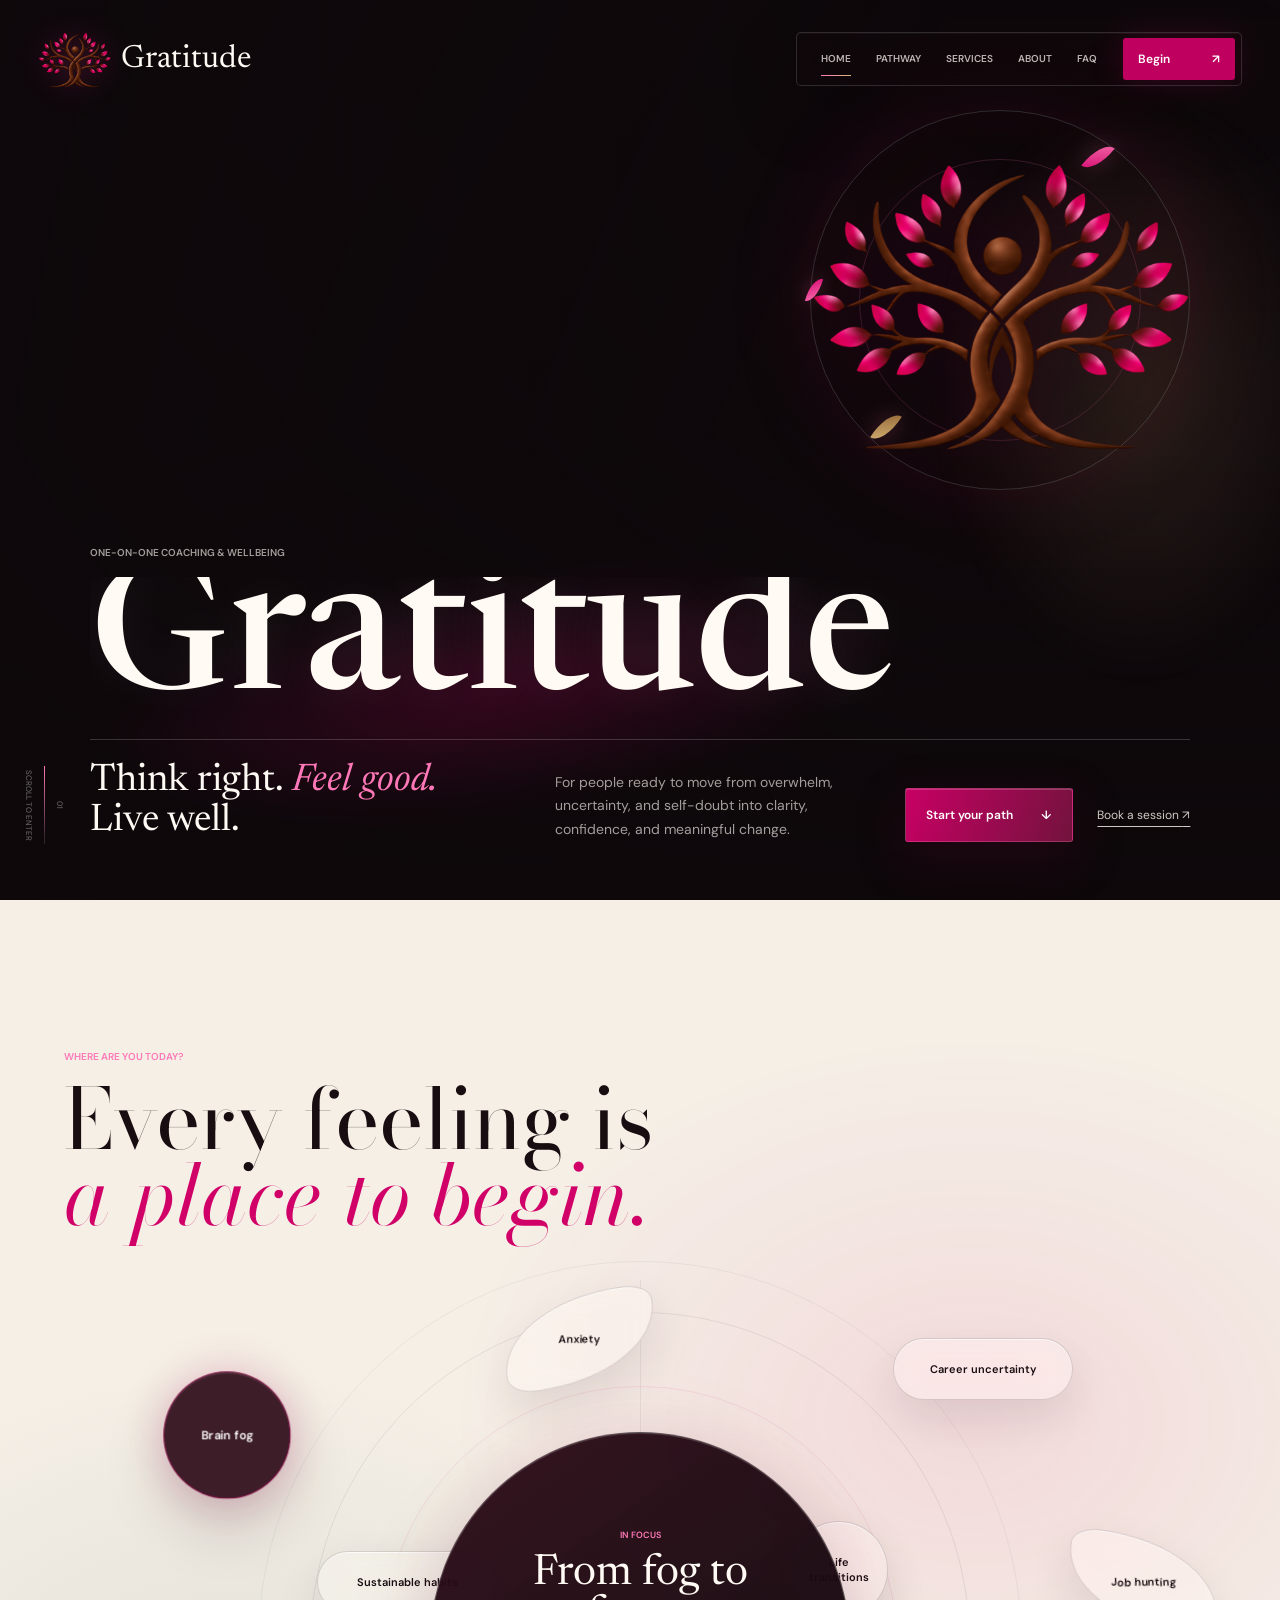
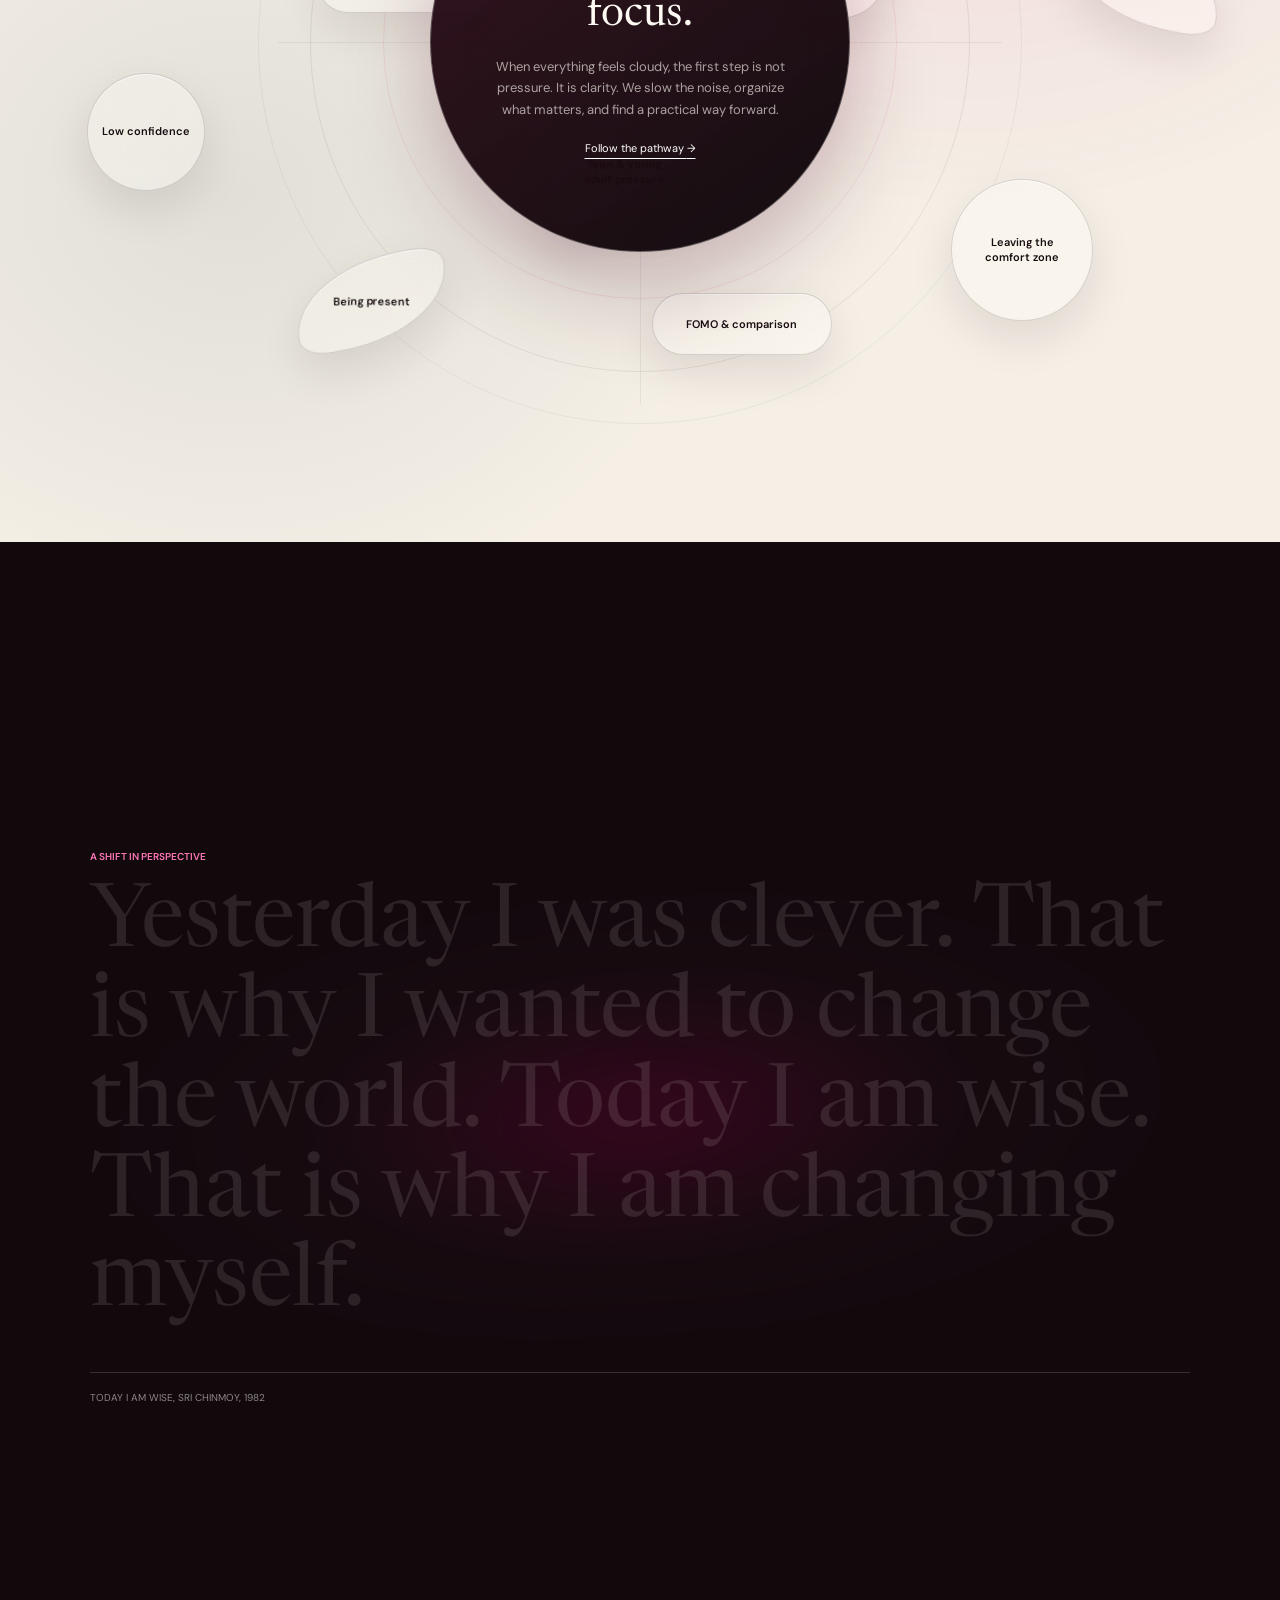
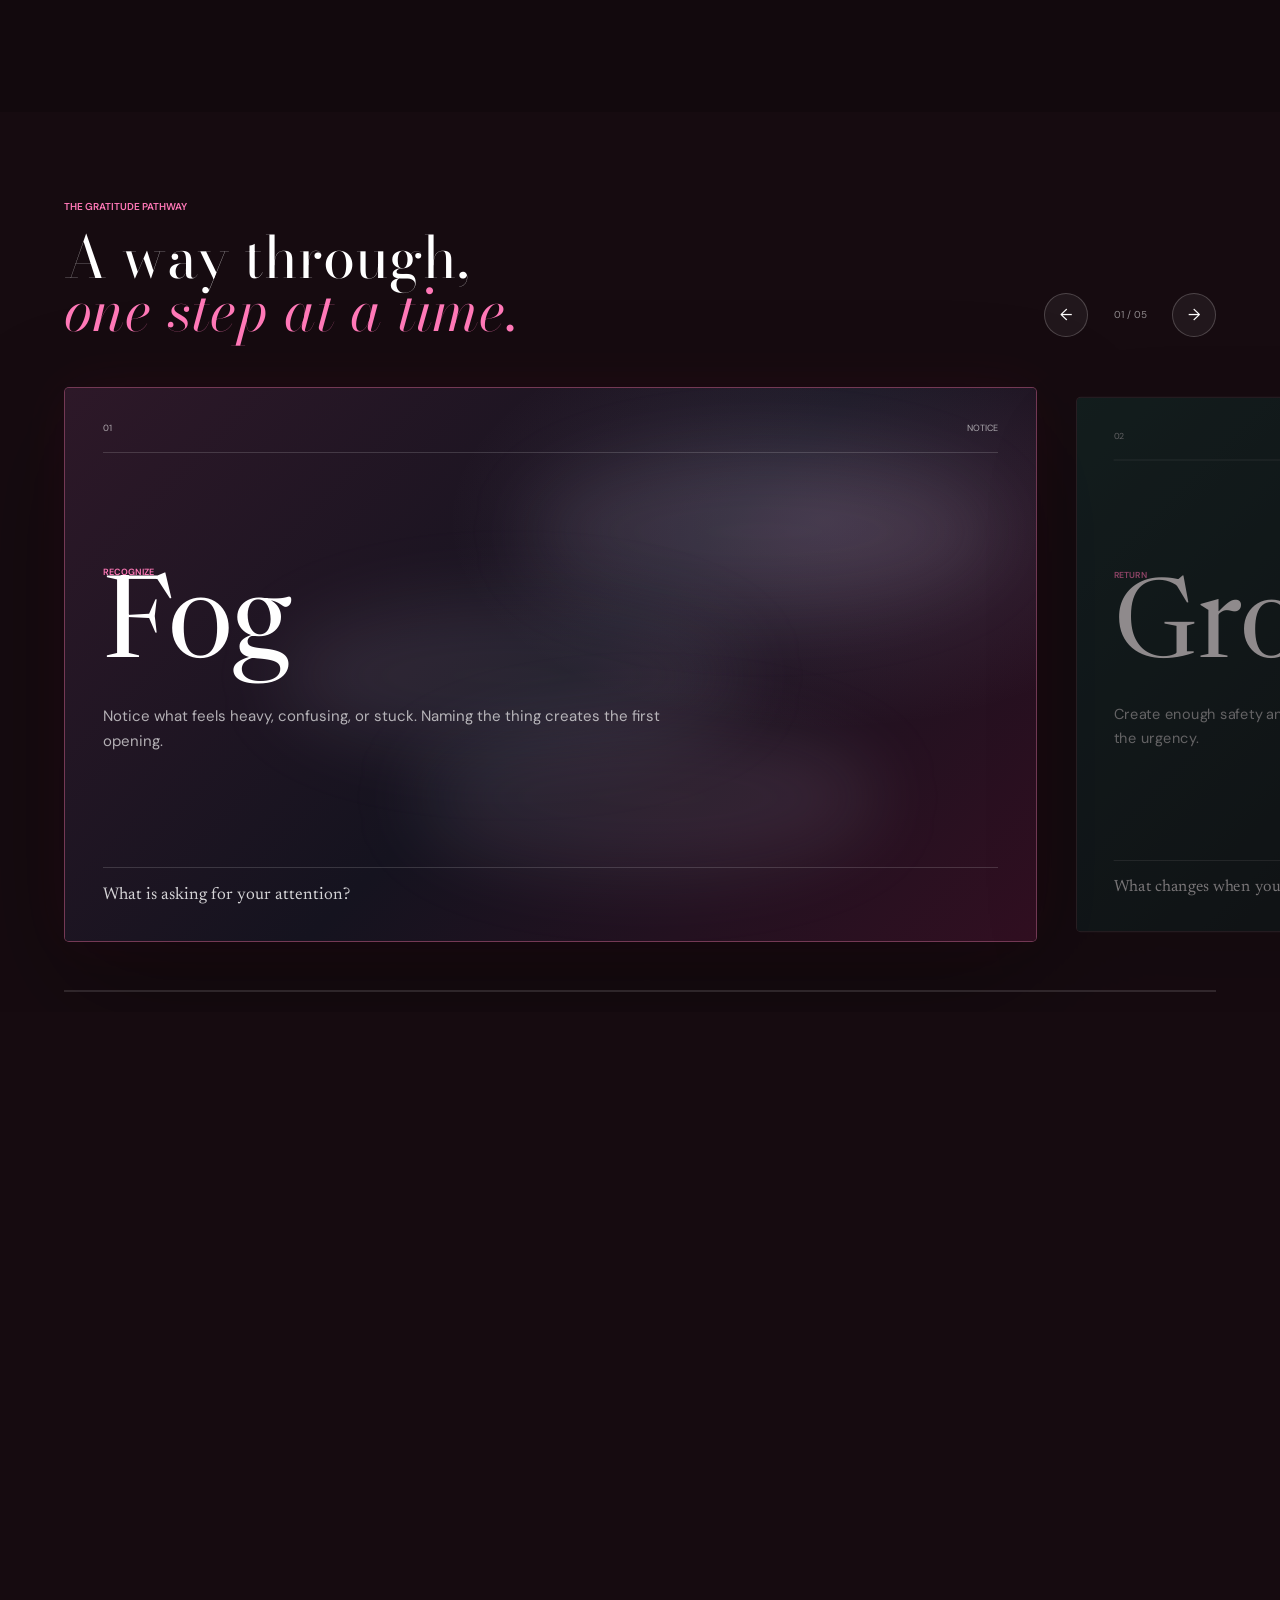
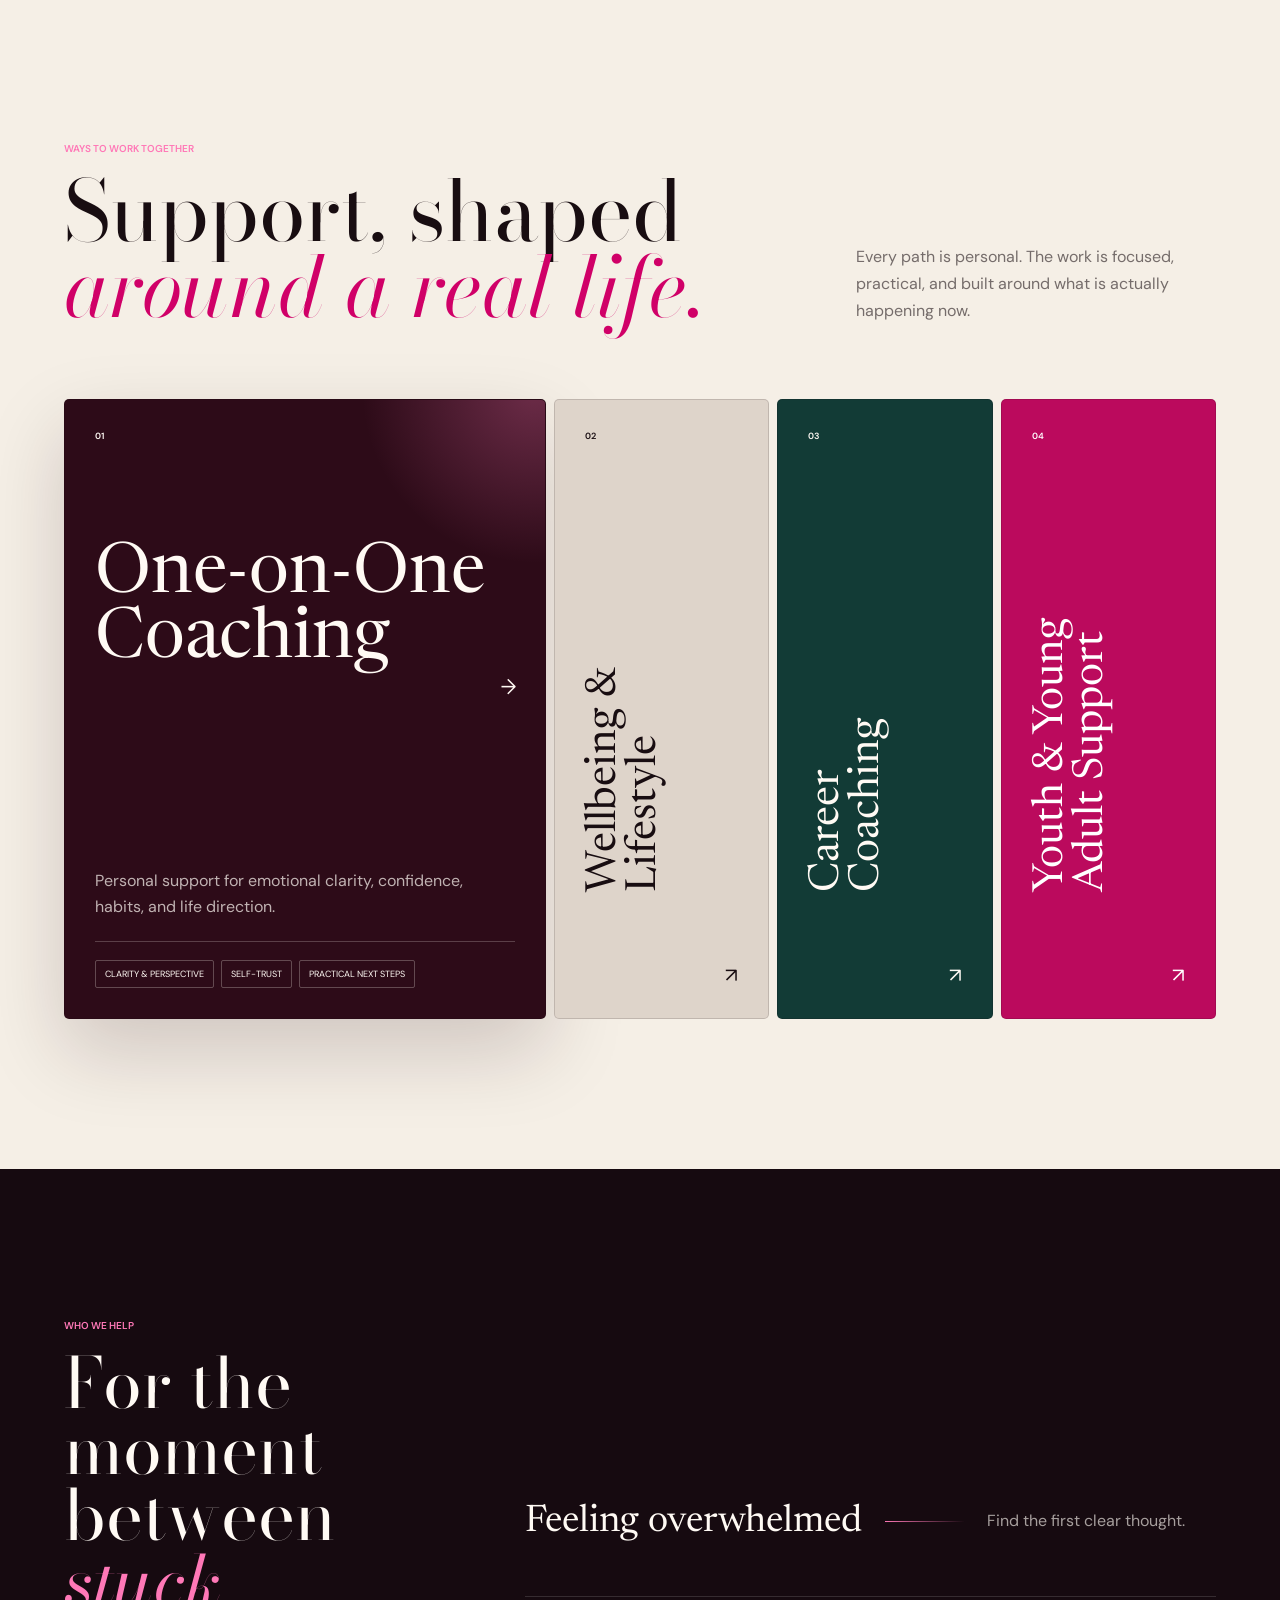
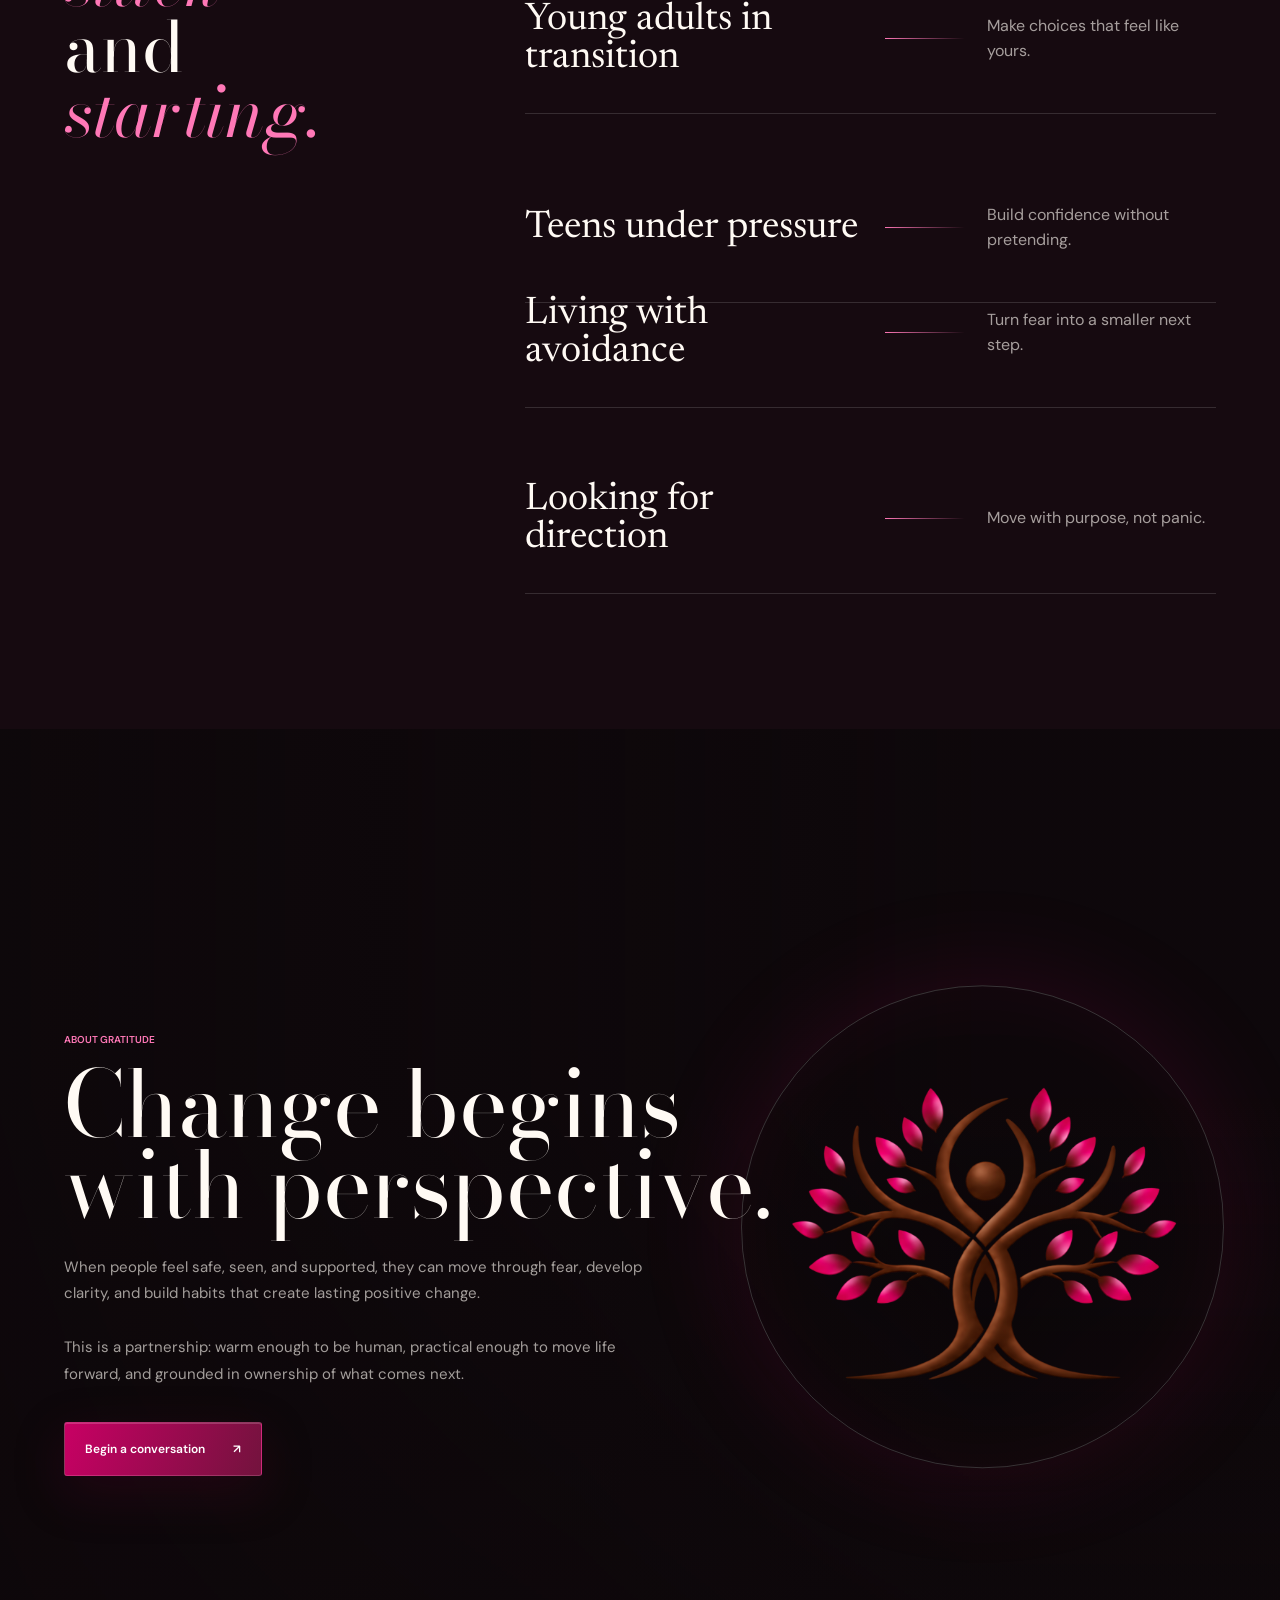
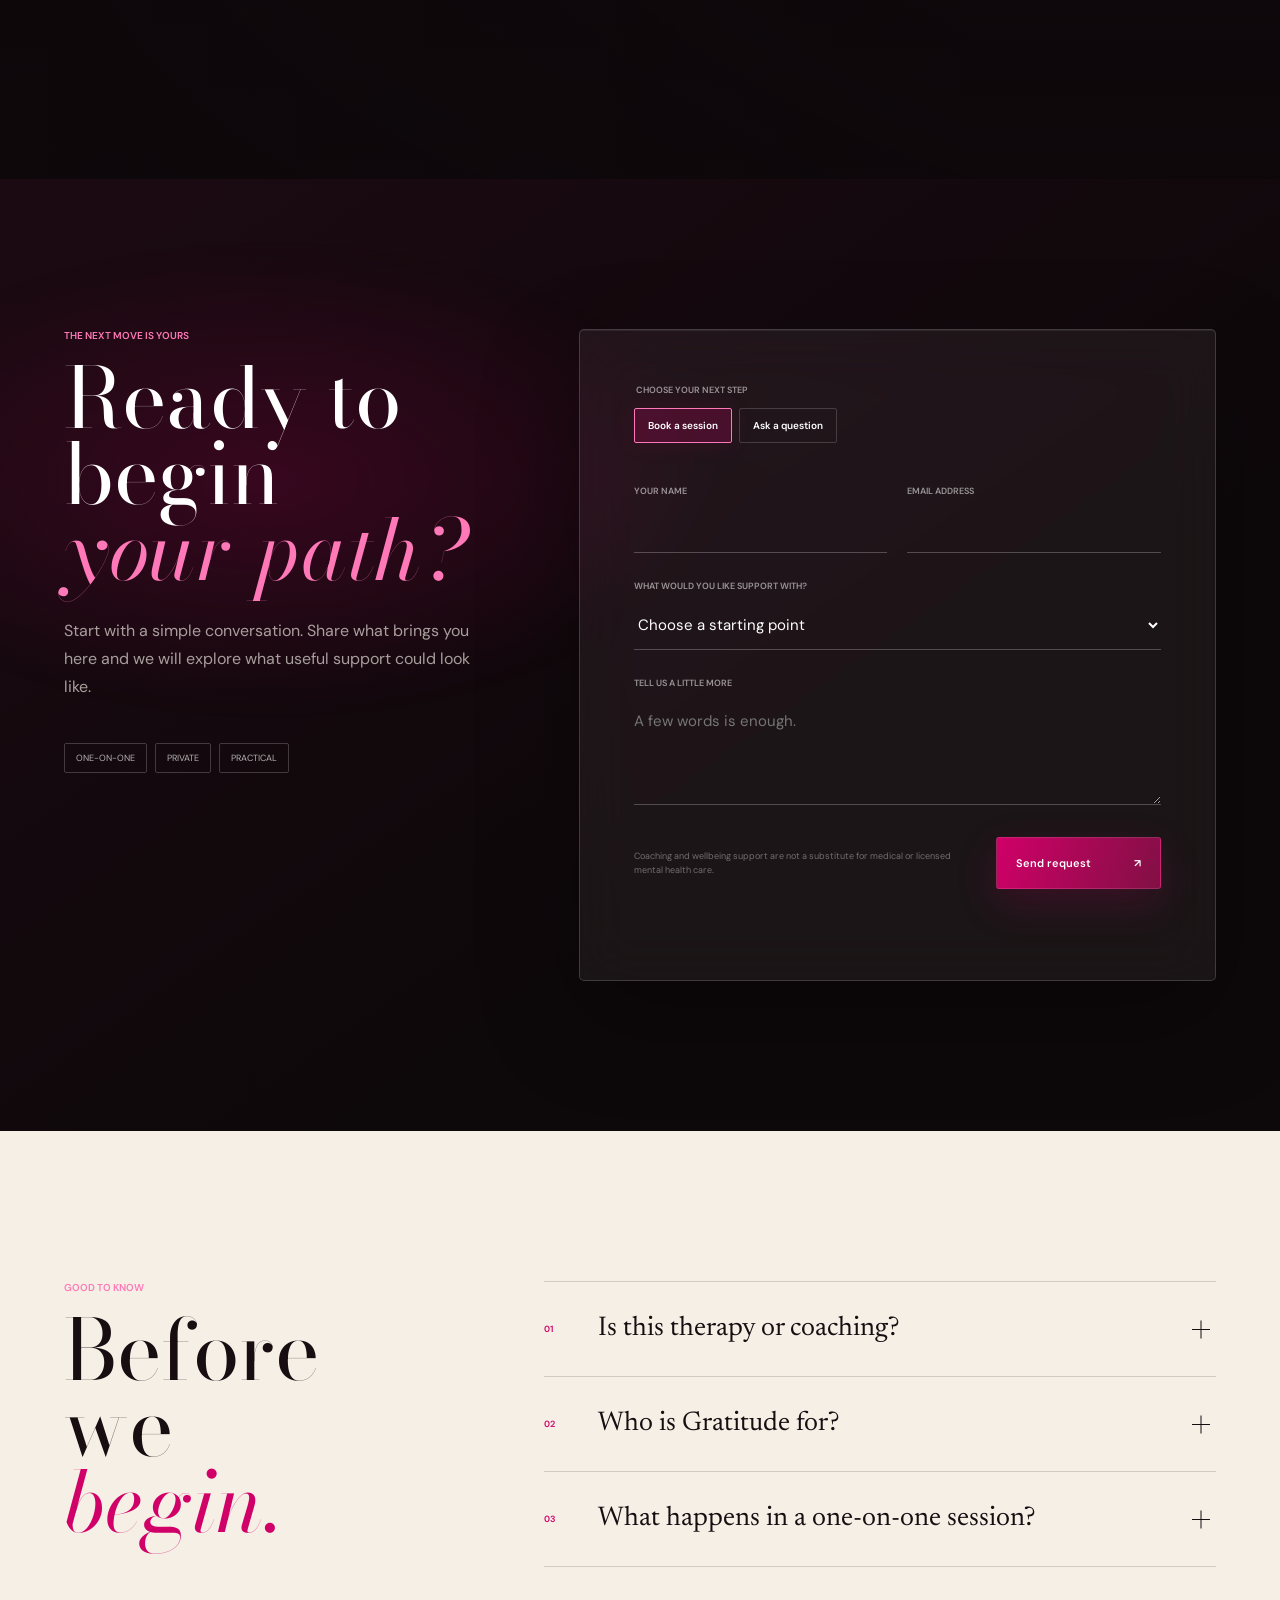
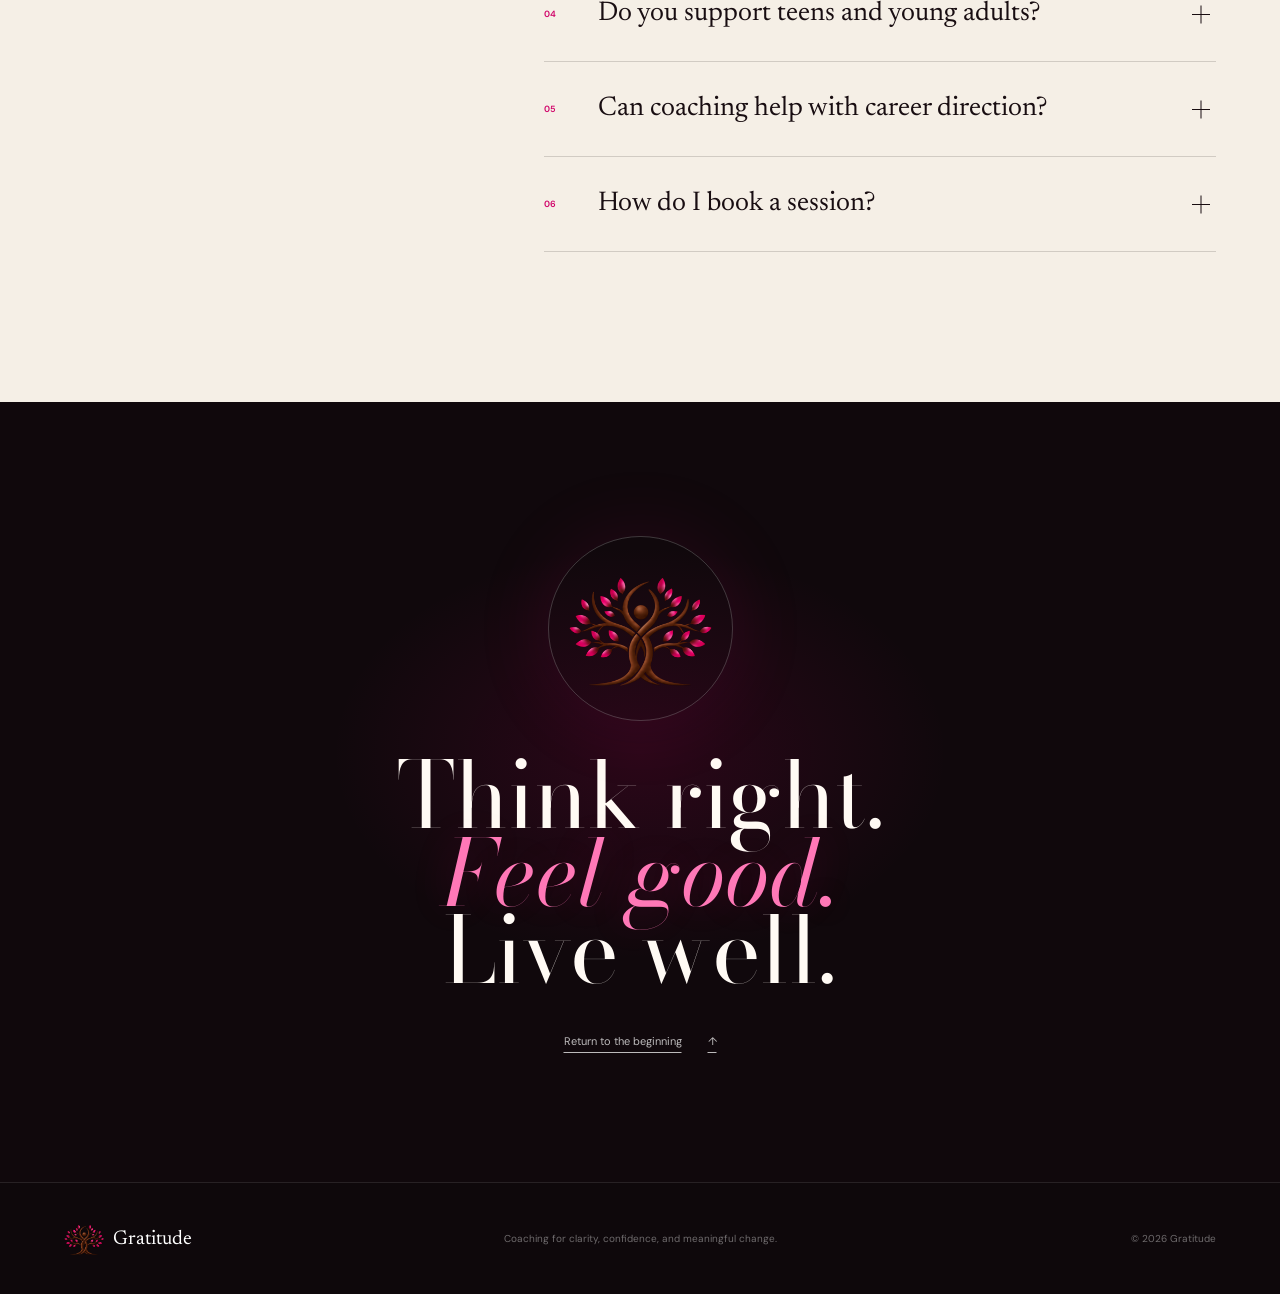
==== index.html @ 2bcc5995 "Initial commit" ====
<!doctype html>
<html lang="en">
  <head>
    <meta charset="UTF-8">
    <meta name="viewport" content="width=device-width, initial-scale=1">
    <meta name="theme-color" content="#10090c">
    <meta name="description" content="Gratitude offers one-on-one coaching and wellbeing support for clarity, confidence, and meaningful change.">
    <meta property="og:title" content="Gratitude | Think right. Feel good. Live well.">
    <meta property="og:description" content="A guided path from overwhelm and uncertainty toward clarity, confidence, and meaningful change.">
    <meta property="og:type" content="website">
    <title>Gratitude | Think right. Feel good. Live well.</title>
    <link rel="icon" href="assets/images/logo.png" type="image/png">
    <link rel="preconnect" href="https://fonts.googleapis.com">
    <link rel="preconnect" href="https://fonts.gstatic.com" crossorigin>
    <link href="https://fonts.googleapis.com/css2?family=Bodoni+Moda:opsz,wght@6..96,400;6..96,500&amp;family=DM+Sans:wght@400;500;600&amp;family=Newsreader:opsz,wght@6..72,400;6..72,500&amp;display=swap" rel="stylesheet">
    <link rel="stylesheet" href="styles.css">
    <script src="script.js" defer></script>
  </head>
  <body>
    <a class="skip-link" href="#main-content">Skip to content</a>
    <div class="cursor-light" aria-hidden="true"></div>
    <div class="page-noise" aria-hidden="true"></div>

    <header class="site-header" data-header>
      <a class="brand" href="#top" aria-label="Gratitude home">
        <img src="assets/images/logo.png" alt="">
        <span>Gratitude</span>
      </a>
      <div class="nav-glass">
        <nav aria-label="Main navigation">
          <a href="#top">Home</a><a href="#pathway">Pathway</a><a href="#services">Services</a><a href="#about">About</a><a href="#faq">FAQ</a>
        </nav>
        <a class="nav-book magnetic" href="#book"><span>Begin</span><span aria-hidden="true">&#8599;</span></a>
        <button class="menu-button" type="button" aria-label="Open menu" aria-expanded="false"><span></span><span></span></button>
      </div>
    </header>

    <main id="main-content">
      <section class="hero" id="top" aria-labelledby="hero-title">
        <div class="hero-media" aria-hidden="true" data-parallax="0.14"><video class="hero-video" src="assets/video/hero-a.mp4" autoplay loop muted playsinline preload="auto" disablepictureinpicture></video></div>
        <div class="hero-film" aria-hidden="true"></div>
        <div class="hero-light hero-light-one" aria-hidden="true" data-parallax="-0.08"></div>
        <div class="hero-light hero-light-two" aria-hidden="true" data-parallax="0.05"></div>
        <div class="hero-emblem" aria-hidden="true" data-parallax="-0.11">
          <span class="emblem-ring ring-one"></span><span class="emblem-ring ring-two"></span><img src="assets/images/LargeHeroLogo.png" alt="">
          <i class="emblem-leaf leaf-one"></i><i class="emblem-leaf leaf-two"></i><i class="emblem-leaf leaf-three"></i>
        </div>
        <div class="hero-copy">
          <p class="hero-kicker reveal">One-on-one coaching &amp; wellbeing</p>
          <h1 class="hero-title" id="hero-title"><span class="line"><span>Gratitude</span></span></h1>
          <div class="hero-lower reveal">
            <p class="hero-tagline">Think right. <em>Feel good.</em> Live well.</p>
            <p class="hero-intro">For people ready to move from overwhelm, uncertainty, and self-doubt into clarity, confidence, and meaningful change.</p>
            <div class="hero-actions">
              <a class="liquid-button magnetic" href="#facing"><span>Start your path</span><span aria-hidden="true">&#8595;</span></a>
              <a class="text-link" href="#book">Book a session <span aria-hidden="true">&#8599;</span></a>
            </div>
          </div>
        </div>
        <div class="hero-rail" aria-hidden="true"><span>01</span><i></i><span>Scroll to enter</span></div>
      </section>

      <section class="facing" id="facing" aria-labelledby="facing-title">
        <div class="ambient-field" aria-hidden="true"></div>
        <header class="facing-heading reveal"><p class="eyebrow">Where are you today?</p><h2 id="facing-title">Every feeling is<br><em>a place to begin.</em></h2></header>
        <div class="concern-constellation reveal" data-concern-explorer>
          <div class="constellation-rings" aria-hidden="true"><span></span><span></span><span></span></div>
          <article class="concern-core" aria-live="polite">
            <p>In focus</p><h3 data-concern-title>From fog to focus.</h3>
            <p data-concern-message>When everything feels cloudy, the first step is not pressure. It is clarity. We slow the noise, organize what matters, and find a practical way forward.</p>
            <a href="#pathway">Follow the pathway <span aria-hidden="true">&#8594;</span></a>
          </article>
          <div class="concern-cloud">
          <button class="concern-node node-orb is-active" style="--x: 9%; --y: 15%; --delay: -2s" type="button" data-concern="brain-fog" aria-pressed="true"><span>Brain fog</span></button>
          <button class="concern-node node-leaf" style="--x: 38%; --y: 4%; --delay: -5s" type="button" data-concern="anxiety" aria-pressed="false"><span>Anxiety</span></button>
          <button class="concern-node node-pill" style="--x: 72%; --y: 10%; --delay: -1s" type="button" data-concern="career-uncertainty" aria-pressed="false"><span>Career uncertainty</span></button>
          <button class="concern-node node-leaf node-leaf-flip" style="--x: 87%; --y: 36%; --delay: -4s" type="button" data-concern="job-hunting" aria-pressed="false"><span>Job hunting</span></button>
          <button class="concern-node node-orb node-large" style="--x: 77%; --y: 68%; --delay: -7s" type="button" data-concern="comfort-zone" aria-pressed="false"><span>Leaving the<br>comfort zone</span></button>
          <button class="concern-node node-pill" style="--x: 51%; --y: 83%; --delay: -3s" type="button" data-concern="fomo" aria-pressed="false"><span>FOMO &amp; comparison</span></button>
          <button class="concern-node node-leaf" style="--x: 20%; --y: 78%; --delay: -6s" type="button" data-concern="presence" aria-pressed="false"><span>Being present</span></button>
          <button class="concern-node node-orb" style="--x: 2%; --y: 54%; --delay: -1.5s" type="button" data-concern="confidence" aria-pressed="false"><span>Low confidence</span></button>
          <button class="concern-node node-pill node-small" style="--x: 22%; --y: 38%; --delay: -8s" type="button" data-concern="habits" aria-pressed="false"><span>Sustainable habits</span></button>
          <button class="concern-node node-orb node-small" style="--x: 63%; --y: 34%; --delay: -2.5s" type="button" data-concern="transitions" aria-pressed="false"><span>Life transitions</span></button>
          <button class="concern-node node-leaf node-wide" style="--x: 41%; --y: 61%; --delay: -4.5s" type="button" data-concern="young-pressure" aria-pressed="false"><span>Teen &amp; young<br>adult pressure</span></button>
          </div>
        </div>
      </section>

      <section class="quote-stage" aria-labelledby="quote-title">
        <div class="quote-light" aria-hidden="true" data-parallax="0.08"></div>
        <p class="eyebrow reveal">A shift in perspective</p>
        <blockquote><p class="scrub-quote" id="quote-title" data-scrub-text>Yesterday I was clever. That is why I wanted to change the world. Today I am wise. That is why I am changing myself.</p><cite>Today I Am Wise, Sri Chinmoy, 1982</cite></blockquote>
      </section>

      <section class="pathway sticky-stage" id="pathway" aria-labelledby="pathway-title">
        <div class="sticky-viewport">
          <header class="pathway-heading">
            <div><p class="eyebrow">The Gratitude Pathway</p><h2 id="pathway-title">A way through,<br><em>one step at a time.</em></h2></div>
            <div class="carousel-controls"><button type="button" data-path-prev aria-label="Previous pathway stage">&#8592;</button><span data-path-count>01 / 05</span><button type="button" data-path-next aria-label="Next pathway stage">&#8594;</button></div>
          </header>
          <div class="path-horizontal-track">
            <article class="path-card path-fog is-current" data-path-card="0">
              <div class="card-atmosphere fog-atmosphere" aria-hidden="true"><i></i><i></i><i></i></div><div class="path-card-top"><span>01</span><span>Notice</span></div>
              <div class="path-card-copy"><p>Recognize</p><h3>Fog</h3><p>Notice what feels heavy, confusing, or stuck. Naming the thing creates the first opening.</p></div><p class="path-question">What is asking for your attention?</p>
            </article>
            <article class="path-card path-grounding" data-path-card="1">
              <div class="card-atmosphere grounding-atmosphere" aria-hidden="true"><span></span><span></span><img src="assets/images/logo.png" alt=""></div><div class="path-card-top"><span>02</span><span>Settle</span></div>
              <div class="path-card-copy"><p>Return</p><h3>Grounding</h3><p>Create enough safety and stillness to understand what is happening beneath the urgency.</p></div><p class="path-question">What changes when you feel supported?</p>
            </article>
            <article class="path-card path-clarity" data-path-card="2">
              <div class="card-atmosphere clarity-atmosphere" aria-hidden="true"><i></i><i></i><i></i><i></i><span></span></div><div class="path-card-top"><span>03</span><span>Understand</span></div>
              <div class="path-card-copy"><p>See</p><h3>Clarity</h3><p>Identify patterns, choices, fears, and next steps. Confusion becomes something you can work with.</p></div><p class="path-question">What matters most from here?</p>
            </article>
            <article class="path-card path-growth" data-path-card="3">
              <div class="card-atmosphere growth-atmosphere" aria-hidden="true"><i></i><i></i><i></i><i></i><i></i><span></span></div><div class="path-card-top"><span>04</span><span>Practice</span></div>
              <div class="path-card-copy"><p>Become</p><h3>Growth</h3><p>Build confidence and sustainable habits through actions that are small enough to keep.</p></div><p class="path-question">What can you practice, not perfect?</p>
            </article>
            <article class="path-card path-living" data-path-card="4">
              <div class="card-atmosphere living-atmosphere" aria-hidden="true"><span></span><i></i><i></i></div><div class="path-card-top"><span>05</span><span>Integrate</span></div>
              <div class="path-card-copy"><p>Live</p><h3>Living well</h3><p>Carry change into relationships, school, work, decisions, and the ordinary shape of each day.</p></div><p class="path-question">What would living well look like to you?</p>
            </article>
          </div>
          <div class="path-progress" aria-hidden="true"><span></span></div>
        </div>
      </section>

      <section class="services" id="services" aria-labelledby="services-title">
        <header class="services-heading reveal"><p class="eyebrow">Ways to work together</p><h2 id="services-title">Support, shaped<br><em>around a real life.</em></h2><p>Every path is personal. The work is focused, practical, and built around what is actually happening now.</p></header>
        <div class="service-deck" data-service-deck>
          <article class="service-card is-open tilt-card" data-service-card><button class="service-trigger" type="button" aria-expanded="true"><span>01</span><h3>One-on-One<br>Coaching</h3><i aria-hidden="true">&#8599;</i></button><div class="service-detail"><p>Personal support for emotional clarity, confidence, habits, and life direction.</p><ul><li>Clarity &amp; perspective</li><li>Self-trust</li><li>Practical next steps</li></ul></div><div class="service-glow" aria-hidden="true"></div></article>
          <article class="service-card tilt-card" data-service-card><button class="service-trigger" type="button" aria-expanded="false"><span>02</span><h3>Wellbeing &amp;<br>Lifestyle</h3><i aria-hidden="true">&#8599;</i></button><div class="service-detail"><p>Support with routines, mindset, presence, stress, balance, and sustainable positive change.</p><ul><li>Realistic routines</li><li>Stress &amp; presence</li><li>Lasting habits</li></ul></div><div class="service-glow" aria-hidden="true"></div></article>
          <article class="service-card tilt-card" data-service-card><button class="service-trigger" type="button" aria-expanded="false"><span>03</span><h3>Career<br>Coaching</h3><i aria-hidden="true">&#8599;</i></button><div class="service-detail"><p>Guidance for career decisions, job hunting, interviews, workplace confidence, and growth.</p><ul><li>Career direction</li><li>Job-search strategy</li><li>Interview confidence</li></ul></div><div class="service-glow" aria-hidden="true"></div></article>
          <article class="service-card tilt-card" data-service-card><button class="service-trigger" type="button" aria-expanded="false"><span>04</span><h3>Youth &amp; Young<br>Adult Support</h3><i aria-hidden="true">&#8599;</i></button><div class="service-detail"><p>Age-aware support for early teens, students, and young adults navigating pressure, identity, and change.</p><ul><li>School &amp; life pressure</li><li>Identity &amp; choices</li><li>Healthy confidence</li></ul></div><div class="service-glow" aria-hidden="true"></div></article>
        </div>
      </section>

      <section class="people" aria-labelledby="people-title">
        <div class="people-sticky reveal"><p class="eyebrow">Who we help</p><h2 id="people-title">For the moment<br>between <em>stuck</em><br>and <em>starting.</em></h2></div>
        <div class="people-stream">
          <article class="people-line reveal" data-parallax="0.03"><span>Feeling overwhelmed</span><i></i><p>Find the first clear thought.</p></article>
          <article class="people-line reveal" data-parallax="-0.025"><span>Young adults in transition</span><i></i><p>Make choices that feel like yours.</p></article>
          <article class="people-line reveal" data-parallax="0.04"><span>Teens under pressure</span><i></i><p>Build confidence without pretending.</p></article>
          <article class="people-line reveal" data-parallax="-0.035"><span>Living with avoidance</span><i></i><p>Turn fear into a smaller next step.</p></article>
          <article class="people-line reveal" data-parallax="0.025"><span>Looking for direction</span><i></i><p>Move with purpose, not panic.</p></article>
        </div>
      </section>

      <section class="story-film" id="about" aria-labelledby="about-title">
        <div class="story-media" aria-hidden="true" data-parallax="0.1"><video class="story-video" src="assets/video/hero-b.mp4" muted playsinline preload="metadata" disablepictureinpicture></video></div>
        <div class="story-film-shade" aria-hidden="true"></div><div class="story-logo" aria-hidden="true" data-parallax="-0.07"><img src="assets/images/logo.png" alt=""></div>
        <article class="story-copy reveal"><p class="eyebrow">About Gratitude</p><h2 id="about-title">Change begins<br>with perspective.</h2><p>When people feel safe, seen, and supported, they can move through fear, develop clarity, and build habits that create lasting positive change.</p><p>This is a partnership: warm enough to be human, practical enough to move life forward, and grounded in ownership of what comes next.</p><a class="liquid-button magnetic" href="#book"><span>Begin a conversation</span><span aria-hidden="true">&#8599;</span></a></article>
      </section>

      <section class="booking" id="book" aria-labelledby="booking-title">
        <div class="booking-light" aria-hidden="true"></div>
        <div class="booking-intro reveal"><p class="eyebrow">The next move is yours</p><h2 id="booking-title">Ready to begin<br><em>your path?</em></h2><p>Start with a simple conversation. Share what brings you here and we will explore what useful support could look like.</p><div class="booking-meta"><span>One-on-one</span><span>Private</span><span>Practical</span></div></div>
        <form class="booking-form glass-panel reveal" id="booking-form" novalidate>
          <fieldset class="form-mode" aria-label="How can we help?"><legend>Choose your next step</legend><label><input type="radio" name="request-type" value="session" checked><span>Book a session</span></label><label><input type="radio" name="request-type" value="question"><span>Ask a question</span></label></fieldset>
          <div class="field-row"><label><span>Your name</span><input type="text" name="name" autocomplete="name" required></label><label><span>Email address</span><input type="email" name="email" autocomplete="email" required></label></div>
          <label><span>What would you like support with?</span><select name="support" required><option value="">Choose a starting point</option><option>Clarity and confidence</option><option>Wellbeing and lifestyle</option><option>Career and job search</option><option>Youth or young adult support</option><option>Something else</option></select></label>
          <label><span>Tell us a little more</span><textarea name="message" rows="4" placeholder="A few words is enough."></textarea></label>
          <div class="form-bottom"><p>Coaching and wellbeing support are not a substitute for medical or licensed mental health care.</p><button class="submit-button magnetic" type="submit"><span>Send request</span><span aria-hidden="true">&#8599;</span></button></div><p class="form-status" role="status" aria-live="polite"></p>
        </form>
      </section>

      <section class="faq" id="faq" aria-labelledby="faq-title">
        <header class="faq-heading reveal"><p class="eyebrow">Good to know</p><h2 id="faq-title">Before we<br><em>begin.</em></h2></header>
        <div class="faq-list">
          <details class="reveal"><summary><span>01</span>Is this therapy or coaching?<i aria-hidden="true"></i></summary><p>Gratitude offers coaching and wellbeing support, not therapy or medical treatment. Coaching focuses on perspective, goals, habits, choices, and practical ways forward.</p></details>
          <details class="reveal"><summary><span>02</span>Who is Gratitude for?<i aria-hidden="true"></i></summary><p>Individuals, early teens, students, young adults, and people navigating change, anxiety, career questions, confidence, comparison, or a sense of being stuck.</p></details>
          <details class="reveal"><summary><span>03</span>What happens in a one-on-one session?<i aria-hidden="true"></i></summary><p>We begin with what is most present for you, then use thoughtful questions, reflection, practical planning, and realistic actions to move forward.</p></details>
          <details class="reveal"><summary><span>04</span>Do you support teens and young adults?<i aria-hidden="true"></i></summary><p>Yes. Support is shaped around age, context, and individual needs. Appropriate parent or guardian involvement will be discussed for minors.</p></details>
          <details class="reveal"><summary><span>05</span>Can coaching help with career direction?<i aria-hidden="true"></i></summary><p>Yes. Career coaching can clarify direction, organize a job search, prepare for interviews, communicate strengths, and grow workplace confidence.</p></details>
          <details class="reveal"><summary><span>06</span>How do I book a session?<i aria-hidden="true"></i></summary><p>Use the form above to share your details and preferred support. Gratitude will follow up to arrange a suitable time and explain the next steps.</p></details>
        </div>
      </section>

      <section class="closing" aria-label="Gratitude closing statement"><div class="closing-emblem" aria-hidden="true"><span></span><img src="assets/images/logo.png" alt=""></div><p>Think right.<br><em>Feel good.</em><br>Live well.</p><a class="back-top magnetic" href="#top"><span>Return to the beginning</span><span aria-hidden="true">&#8593;</span></a></section>
    </main>
    <footer class="site-footer"><a class="footer-brand" href="#top"><img src="assets/images/logo.png" alt=""><span>Gratitude</span></a><p>Coaching for clarity, confidence, and meaningful change.</p><p>&copy; <span data-year></span> Gratitude</p></footer>
  </body>
</html>
---- styles.css ----
:root {
  --void: #0e080b;
  --ink: #180d11;
  --wine: #2d0b18;
  --wine-bright: #55142c;
  --berry: #d00068;
  --pink: #ff78b7;
  --ivory: #f5efe6;
  --pearl: #e9dfd4;
  --gold: #d9b77a;
  --aqua: #8ad5c9;
  --forest: #123b36;
  --white: #fffaf4;
  --muted-light: rgba(255, 250, 244, .62);
  --muted-dark: rgba(24, 13, 17, .58);
  --line-light: rgba(255, 250, 244, .16);
  --line-dark: rgba(24, 13, 17, .16);
  --sans: "DM Sans", -apple-system, BlinkMacSystemFont, "Segoe UI", sans-serif;
  --serif: "Newsreader", Georgia, serif;
  --editorial: "Bodoni Moda", Didot, "Times New Roman", serif;
  --ease: cubic-bezier(.16, 1, .3, 1);
  --hero-logo-size: 380px;
  --nav-logo-size: 73px;
  --nav-brand-text-size: 32px;
}

* { box-sizing: border-box; }
html { scroll-behavior: smooth; }
body {
  margin: 0;
  overflow-x: clip;
  background: var(--void);
  color: var(--white);
  font-family: var(--sans);
  letter-spacing: 0;
}
body.menu-locked { overflow: hidden; }
img, video { display: block; max-width: 100%; }
button, input, select, textarea { font: inherit; }
button, a { -webkit-tap-highlight-color: transparent; }
a { color: inherit; }
::selection { background: var(--berry); color: white; }
:focus-visible { outline: 2px solid var(--pink); outline-offset: 5px; }

.skip-link {
  position: fixed;
  z-index: 1000;
  top: 12px;
  left: 12px;
  padding: 11px 15px;
  background: var(--white);
  color: var(--ink);
  transform: translateY(-180%);
}
.skip-link:focus { transform: none; }
.page-noise {
  position: fixed;
  z-index: 999;
  inset: 0;
  pointer-events: none;
  opacity: .035;
  background-image: repeating-linear-gradient(0deg, rgba(255,255,255,.18) 0, rgba(255,255,255,.18) 1px, transparent 1px, transparent 3px);
  mix-blend-mode: soft-light;
}
.cursor-light {
  position: fixed;
  z-index: 50;
  left: 0;
  top: 0;
  width: 260px;
  height: 260px;
  border-radius: 50%;
  pointer-events: none;
  opacity: 0;
  background: radial-gradient(circle, rgba(255, 94, 171, .13), rgba(208, 0, 104, .04) 42%, transparent 70%);
  transform: translate3d(calc(var(--cursor-x, -300px) - 50%), calc(var(--cursor-y, -300px) - 50%), 0);
  transition: opacity .4s ease;
}
body.cursor-ready .cursor-light { opacity: 1; }

.site-header {
  position: fixed;
  z-index: 100;
  top: 22px;
  left: 38px;
  right: 38px;
  display: flex;
  align-items: center;
  justify-content: space-between;
  color: var(--white);
}
.brand {
  display: inline-flex;
  align-items: center;
  gap: 10px;
  color: inherit;
  text-decoration: none;
  font: 400 var(--nav-brand-text-size)/1 var(--serif);
}
.brand img { width: var(--nav-logo-size); height: var(--nav-logo-size); object-fit: contain; filter: drop-shadow(0 0 14px rgba(255, 59, 155, .28)); }
.nav-glass {
  min-height: 54px;
  padding: 5px 6px 5px 24px;
  display: flex;
  align-items: center;
  gap: 26px;
  border: 1px solid rgba(255,255,255,.14);
  border-radius: 5px;
  background: rgba(18, 8, 12, .38);
  box-shadow: 0 22px 70px rgba(0,0,0,.22), inset 0 1px rgba(255,255,255,.04);
  backdrop-filter: blur(24px) saturate(145%);
  -webkit-backdrop-filter: blur(24px) saturate(145%);
  transition: background .35s ease, border-color .35s ease;
}
.site-header.scrolled .nav-glass { background: rgba(14,8,11,.84); border-color: rgba(255,255,255,.2); }
.nav-glass nav { display: flex; align-items: center; gap: 25px; }
.nav-glass nav a {
  position: relative;
  padding: 5px 0;
  color: rgba(255,250,244,.72);
  text-decoration: none;
  font-size: 10px;
  font-weight: 600;
  text-transform: uppercase;
}
.nav-glass nav a::after {
  content: "";
  position: absolute;
  left: 0;
  right: 100%;
  bottom: -6px;
  height: 1px;
  background: linear-gradient(90deg, var(--pink), var(--gold));
  transition: right .35s var(--ease);
}
.nav-glass nav a:hover::after, .nav-glass nav a.is-current::after { right: 0; }
.nav-book {
  min-width: 112px;
  min-height: 42px;
  padding: 0 15px;
  display: inline-flex;
  align-items: center;
  justify-content: space-between;
  gap: 18px;
  border-radius: 3px;
  background: rgba(208,0,104,.92);
  box-shadow: 0 0 34px rgba(208,0,104,.2);
  color: white;
  text-decoration: none;
  font-size: 12px;
  font-weight: 600;
  transition: background .3s ease, box-shadow .3s ease, transform .3s var(--ease);
}
.nav-book:hover { background: #ef1983; box-shadow: 0 0 46px rgba(239,25,131,.3); }
.menu-button { display: none; }

.eyebrow, .hero-kicker {
  margin: 0 0 18px;
  color: var(--pink);
  font-size: 10px;
  font-weight: 600;
  text-transform: uppercase;
}
.hero {
  position: relative;
  height: 100svh;
  min-height: 800px;
  max-height: 1080px;
  overflow: hidden;
  background: var(--void);
  isolation: isolate;
}
.hero-media, .hero-video, .hero-film { position: absolute; inset: 0; width: 100%; height: 100%; }
.hero-media { transform: translate3d(0, var(--parallax-y, 0), 0) scale(1.08); will-change: transform; }
.hero-video { object-fit: cover; }
.hero-film {
  z-index: 1;
  background:
    linear-gradient(90deg, rgba(14,8,11,.86) 0%, rgba(14,8,11,.54) 42%, rgba(14,8,11,.16) 74%),
    linear-gradient(0deg, rgba(14,8,11,.92) 0%, rgba(14,8,11,.2) 52%, rgba(14,8,11,.42) 100%);
}
.hero-light {
  position: absolute;
  z-index: 1;
  pointer-events: none;
  filter: blur(14px);
  will-change: transform;
}
.hero-light-one { width: 64vw; height: 26vh; left: 7vw; bottom: 10vh; background: radial-gradient(ellipse, rgba(208,0,104,.2), transparent 68%); transform: translate3d(0,var(--parallax-y,0),0) rotate(-8deg); }
.hero-light-two { width: 34vw; height: 70vh; right: -6vw; top: 8vh; background: radial-gradient(ellipse, rgba(217,183,122,.13), transparent 66%); transform: translate3d(0,var(--parallax-y,0),0); }
.hero-copy {
  position: relative;
  z-index: 3;
  width: min(1420px, 100%);
  height: 100%;
  margin: 0 auto;
  padding: 160px 7vw 58px;
  display: flex;
  flex-direction: column;
  justify-content: flex-end;
}
.hero-kicker { color: rgba(255,250,244,.62); }
.hero-title { margin: 0; font: 500 180px/.72 var(--serif); }
.hero-title .line { display: block; overflow: hidden; padding: .03em 0 .13em; }
.hero-title .line > span { display: block; transform: translateY(115%); animation: title-rise 1.35s var(--ease) .18s forwards; text-shadow: 0 0 48px rgba(255,255,255,.08); }
.hero-lower {
  margin-top: 4px;
  padding-top: 22px;
  display: grid;
  grid-template-columns: 1.1fr .8fr auto;
  align-items: end;
  gap: 44px;
  border-top: 1px solid rgba(255,255,255,.18);
}
.hero-tagline { margin: 0; font: 400 38px/1.05 var(--serif); }
.hero-tagline em { color: var(--pink); font-weight: 400; }
.hero-intro { max-width: 530px; margin: 0; color: var(--muted-light); font-size: 14px; line-height: 1.7; }
.hero-actions { display: flex; align-items: center; gap: 24px; }
.liquid-button {
  min-height: 54px;
  padding: 0 20px;
  display: inline-flex;
  align-items: center;
  justify-content: center;
  gap: 28px;
  border: 1px solid rgba(255,255,255,.16);
  border-radius: 3px;
  background: linear-gradient(110deg, rgba(208,0,104,.96), rgba(122,20,65,.94));
  box-shadow: 0 16px 50px rgba(94,0,43,.25), inset 0 1px rgba(255,255,255,.18);
  color: white;
  text-decoration: none;
  font-size: 12px;
  font-weight: 600;
  white-space: nowrap;
  transition: box-shadow .3s ease, filter .3s ease, transform .3s var(--ease);
}
.liquid-button:hover { filter: brightness(1.16); box-shadow: 0 18px 64px rgba(208,0,104,.32), inset 0 1px rgba(255,255,255,.24); }
.text-link { color: rgba(255,250,244,.8); text-underline-offset: 7px; font-size: 12px; white-space: nowrap; }
.text-link:hover { color: white; }
.hero-emblem {
  position: absolute;
  z-index: 2;
  top: 110px;
  right: 7vw;
  width: var(--hero-logo-size);
  aspect-ratio: 1;
  display: grid;
  place-items: center;
  transform: translate3d(0,var(--parallax-y,0),0);
  will-change: transform;
}
.hero-emblem img { position: relative; z-index: 2; width: 100%; filter: drop-shadow(0 28px 35px rgba(0,0,0,.34)) drop-shadow(0 0 26px rgba(208,0,104,.14)); animation: emblem-float 8s ease-in-out infinite; }
.emblem-ring { position: absolute; z-index: 0; border: 1px solid rgba(255,255,255,.16); border-radius: 50%; }
.ring-one { inset: 0; box-shadow: 0 0 90px rgba(208,0,104,.12), inset 0 0 90px rgba(208,0,104,.05); animation: breathe 8s ease-in-out infinite; }
.ring-two { inset: 13%; border-color: rgba(255,120,183,.18); animation: slow-spin 24s linear infinite; }
.emblem-leaf { position: absolute; z-index: 3; width: 16px; height: 34px; border-radius: 100% 0 100% 0; background: linear-gradient(145deg, var(--pink), var(--berry)); box-shadow: 0 0 22px rgba(255,120,183,.3); }
.leaf-one { top: 8%; right: 22%; transform: rotate(38deg); }
.leaf-two { bottom: 12%; left: 18%; transform: rotate(212deg); background: linear-gradient(145deg,var(--gold),#8e5f2f); }
.leaf-three { top: 43%; left: -1%; transform: rotate(195deg) scale(.75); }
.hero-rail { position: absolute; z-index: 3; left: 24px; bottom: 56px; display: flex; flex-direction: column; align-items: center; gap: 10px; color: rgba(255,250,244,.42); font-size: 8px; text-transform: uppercase; writing-mode: vertical-rl; }
.hero-rail i { width: 1px; height: 78px; background: linear-gradient(var(--pink),rgba(255,255,255,.1)); }

.facing {
  position: relative;
  min-height: 1180px;
  overflow: hidden;
  padding: 150px 5vw 120px;
  background: var(--ivory);
  color: var(--ink);
  isolation: isolate;
}
.ambient-field { position: absolute; z-index: -1; inset: 0; background: radial-gradient(ellipse at 76% 42%, rgba(208,0,104,.09), transparent 38%), radial-gradient(ellipse at 18% 72%, rgba(18,59,54,.09), transparent 34%); }
.facing-heading { width: min(1320px, 100%); margin: 0 auto; }
.facing-heading h2, .services-heading h2, .booking-intro h2, .faq-heading h2 { margin: 0; font: 400 84px/.9 var(--editorial); }
.facing-heading h2 em, .services-heading h2 em, .booking-intro h2 em, .faq-heading h2 em { color: var(--berry); font-weight: 400; }
.concern-constellation { position: relative; width: min(1320px, 100%); height: 760px; margin: 30px auto 0; }
.constellation-rings { position: absolute; left: 50%; top: 50%; width: 660px; aspect-ratio: 1; transform: translate(-50%,-50%); border: 1px solid rgba(24,13,17,.08); border-radius: 50%; }
.constellation-rings::before, .constellation-rings::after, .constellation-rings span { content: ""; position: absolute; border: 1px solid rgba(208,0,104,.08); border-radius: 50%; }
.constellation-rings::before { inset: 11%; }
.constellation-rings::after { inset: 24%; }
.constellation-rings span:nth-child(1) { inset: -8%; border-color: rgba(18,59,54,.06); }
.constellation-rings span:nth-child(2) { left: 50%; top: -5%; bottom: -5%; width: 1px; border: 0; border-left: 1px solid rgba(24,13,17,.06); border-radius: 0; }
.constellation-rings span:nth-child(3) { top: 50%; left: -5%; right: -5%; height: 1px; border: 0; border-top: 1px solid rgba(24,13,17,.06); border-radius: 0; }
.concern-core {
  position: absolute;
  z-index: 5;
  left: 50%;
  top: 50%;
  width: 420px;
  min-height: 420px;
  padding: 58px;
  display: flex;
  flex-direction: column;
  justify-content: center;
  border: 1px solid rgba(255,255,255,.28);
  border-radius: 50%;
  background: linear-gradient(145deg, rgba(45,11,24,.96), rgba(14,8,11,.98));
  box-shadow: 0 45px 90px rgba(54,14,31,.22), 0 0 80px rgba(208,0,104,.08), inset 0 1px rgba(255,255,255,.12);
  color: var(--white);
  transform: translate(-50%,-50%);
  text-align: center;
  transition: box-shadow .45s ease;
}
.concern-core.is-changing { animation: core-pulse .55s var(--ease); }
.concern-core > p:first-child { margin: 0 0 13px; color: var(--pink); font-size: 9px; font-weight: 600; text-transform: uppercase; }
.concern-core h3 { margin: 0; font: 400 43px/.94 var(--serif); }
.concern-core > p:nth-child(3) { margin: 21px 0; color: var(--muted-light); font-size: 13px; line-height: 1.65; }
.concern-core a { align-self: center; color: white; text-underline-offset: 6px; font-size: 11px; }
.concern-cloud { position: absolute; inset: 0; }
.concern-node {
  --node-size: 118px;
  position: absolute;
  z-index: 4;
  left: var(--x);
  top: var(--y);
  width: var(--node-size);
  height: var(--node-size);
  padding: 14px;
  display: grid;
  place-items: center;
  border: 1px solid rgba(24,13,17,.15);
  background: rgba(255,255,255,.32);
  box-shadow: 0 18px 44px rgba(44,15,26,.1), inset 0 1px rgba(255,255,255,.65);
  backdrop-filter: blur(14px) saturate(135%);
  -webkit-backdrop-filter: blur(14px) saturate(135%);
  color: var(--ink);
  text-align: center;
  font-size: 11px;
  font-weight: 600;
  line-height: 1.35;
  cursor: pointer;
  animation: node-float 8s ease-in-out var(--delay) infinite;
  transition: color .35s ease, border-color .35s ease, background .35s ease, box-shadow .35s ease, scale .5s var(--ease);
}
.node-orb { border-radius: 50%; }
.node-leaf { width: 155px; height: 92px; border-radius: 80% 18% 80% 18%; transform: rotate(-8deg); }
.node-leaf span { transform: rotate(8deg); }
.node-leaf-flip { border-radius: 18% 80% 18% 80%; transform: rotate(8deg); }
.node-leaf-flip span { transform: rotate(-8deg); }
.node-pill { width: 180px; height: 62px; border-radius: 40px; }
.node-large { --node-size: 142px; }
.node-small { --node-size: 98px; }
.node-wide { width: 176px; }
.concern-node:hover, .concern-node:focus-visible, .concern-node.is-active {
  z-index: 8;
  border-color: rgba(208,0,104,.45);
  background: rgba(45,11,24,.92);
  box-shadow: 0 24px 58px rgba(45,11,24,.2), 0 0 42px rgba(208,0,104,.2), inset 0 1px rgba(255,255,255,.12);
  color: white;
  scale: 1.08;
  animation-play-state: paused;
}

.quote-stage {
  position: relative;
  min-height: 130vh;
  overflow: hidden;
  padding: 18vh 7vw;
  display: flex;
  flex-direction: column;
  justify-content: center;
  background: #12090d;
}
.quote-stage > *:not(.quote-light) { position: relative; z-index: 2; }
.quote-light { position: absolute; width: 90vw; height: 55vh; left: 5vw; top: 25%; background: radial-gradient(ellipse, rgba(208,0,104,.18), rgba(85,20,44,.06) 40%, transparent 70%); filter: blur(20px); transform: translate3d(0,var(--parallax-y,0),0) rotate(-4deg); }
.quote-stage blockquote { width: min(1280px, 100%); margin: 0 auto; }
.quote-stage > .eyebrow { width: min(1280px,100%); margin-left: auto; margin-right: auto; }
.scrub-quote { margin: 0; color: rgba(255,250,244,.1); font: 400 88px/1.02 var(--serif); }
.scrub-quote .word {
  --word-glow: 0;
  color: rgba(255,250,244,.11);
  transition: color .16s linear, text-shadow .16s linear;
  text-shadow: 0 0 10px rgba(255,120,183,var(--word-glow)), 0 0 30px rgba(208,0,104,var(--word-glow)), 0 0 70px rgba(208,0,104,calc(var(--word-glow) * .6));
}
.scrub-quote .word.lit { color: var(--white); }
.scrub-quote .word.hot { color: #fff8fc; }
.quote-stage cite { display: block; margin-top: 42px; padding-top: 18px; border-top: 1px solid var(--line-light); color: rgba(255,250,244,.52); font-size: 10px; font-style: normal; text-transform: uppercase; }

.sticky-stage { position: relative; height: 520vh; }
.sticky-viewport { position: sticky; top: 0; height: 100vh; min-height: 720px; overflow: hidden; }
.pathway { background: #160b10; color: white; }
.pathway .sticky-viewport { padding: 88px 0 32px; }
.pathway-heading {
  position: relative;
  z-index: 8;
  width: min(1400px, calc(100% - 10vw));
  margin: 0 auto;
  display: flex;
  align-items: end;
  justify-content: space-between;
}
.pathway-heading h2 { margin: 0; font: 400 58px/.91 var(--editorial); }
.pathway-heading h2 em { color: var(--pink); font-weight: 400; }
.carousel-controls { display: flex; align-items: center; gap: 14px; }
.carousel-controls button {
  width: 44px;
  height: 44px;
  border: 1px solid rgba(255,255,255,.2);
  border-radius: 50%;
  background: rgba(255,255,255,.05);
  color: white;
  cursor: pointer;
  transition: background .3s ease, border-color .3s ease, transform .3s var(--ease);
}
.carousel-controls button:hover { background: var(--berry); border-color: var(--berry); transform: scale(1.06); }
.carousel-controls span { min-width: 56px; color: rgba(255,255,255,.52); font-size: 10px; text-align: center; }
.path-horizontal-track {
  position: absolute;
  left: 5vw;
  top: 275px;
  display: flex;
  gap: 22px;
  transform: translate3d(0,0,0);
  will-change: transform;
}
.path-card {
  position: relative;
  width: min(76vw, 1040px);
  height: calc(100vh - 345px);
  min-height: 410px;
  max-height: 580px;
  flex: 0 0 auto;
  overflow: hidden;
  padding: 34px 38px;
  display: flex;
  flex-direction: column;
  border: 1px solid rgba(255,255,255,.14);
  border-radius: 5px;
  background: rgba(255,255,255,.04);
  box-shadow: 0 40px 110px rgba(0,0,0,.2), inset 0 1px rgba(255,255,255,.04);
  opacity: .52;
  transform: scale(.965);
  transition: opacity .45s ease, transform .6s var(--ease), border-color .45s ease, box-shadow .45s ease;
}
.path-card.is-current { opacity: 1; transform: scale(1); border-color: rgba(255,120,183,.38); box-shadow: 0 45px 120px rgba(0,0,0,.34), 0 0 60px rgba(208,0,104,.08), inset 0 1px rgba(255,255,255,.08); }
.path-card-top { position: relative; z-index: 2; display: flex; justify-content: space-between; padding-bottom: 18px; border-bottom: 1px solid rgba(255,255,255,.15); color: rgba(255,255,255,.62); font-size: 9px; text-transform: uppercase; }
.path-card-copy { position: relative; z-index: 2; margin-top: auto; }
.path-card-copy > p:first-child { margin: 0 0 10px; color: var(--pink); font-size: 9px; font-weight: 600; text-transform: uppercase; }
.path-card-copy h3 { margin: 0; font: 400 114px/.75 var(--serif); }
.path-card-copy > p:last-child { max-width: 560px; margin: 30px 0 0; color: rgba(255,255,255,.66); font-size: 15px; line-height: 1.65; }
.path-question { position: relative; z-index: 2; margin: auto 0 0; padding-top: 17px; border-top: 1px solid rgba(255,255,255,.15); color: rgba(255,255,255,.82); font: 400 17px/1.3 var(--serif); }
.card-atmosphere { position: absolute; inset: 0; pointer-events: none; }
.fog-atmosphere { background: radial-gradient(ellipse at 78% 24%, rgba(213,183,226,.16), transparent 35%), linear-gradient(135deg,#2d1828,#15131f 52%,#310f21); }
.fog-atmosphere i { position: absolute; width: 48%; height: 28%; border-radius: 50%; filter: blur(36px); background: rgba(210,199,222,.1); animation: fog-drift 12s ease-in-out infinite; }
.fog-atmosphere i:nth-child(1) { right: 4%; top: 12%; }
.fog-atmosphere i:nth-child(2) { left: 22%; top: 38%; animation-delay: -4s; }
.fog-atmosphere i:nth-child(3) { right: 16%; bottom: 12%; animation-delay: -8s; }
.grounding-atmosphere { background: radial-gradient(circle at 72% 50%, rgba(217,183,122,.15), transparent 30%), linear-gradient(135deg,#112e2b,#0b1718 60%,#26141b); }
.grounding-atmosphere span { position: absolute; right: 11%; top: 50%; width: 320px; aspect-ratio: 1; border: 1px solid rgba(138,213,201,.2); border-radius: 50%; transform: translateY(-50%); animation: breathe 8s ease-in-out infinite; }
.grounding-atmosphere span:nth-child(2) { right: calc(11% + 42px); width: 236px; border-color: rgba(217,183,122,.18); animation-delay: -4s; }
.grounding-atmosphere img { position: absolute; right: calc(11% + 68px); top: 50%; width: 184px; transform: translateY(-50%); opacity: .68; filter: drop-shadow(0 0 30px rgba(208,0,104,.15)); }
.clarity-atmosphere { background: linear-gradient(120deg,#f7f0e8,#dcd5ce); }
.path-clarity { color: var(--ink); }
.path-clarity .path-card-top, .path-clarity .path-card-copy > p:last-child, .path-clarity .path-question { color: rgba(24,13,17,.62); border-color: rgba(24,13,17,.15); }
.clarity-atmosphere i { position: absolute; left: 57%; top: -10%; width: 1px; height: 120%; background: rgba(24,13,17,.16); transform-origin: bottom; }
.clarity-atmosphere i:nth-child(1) { transform: rotate(-30deg); }
.clarity-atmosphere i:nth-child(2) { transform: rotate(-10deg); }
.clarity-atmosphere i:nth-child(3) { transform: rotate(12deg); }
.clarity-atmosphere i:nth-child(4) { transform: rotate(32deg); }
.clarity-atmosphere span { position: absolute; left: 57%; top: 44%; width: 22px; aspect-ratio: 1; border-radius: 50%; background: var(--berry); box-shadow: 0 0 0 15px rgba(208,0,104,.1), 0 0 45px rgba(208,0,104,.24); transform: translate(-50%,-50%); animation: clarity-pulse 5s ease-in-out infinite; }
.growth-atmosphere { background: radial-gradient(ellipse at 80% 30%,rgba(255,120,183,.14),transparent 38%), linear-gradient(135deg,#3d1025,#150c12 60%,#172923); }
.growth-atmosphere span { position: absolute; right: 23%; bottom: -10%; width: 3px; height: 82%; background: linear-gradient(transparent,var(--gold)); transform: rotate(16deg); transform-origin: bottom; }
.growth-atmosphere i { position: absolute; right: 20%; bottom: var(--leaf-bottom); width: 28px; height: 58px; border-radius: 100% 0 100% 0; background: linear-gradient(145deg,var(--pink),var(--berry)); box-shadow: 0 0 26px rgba(208,0,104,.18); transform: rotate(var(--leaf-rotate)); animation: leaf-breathe 7s ease-in-out infinite; }
.growth-atmosphere i:nth-child(1) { --leaf-bottom: 12%; --leaf-rotate: 48deg; right: 16%; }
.growth-atmosphere i:nth-child(2) { --leaf-bottom: 29%; --leaf-rotate: 210deg; right: 28%; animation-delay: -2s; }
.growth-atmosphere i:nth-child(3) { --leaf-bottom: 46%; --leaf-rotate: 50deg; right: 10%; animation-delay: -4s; }
.growth-atmosphere i:nth-child(4) { --leaf-bottom: 60%; --leaf-rotate: 212deg; right: 31%; animation-delay: -1s; }
.growth-atmosphere i:nth-child(5) { --leaf-bottom: 72%; --leaf-rotate: 48deg; right: 14%; animation-delay: -5s; }
.living-atmosphere { background: linear-gradient(130deg,#d00068,#7d1447 42%,#3c1230); }
.living-atmosphere span { position: absolute; right: -8%; top: -30%; width: 56%; aspect-ratio: 1; border: 1px solid rgba(255,255,255,.18); border-radius: 50%; box-shadow: inset 0 0 100px rgba(255,255,255,.05); }
.living-atmosphere i { position: absolute; width: 38%; height: 1px; right: 0; background: linear-gradient(90deg,transparent,rgba(255,255,255,.35)); transform-origin: right; }
.living-atmosphere i:nth-child(2) { top: 36%; transform: rotate(22deg); }
.living-atmosphere i:nth-child(3) { top: 53%; transform: rotate(-18deg); }
.path-progress { position: absolute; z-index: 8; left: 5vw; right: 5vw; bottom: 20px; height: 2px; background: rgba(255,255,255,.12); }
.path-progress span { display: block; width: 0; height: 100%; background: linear-gradient(90deg,var(--pink),var(--gold),var(--aqua)); box-shadow: 0 0 16px rgba(255,120,183,.45); }

.services { padding: 150px 5vw; background: var(--ivory); color: var(--ink); }
.services-heading { width: min(1320px,100%); margin: 0 auto 75px; display: grid; grid-template-columns: 1.15fr .6fr; column-gap: 8vw; }
.services-heading .eyebrow, .services-heading h2 { grid-column: 1; }
.services-heading > p:last-child { grid-column: 2; grid-row: 2; align-self: end; margin: 0; color: var(--muted-dark); line-height: 1.7; }
.service-deck { width: min(1320px,100%); height: 620px; margin: 0 auto; display: flex; gap: 8px; }
.service-card {
  position: relative;
  flex: 1 1 0;
  min-width: 0;
  overflow: hidden;
  border: 1px solid rgba(24,13,17,.15);
  border-radius: 5px;
  background: var(--wine);
  color: var(--white);
  transition: flex .75s var(--ease), transform .45s var(--ease), box-shadow .45s ease;
}
.service-card:nth-child(2) { background: #ded4ca; color: var(--ink); }
.service-card:nth-child(3) { background: var(--forest); color: var(--white); }
.service-card:nth-child(4) { background: #bb0a5d; color: white; }
.service-card.is-open { flex: 2.25 1 0; box-shadow: 0 32px 80px rgba(38,13,23,.18); }
.service-trigger { position: relative; z-index: 2; width: 100%; height: 100%; padding: 30px; display: grid; grid-template-rows: auto 1fr auto; border: 0; background: transparent; color: inherit; text-align: left; cursor: pointer; }
.service-trigger > span { font-size: 9px; font-weight: 600; }
.service-trigger h3 { align-self: end; margin: 0 0 70px; font: 400 43px/.93 var(--serif); writing-mode: vertical-rl; transform: rotate(180deg); transition: font-size .55s var(--ease), margin .55s var(--ease), transform .55s var(--ease), writing-mode .01s .35s; }
.service-trigger i { justify-self: end; font-style: normal; font-size: 20px; transition: transform .35s var(--ease); }
.service-card.is-open .service-trigger { height: auto; min-height: 330px; }
.service-card.is-open .service-trigger h3 { margin: auto 0 0; font-size: 70px; writing-mode: horizontal-tb; transform: none; }
.service-card.is-open .service-trigger i { transform: rotate(45deg); }
.service-detail { position: absolute; z-index: 3; left: 30px; right: 30px; bottom: 30px; opacity: 0; transform: translateY(18px); pointer-events: none; transition: opacity .3s ease .05s, transform .5s var(--ease) .05s; }
.service-card.is-open .service-detail { opacity: 1; transform: none; pointer-events: auto; transition-delay: .26s; }
.service-detail > p { max-width: 520px; margin: 0 0 22px; opacity: .7; line-height: 1.6; }
.service-detail ul { margin: 0; padding: 18px 0 0; display: flex; flex-wrap: wrap; gap: 7px; border-top: 1px solid currentColor; border-color: color-mix(in srgb,currentColor 22%,transparent); list-style: none; }
.service-detail li { padding: 7px 9px; border: 1px solid currentColor; border-color: color-mix(in srgb,currentColor 26%,transparent); border-radius: 2px; font-size: 9px; text-transform: uppercase; }
.service-glow { position: absolute; width: 360px; height: 360px; top: -190px; right: -170px; border-radius: 50%; background: radial-gradient(circle,rgba(255,120,183,.3),transparent 68%); opacity: 0; transition: opacity .5s ease; }
.service-card.is-open .service-glow { opacity: 1; }

.people { min-height: 1100px; padding: 150px 5vw; display: grid; grid-template-columns: .7fr 1.3fr; gap: 7vw; background: #160a10; }
.people-sticky { position: sticky; top: 140px; align-self: start; }
.people-sticky h2 { margin: 0; font: 400 70px/.94 var(--editorial); }
.people-sticky h2 em { color: var(--pink); font-weight: 400; }
.people-stream { padding-top: 110px; }
.people-line { min-height: 150px; padding: 30px 0; display: grid; grid-template-columns: 1fr 80px .68fr; align-items: center; gap: 22px; border-bottom: 1px solid rgba(255,255,255,.14); translate: 0 var(--parallax-y,0); }
.people-line > span { font: 400 38px/1 var(--serif); }
.people-line i { height: 1px; background: linear-gradient(90deg,var(--pink),transparent); }
.people-line p { margin: 0; color: var(--muted-light); line-height: 1.55; }

.story-film { position: relative; min-height: 100svh; height: 1050px; max-height: 1200px; overflow: hidden; background: var(--void); isolation: isolate; }
.story-media, .story-video, .story-film-shade { position: absolute; inset: 0; width: 100%; height: 100%; }
.story-media { transform: translate3d(0,var(--parallax-y,0),0) scale(1.08); }
.story-video { object-fit: cover; }
.story-film-shade { z-index: 1; background: linear-gradient(90deg,rgba(14,8,11,.88) 0%,rgba(14,8,11,.55) 45%,rgba(14,8,11,.18) 76%),linear-gradient(0deg,rgba(14,8,11,.7),transparent 65%); }
.story-logo { position: absolute; z-index: 2; right: 8vw; top: 50%; width: 390px; transform: translate3d(0,calc(-50% + var(--parallax-y,0)),0); }
.story-logo::before { content: ""; position: absolute; inset: -12%; border: 1px solid rgba(255,255,255,.18); border-radius: 50%; box-shadow: 0 0 110px rgba(208,0,104,.14),inset 0 0 90px rgba(208,0,104,.06); animation: breathe 8s ease-in-out infinite; }
.story-logo img { position: relative; filter: drop-shadow(0 24px 45px rgba(0,0,0,.35)); }
.story-copy { position: relative; z-index: 3; width: min(1320px,calc(100% - 10vw)); height: 100%; margin: 0 auto; display: flex; flex-direction: column; justify-content: center; align-items: flex-start; }
.story-copy h2 { margin: 0; font: 400 92px/.88 var(--editorial); }
.story-copy > p:not(.eyebrow) { max-width: 610px; margin: 28px 0 0; color: var(--muted-light); font-size: 15px; line-height: 1.75; }
.story-copy .liquid-button { margin-top: 35px; }

.booking { position: relative; overflow: hidden; padding: 150px 5vw; display: grid; grid-template-columns: .8fr 1.2fr; gap: 7vw; background: linear-gradient(145deg,#1c0a12,#0d080a 65%); }
.booking-light { position: absolute; width: 72vw; height: 52vh; left: -15vw; top: 7%; background: radial-gradient(ellipse,rgba(208,0,104,.19),transparent 68%); filter: blur(18px); }
.booking-intro, .booking-form { position: relative; z-index: 2; }
.booking-intro h2 { color: white; }
.booking-intro h2 em { color: var(--pink); }
.booking-intro > p:not(.eyebrow) { max-width: 520px; margin: 30px 0 0; color: var(--muted-light); line-height: 1.75; }
.booking-meta { margin-top: 42px; display: flex; flex-wrap: wrap; gap: 8px; }
.booking-meta span { padding: 8px 11px; border: 1px solid rgba(255,255,255,.2); border-radius: 2px; color: rgba(255,255,255,.68); font-size: 9px; text-transform: uppercase; }
.glass-panel { border: 1px solid rgba(255,255,255,.16); border-radius: 5px; background: rgba(255,255,255,.055); box-shadow: 0 35px 100px rgba(0,0,0,.28),inset 0 1px rgba(255,255,255,.07); backdrop-filter: blur(28px) saturate(130%); -webkit-backdrop-filter: blur(28px) saturate(130%); }
.booking-form { padding: 54px; }
.booking-form label > span, .form-mode legend { display: block; margin-bottom: 9px; color: rgba(255,255,255,.55); font-size: 9px; font-weight: 600; text-transform: uppercase; }
.form-mode { margin: 0 0 35px; padding: 0; border: 0; }
.form-mode legend { margin-bottom: 12px; }
.form-mode label { display: inline-block; margin: 0 7px 7px 0; cursor: pointer; }
.form-mode input { position: absolute; opacity: 0; pointer-events: none; }
.form-mode label span { margin: 0; padding: 10px 13px; border: 1px solid rgba(255,255,255,.17); border-radius: 2px; color: white; font-size: 10px; text-transform: none; transition: background .25s,border-color .25s,box-shadow .25s; }
.form-mode input:checked + span { border-color: var(--pink); background: rgba(208,0,104,.22); box-shadow: 0 0 24px rgba(208,0,104,.1); }
.form-mode input:focus-visible + span { outline: 2px solid var(--pink); outline-offset: 3px; }
.field-row { display: grid; grid-template-columns: 1fr 1fr; gap: 20px; }
.booking-form > label, .field-row label { display: block; margin-bottom: 27px; }
.booking-form input:not([type="radio"]), .booking-form select, .booking-form textarea { width: 100%; padding: 13px 0; border: 0; border-bottom: 1px solid rgba(255,255,255,.24); border-radius: 0; outline: 0; background: transparent; color: white; font-size: 15px; transition: border-color .25s,box-shadow .25s; }
.booking-form select { color-scheme: dark; }
.booking-form textarea { min-height: 100px; resize: vertical; }
.booking-form input:focus, .booking-form select:focus, .booking-form textarea:focus { border-color: var(--pink); box-shadow: 0 8px 15px -14px var(--pink); }
.booking-form .field-error { border-color: #ff8585 !important; }
.form-bottom { display: flex; align-items: center; justify-content: space-between; gap: 28px; }
.form-bottom p { max-width: 390px; margin: 0; color: rgba(255,255,255,.38); font-size: 9px; line-height: 1.6; }
.submit-button { min-width: 165px; min-height: 52px; padding: 0 19px; display: inline-flex; align-items: center; justify-content: space-between; gap: 24px; border: 1px solid rgba(255,255,255,.12); border-radius: 3px; background: linear-gradient(110deg,var(--berry),#811044); box-shadow: 0 14px 40px rgba(208,0,104,.18); color: white; font-size: 11px; font-weight: 600; cursor: pointer; }
.form-status { min-height: 20px; margin: 17px 0 0; color: var(--pink); font-size: 12px; }

.faq { padding: 150px 5vw; display: grid; grid-template-columns: .72fr 1.28fr; gap: 8vw; background: var(--ivory); color: var(--ink); }
.faq-heading { position: sticky; top: 140px; align-self: start; }
.faq-list { border-top: 1px solid var(--line-dark); }
.faq-list details { border-bottom: 1px solid var(--line-dark); }
.faq-list summary { min-height: 94px; display: grid; grid-template-columns: 38px 1fr 24px; align-items: center; gap: 16px; cursor: pointer; list-style: none; font: 400 27px/1.2 var(--serif); transition: color .25s ease,padding .4s var(--ease); }
.faq-list summary::-webkit-details-marker { display: none; }
.faq-list summary:hover { padding-left: 8px; color: var(--berry); }
.faq-list summary span { color: var(--berry); font: 600 9px/1 var(--sans); }
.faq-list summary i { position: relative; width: 18px; height: 18px; }
.faq-list summary i::before, .faq-list summary i::after { content: ""; position: absolute; top: 50%; left: 0; width: 100%; height: 1px; background: currentColor; transition: transform .35s var(--ease); }
.faq-list summary i::after { transform: rotate(90deg); }
.faq-list details[open] summary i::after { transform: rotate(0); }
.faq-list details > p { max-width: 720px; margin: -3px 0 34px 54px; color: var(--muted-dark); line-height: 1.75; }

.closing { min-height: 780px; padding: 100px 24px; display: flex; flex-direction: column; align-items: center; justify-content: center; background: radial-gradient(ellipse at 50% 45%,rgba(208,0,104,.14),transparent 34%),#10080c; text-align: center; }
.closing-emblem { position: relative; width: 185px; aspect-ratio: 1; display: grid; place-items: center; }
.closing-emblem span { position: absolute; inset: 0; border: 1px solid rgba(255,255,255,.2); border-radius: 50%; box-shadow: 0 0 80px rgba(208,0,104,.12); animation: breathe 8s ease-in-out infinite; }
.closing-emblem img { width: 78%; }
.closing > p { margin: 35px 0 0; font: 400 92px/.84 var(--editorial); }
.closing > p em { color: var(--pink); font-weight: 400; text-shadow: 0 0 40px rgba(208,0,104,.2); }
.back-top { margin-top: 46px; display: inline-flex; align-items: center; gap: 26px; color: rgba(255,255,255,.72); text-underline-offset: 7px; font-size: 11px; }
.site-footer { min-height: 112px; padding: 24px 5vw; display: grid; grid-template-columns: 1fr 1fr 1fr; align-items: center; gap: 24px; border-top: 1px solid rgba(255,255,255,.1); background: var(--void); color: rgba(255,255,255,.4); font-size: 10px; }
.footer-brand { display: inline-flex; align-items: center; gap: 9px; justify-self: start; color: white; text-decoration: none; font: 400 20px/1 var(--serif); }
.footer-brand img { width: 40px; height: 40px; object-fit: contain; }
.site-footer > p:nth-child(2) { text-align: center; }
.site-footer > p:last-child { text-align: right; }

.reveal { opacity: 0; transform: translateY(34px); transition: opacity .85s var(--ease),transform .85s var(--ease); }
.reveal.in-view { opacity: 1; transform: none; }

@keyframes title-rise { to { transform: translateY(0); } }
@keyframes emblem-float { 50% { transform: translateY(-10px); } }
@keyframes breathe { 50% { transform: scale(1.06); opacity: .78; } }
@keyframes slow-spin { to { transform: rotate(360deg); } }
@keyframes node-float { 50% { translate: 0 -12px; } }
@keyframes core-pulse { 45% { box-shadow: 0 45px 100px rgba(54,14,31,.28),0 0 90px rgba(208,0,104,.2),inset 0 1px rgba(255,255,255,.15); transform: translate(-50%,-50%) scale(1.018); } }
@keyframes fog-drift { 50% { transform: translate3d(-30px,18px,0) scale(1.12); } }
@keyframes clarity-pulse { 50% { transform: translate(-50%,-50%) scale(1.3); box-shadow: 0 0 0 22px rgba(208,0,104,.07),0 0 58px rgba(208,0,104,.3); } }
@keyframes leaf-breathe { 50% { filter: brightness(1.28); scale: 1.08; } }
@keyframes mobile-menu-in { to { opacity: 1; transform: none; } }

@media (hover: hover) and (pointer: fine) {
  .service-card:hover { flex: 2.25 1 0; }
  .service-deck:hover .service-card:not(:hover) { flex: .92 1 0; }
}

@media (max-width: 1100px) {
  :root { --hero-logo-size: 285px; }
  .hero-title { font-size: 132px; }
  .hero-lower { grid-template-columns: 1fr 1fr; }
  .hero-actions { grid-column: 2; }
  .hero-emblem { width: var(--hero-logo-size); }
  .facing-heading h2, .services-heading h2, .booking-intro h2, .faq-heading h2 { font-size: 70px; }
  .concern-constellation { transform: scale(.88); transform-origin: center top; margin-bottom: -80px; }
  .scrub-quote { font-size: 70px; }
  .service-trigger h3 { font-size: 36px; }
  .service-card.is-open .service-trigger h3 { font-size: 58px; }
  .people-sticky h2 { font-size: 56px; }
  .story-copy h2 { font-size: 76px; }
  .story-logo { width: 300px; }
}

@media (max-width: 900px) {
  :root { --hero-logo-size: 225px; }
  .cursor-light { display: none; }
  .site-header { top: 14px; left: 18px; right: 18px; }
  .brand span { display: none; }
  .nav-glass { width: 52px; min-height: 52px; padding: 0; justify-content: center; }
  .nav-glass nav, .nav-book { display: none; }
  .menu-button { width: 50px; height: 50px; padding: 0; border: 0; background: transparent; display: grid; place-content: center; gap: 7px; cursor: pointer; }
  .menu-button span { width: 22px; height: 1px; background: white; transition: transform .35s var(--ease); }
  .site-header.menu-open .nav-glass { position: fixed; top: 9px; left: 9px; right: 9px; width: auto; height: calc(100svh - 18px); padding: 92px 30px 30px; display: flex; flex-direction: column; align-items: stretch; justify-content: center; background: rgba(14,8,11,.97); }
  .site-header.menu-open .brand { position: fixed; z-index: 2; top: 21px; left: 24px; }
  .site-header.menu-open nav { display: flex; flex-direction: column; align-items: stretch; gap: 0; }
  .site-header.menu-open nav a { padding: 13px 0; border-bottom: 1px solid var(--line-light); font: 400 40px/1 var(--serif); text-transform: none; opacity: 0; transform: translateY(-14px) rotateX(20deg); animation: mobile-menu-in .55s var(--ease) forwards; }
  .site-header.menu-open nav a:nth-child(2) { animation-delay: .05s; }.site-header.menu-open nav a:nth-child(3) { animation-delay: .1s; }.site-header.menu-open nav a:nth-child(4) { animation-delay: .15s; }.site-header.menu-open nav a:nth-child(5) { animation-delay: .2s; }
  .site-header.menu-open .nav-book { margin-top: 24px; display: flex; min-height: 54px; }
  .site-header.menu-open .menu-button { position: fixed; z-index: 3; top: 10px; right: 10px; }
  .site-header.menu-open .menu-button span:first-child { transform: translateY(4px) rotate(45deg); }.site-header.menu-open .menu-button span:last-child { transform: translateY(-4px) rotate(-45deg); }
  .hero { min-height: 760px; max-height: 920px; }
  .hero-copy { padding: 130px 28px 40px; }
  .hero-title { font-size: 104px; }
  .hero-lower { grid-template-columns: 1fr; gap: 22px; }
  .hero-tagline { font-size: 32px; }
  .hero-actions { grid-column: auto; }
  .hero-emblem { top: 88px; right: -15px; width: var(--hero-logo-size); opacity: .72; }
  .hero-rail { display: none; }
  .facing { min-height: auto; padding: 110px 24px; }
  .facing-heading h2, .services-heading h2, .booking-intro h2, .faq-heading h2 { font-size: 58px; }
  .concern-constellation { width: calc(100vw - 48px); height: auto; margin-top: 55px; padding: 0 0 18px; display: grid; grid-template-columns: 1fr; gap: 20px; transform: none; overflow: visible; }
  .constellation-rings { display: none; }
  .concern-core { position: relative; left: auto; top: auto; width: 100%; min-height: 350px; padding: 44px 30px; border-radius: 5px; transform: none; text-align: left; order: -1; }
  .concern-core a { align-self: flex-start; }
  .concern-core.is-changing { animation: none; }
  .concern-cloud { position: relative; inset: auto; width: calc(100vw - 24px); margin-left: -24px; padding: 8px 24px 18px; display: flex; align-items: center; gap: 10px; overflow-x: auto; scroll-snap-type: x proximity; scrollbar-width: none; }
  .concern-cloud::-webkit-scrollbar { display: none; }
  .concern-node { position: relative; left: auto; top: auto; width: 152px; min-width: 152px; height: 92px; padding: 0 18px; display: flex; justify-content: center; border-radius: 50%; transform: none !important; animation: none; text-align: center; scroll-snap-align: center; }
  .concern-node:nth-child(3n + 2) { height: 74px; border-radius: 70% 22% 70% 22%; }
  .concern-node:nth-child(3n) { width: 184px; min-width: 184px; height: 60px; border-radius: 40px; }
  .concern-node span { transform: none; }
  .concern-node:hover, .concern-node:focus-visible, .concern-node.is-active { scale: 1; }
  .quote-stage { min-height: 980px; padding: 140px 28px; }
  .scrub-quote { font-size: 54px; }
  .sticky-stage { height: auto; }
  .sticky-viewport { position: relative; height: auto; min-height: 0; overflow: visible; }
  .pathway .sticky-viewport { padding: 100px 0 70px; overflow: hidden; }
  .pathway-heading { width: calc(100% - 48px); align-items: flex-end; }
  .pathway-heading h2 { font-size: 48px; }
  .path-horizontal-track { position: relative; left: auto; top: auto; width: 100%; margin-top: 55px; padding: 0 24px 24px; gap: 14px; overflow-x: auto; scroll-snap-type: x mandatory; scroll-padding-left: 24px; transform: none !important; scrollbar-width: none; }
  .path-horizontal-track::-webkit-scrollbar { display: none; }
  .path-card { width: 84vw; height: 560px; min-height: 0; max-height: none; scroll-snap-align: start; opacity: 1; transform: none; }
  .path-progress { left: 24px; right: 24px; bottom: 35px; }
  .services { padding: 110px 24px; }
  .services-heading { grid-template-columns: 1fr; gap: 24px; margin-bottom: 55px; }
  .services-heading .eyebrow, .services-heading h2, .services-heading > p:last-child { grid-column: 1; grid-row: auto; }
  .service-deck { height: auto; display: grid; }
  .service-card, .service-card.is-open { flex: none; min-height: 115px; max-height: 115px; transition: max-height .7s var(--ease),box-shadow .45s ease; }
  .service-card.is-open { min-height: 510px; max-height: 510px; }
  .service-trigger { min-height: 113px; height: 113px; padding: 25px; display: grid; grid-template-columns: 36px 1fr auto; grid-template-rows: 1fr; align-items: center; }
  .service-card.is-open .service-trigger { min-height: 250px; height: 250px; }
  .service-trigger h3, .service-card.is-open .service-trigger h3 { margin: 0; align-self: center; font-size: 35px; writing-mode: horizontal-tb; transform: none; }
  .service-detail { left: 25px; right: 25px; bottom: 30px; }
  .people { min-height: auto; padding: 110px 24px; grid-template-columns: 1fr; gap: 60px; }
  .people-sticky { position: relative; top: auto; }
  .people-stream { padding-top: 0; }
  .people-line { min-height: 130px; grid-template-columns: 1fr 40px; }
  .people-line p { grid-column: 1; }
  .story-film { min-height: 850px; height: 100svh; }
  .story-copy { width: calc(100% - 48px); justify-content: flex-end; padding-bottom: 70px; }
  .story-copy h2 { font-size: 65px; }
  .story-logo { top: 120px; right: 20px; width: 230px; transform: translate3d(0,var(--parallax-y,0),0); opacity: .74; }
  .booking { padding: 110px 24px; grid-template-columns: 1fr; gap: 65px; }
  .faq { padding: 110px 24px; grid-template-columns: 1fr; gap: 55px; }
  .faq-heading { position: relative; top: auto; }
  .closing > p { font-size: 70px; }
  .site-footer { grid-template-columns: 1fr; text-align: center; padding: 36px 24px; }
  .footer-brand, .site-footer > p:nth-child(2), .site-footer > p:last-child { justify-self: center; text-align: center; margin: 0; }
}

@media (max-width: 560px) {
  :root { --hero-logo-size: 180px; }
  .hero { height: 100svh; min-height: 720px; }
  .hero-video { object-position: 58% center; }
  .hero-copy { padding: 120px 18px 26px; }
  .hero-title { font-size: 72px; }
  .hero-emblem { top: 82px; right: -35px; width: var(--hero-logo-size); opacity: .58; }
  .hero-tagline { font-size: 28px; }
  .hero-intro { font-size: 13px; }
  .hero-actions { width: 100%; justify-content: space-between; gap: 14px; }
  .liquid-button { min-height: 50px; padding: 0 15px; gap: 14px; }
  .text-link { font-size: 11px; }
  .facing { padding-left: 18px; padding-right: 18px; }
  .facing-heading h2, .services-heading h2, .booking-intro h2, .faq-heading h2 { font-size: 48px; }
  .concern-constellation { width: calc(100vw - 36px); }
  .concern-cloud { width: 100vw; margin-left: -18px; padding-left: 18px; padding-right: 18px; }
  .concern-core { min-height: 380px; }
  .concern-core h3 { font-size: 39px; }
  .quote-stage { min-height: 900px; padding: 120px 18px; }
  .scrub-quote { font-size: 43px; }
  .pathway-heading { width: calc(100% - 36px); align-items: flex-start; flex-direction: column; gap: 22px; }
  .pathway-heading h2 { font-size: 43px; }
  .carousel-controls { align-self: flex-end; }
  .path-horizontal-track { padding-left: 18px; padding-right: 18px; scroll-padding-left: 18px; }
  .path-card { width: 88vw; height: 520px; padding: 28px 24px; }
  .path-card-copy h3 { font-size: 76px; }
  .path-card-copy > p:last-child { font-size: 14px; }
  .grounding-atmosphere span { right: -22%; width: 270px; }.grounding-atmosphere span:nth-child(2) { right: -10%; width: 190px; }.grounding-atmosphere img { right: 5%; width: 140px; }
  .services { padding-left: 18px; padding-right: 18px; }
  .service-card.is-open { min-height: 535px; max-height: 535px; }
  .service-trigger, .service-card.is-open .service-trigger { padding: 21px; }
  .service-trigger h3, .service-card.is-open .service-trigger h3 { font-size: 30px; }
  .people { padding-left: 18px; padding-right: 18px; }
  .people-sticky h2 { font-size: 48px; }
  .people-line > span { font-size: 30px; }
  .story-film { min-height: 760px; }
  .story-video { object-position: 60% center; }
  .story-copy { width: calc(100% - 36px); padding-bottom: 40px; }
  .story-copy h2 { font-size: 52px; }
  .story-copy > p:not(.eyebrow) { font-size: 13px; margin-top: 18px; }
  .story-logo { width: 185px; }
  .booking { padding-left: 18px; padding-right: 18px; }
  .booking-form { padding: 30px 20px; }
  .field-row { grid-template-columns: 1fr; gap: 0; }
  .form-bottom { align-items: stretch; flex-direction: column; }
  .submit-button { width: 100%; }
  .faq { padding-left: 18px; padding-right: 18px; }
  .faq-list summary { min-height: 82px; grid-template-columns: 26px 1fr 18px; font-size: 20px; }
  .faq-list details > p { margin-left: 42px; }
  .closing { min-height: 650px; }
  .closing-emblem { width: 145px; }
  .closing > p { font-size: 54px; }
}

@media (prefers-reduced-motion: reduce) {
  html { scroll-behavior: auto; }
  *, *::before, *::after { animation-duration: .01ms !important; animation-iteration-count: 1 !important; transition-duration: .01ms !important; }
  .reveal, .hero-title .line > span { opacity: 1; transform: none; }
  [data-parallax] { --parallax-y: 0px !important; }
  .concern-node { translate: none !important; }
}
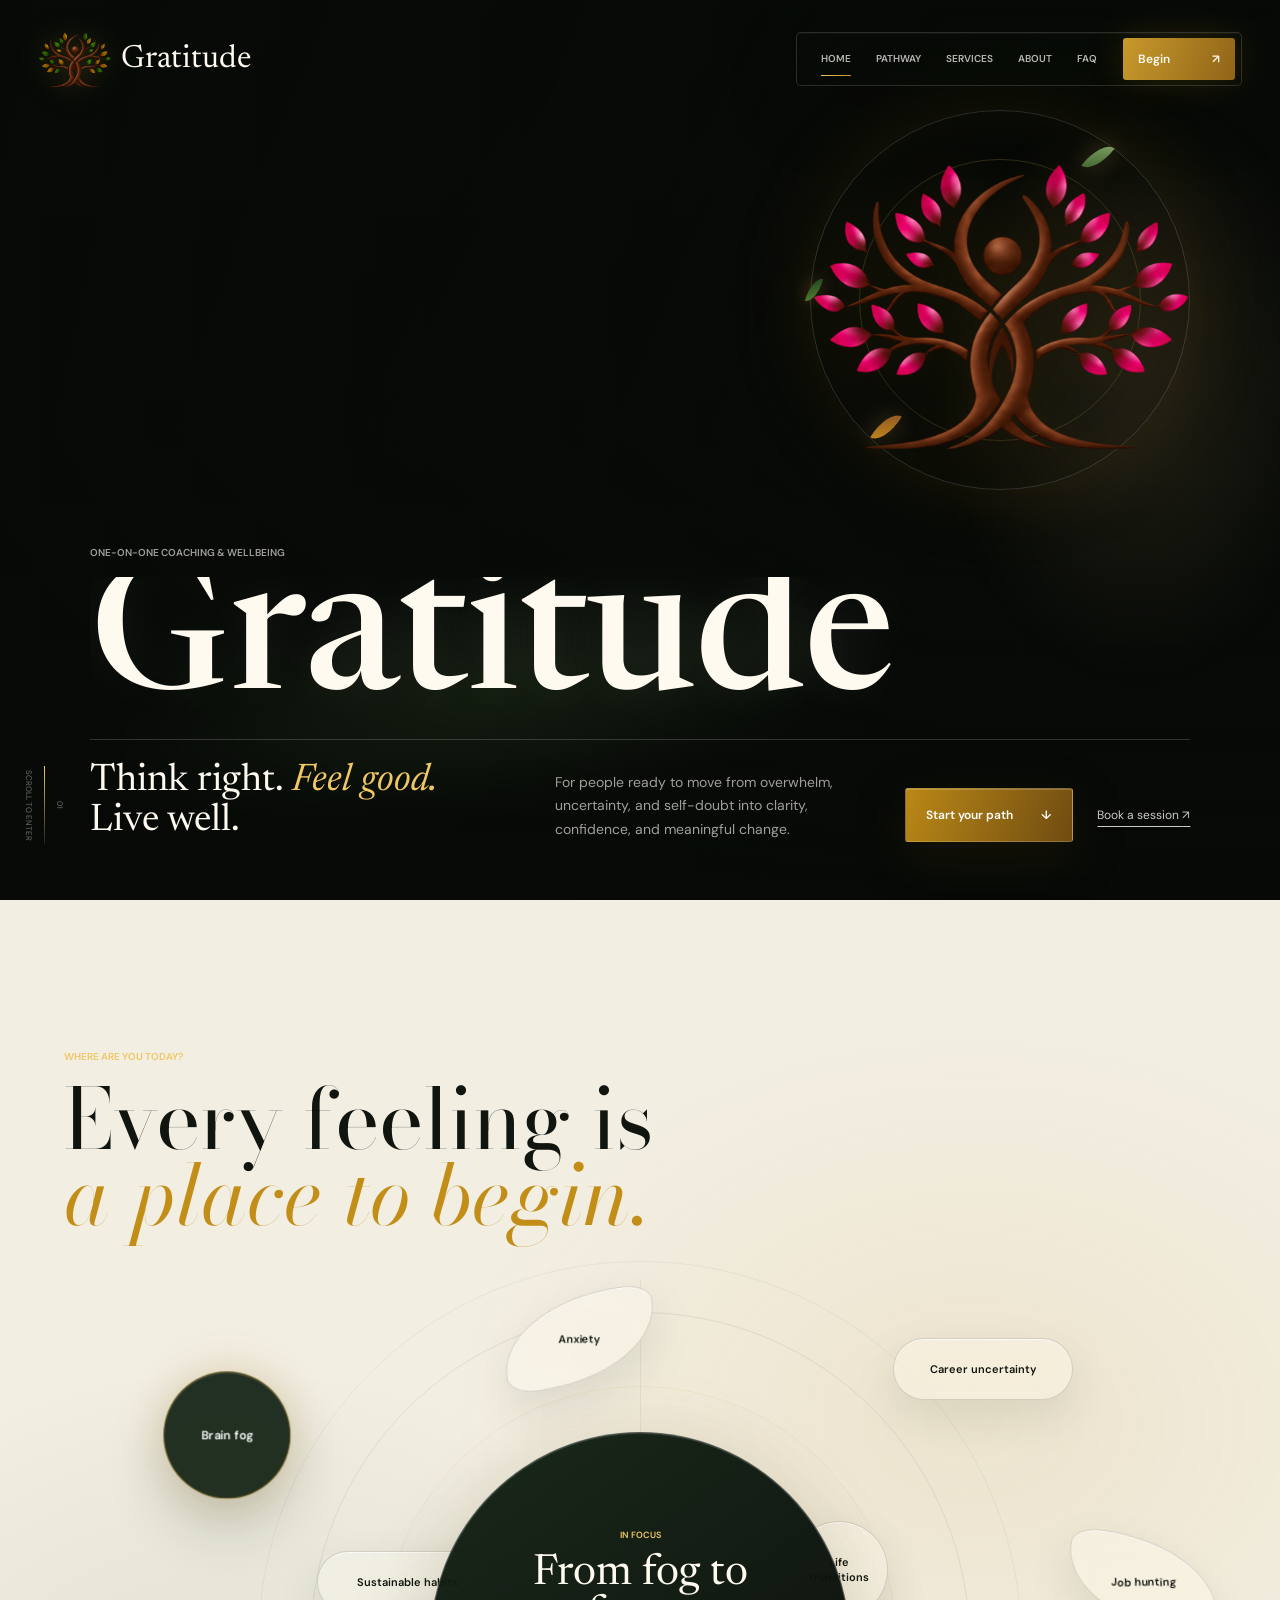
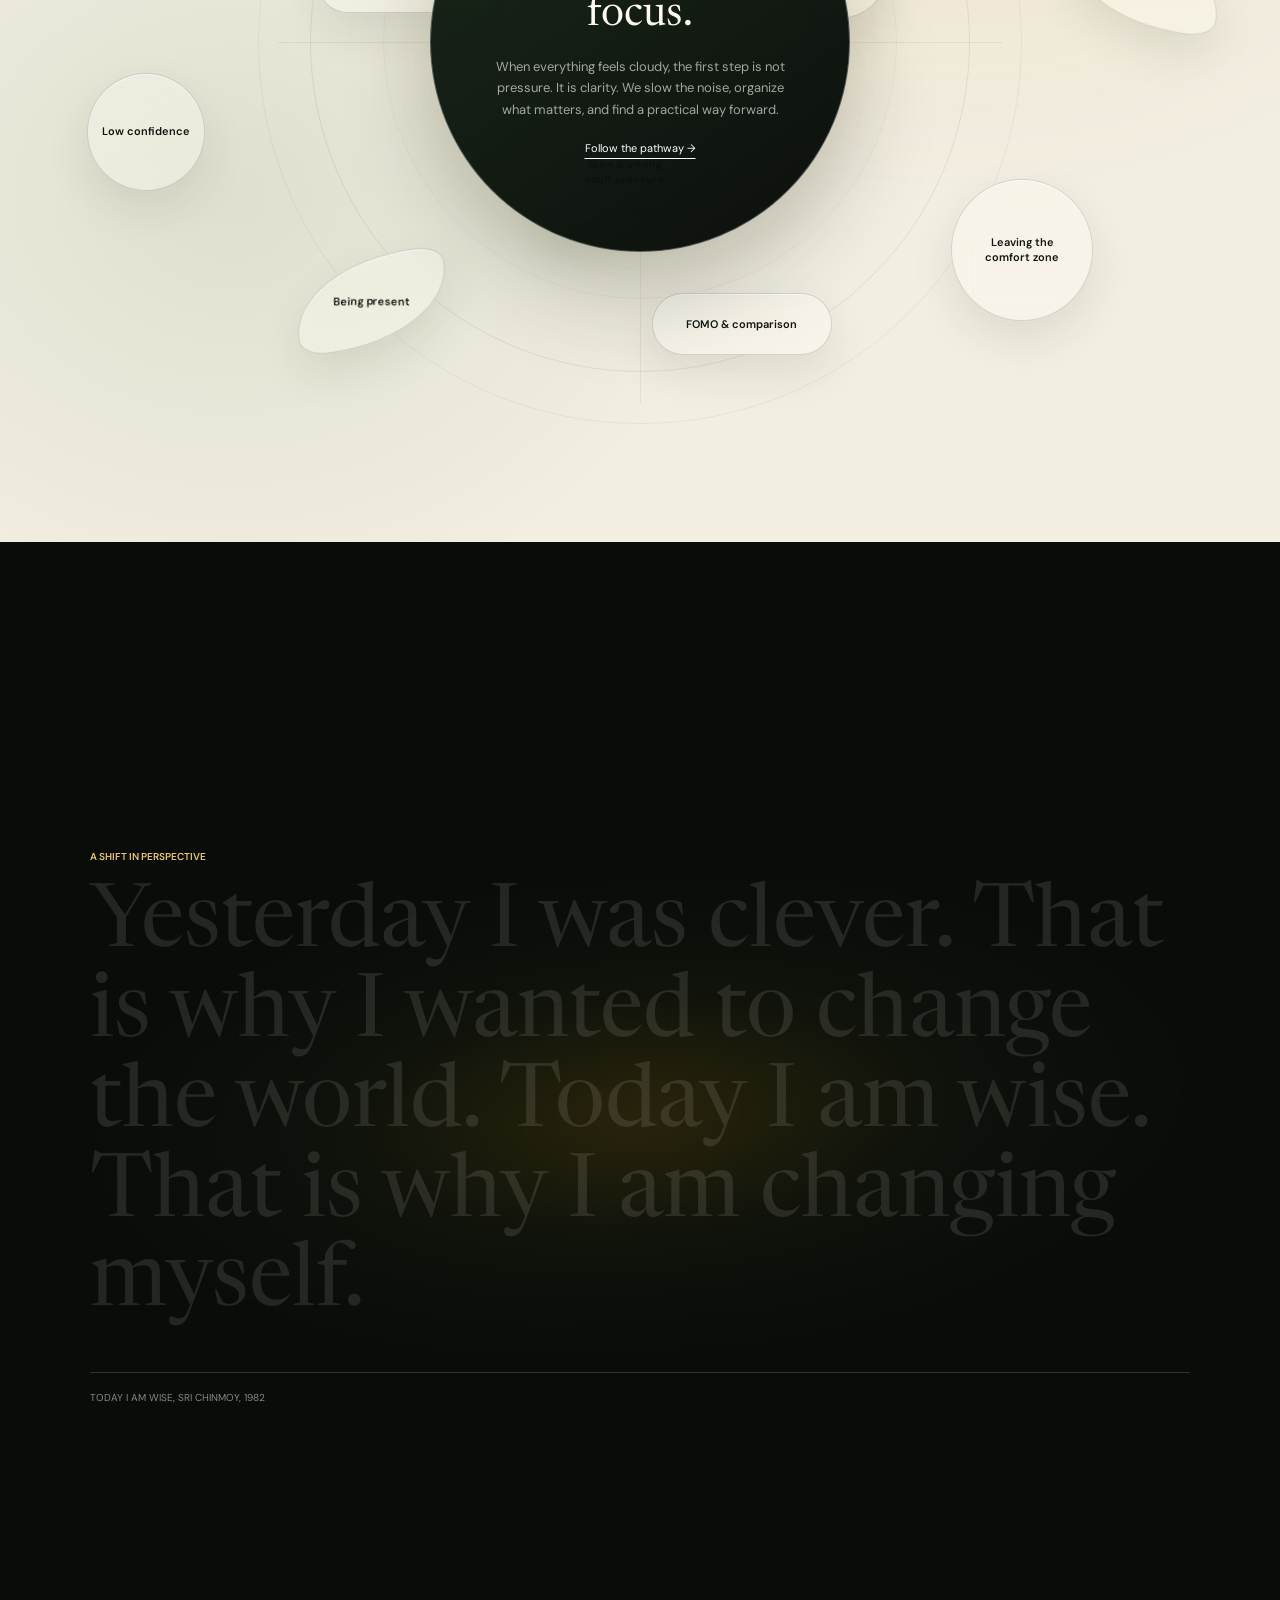
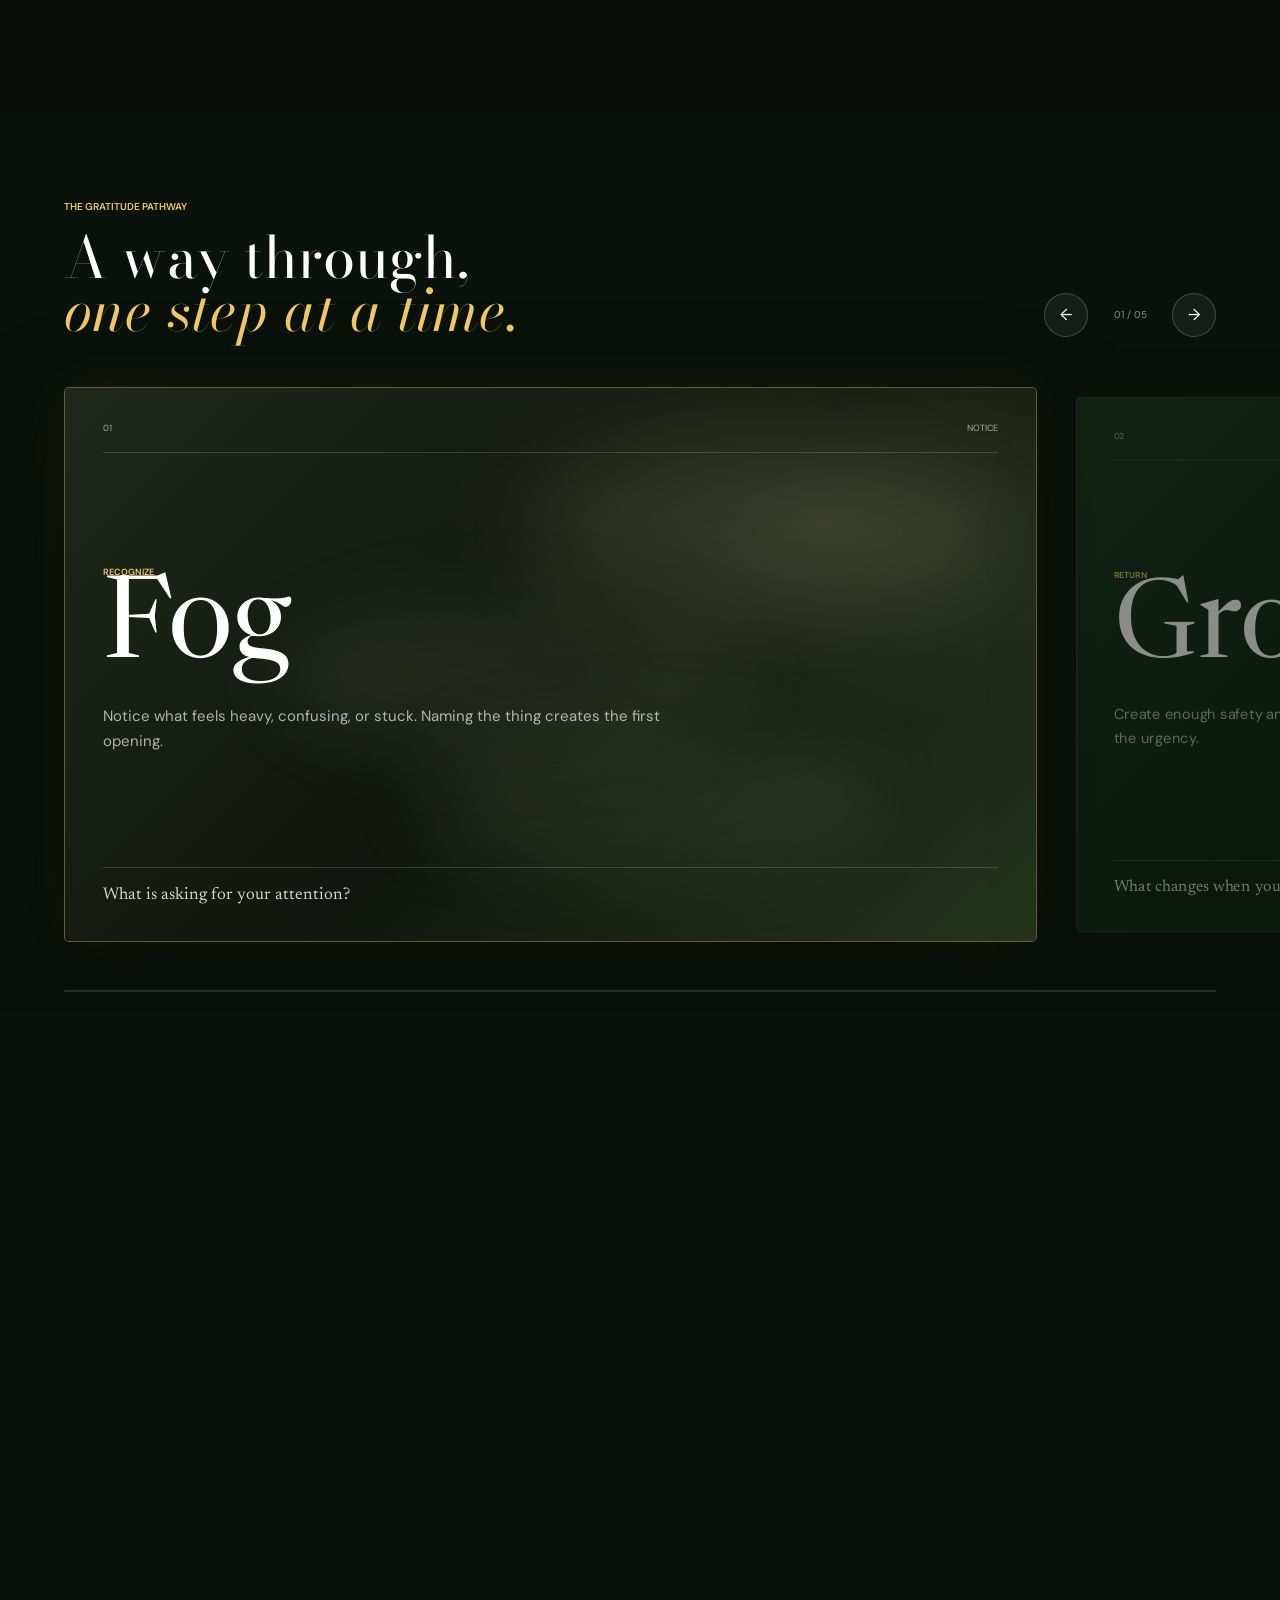
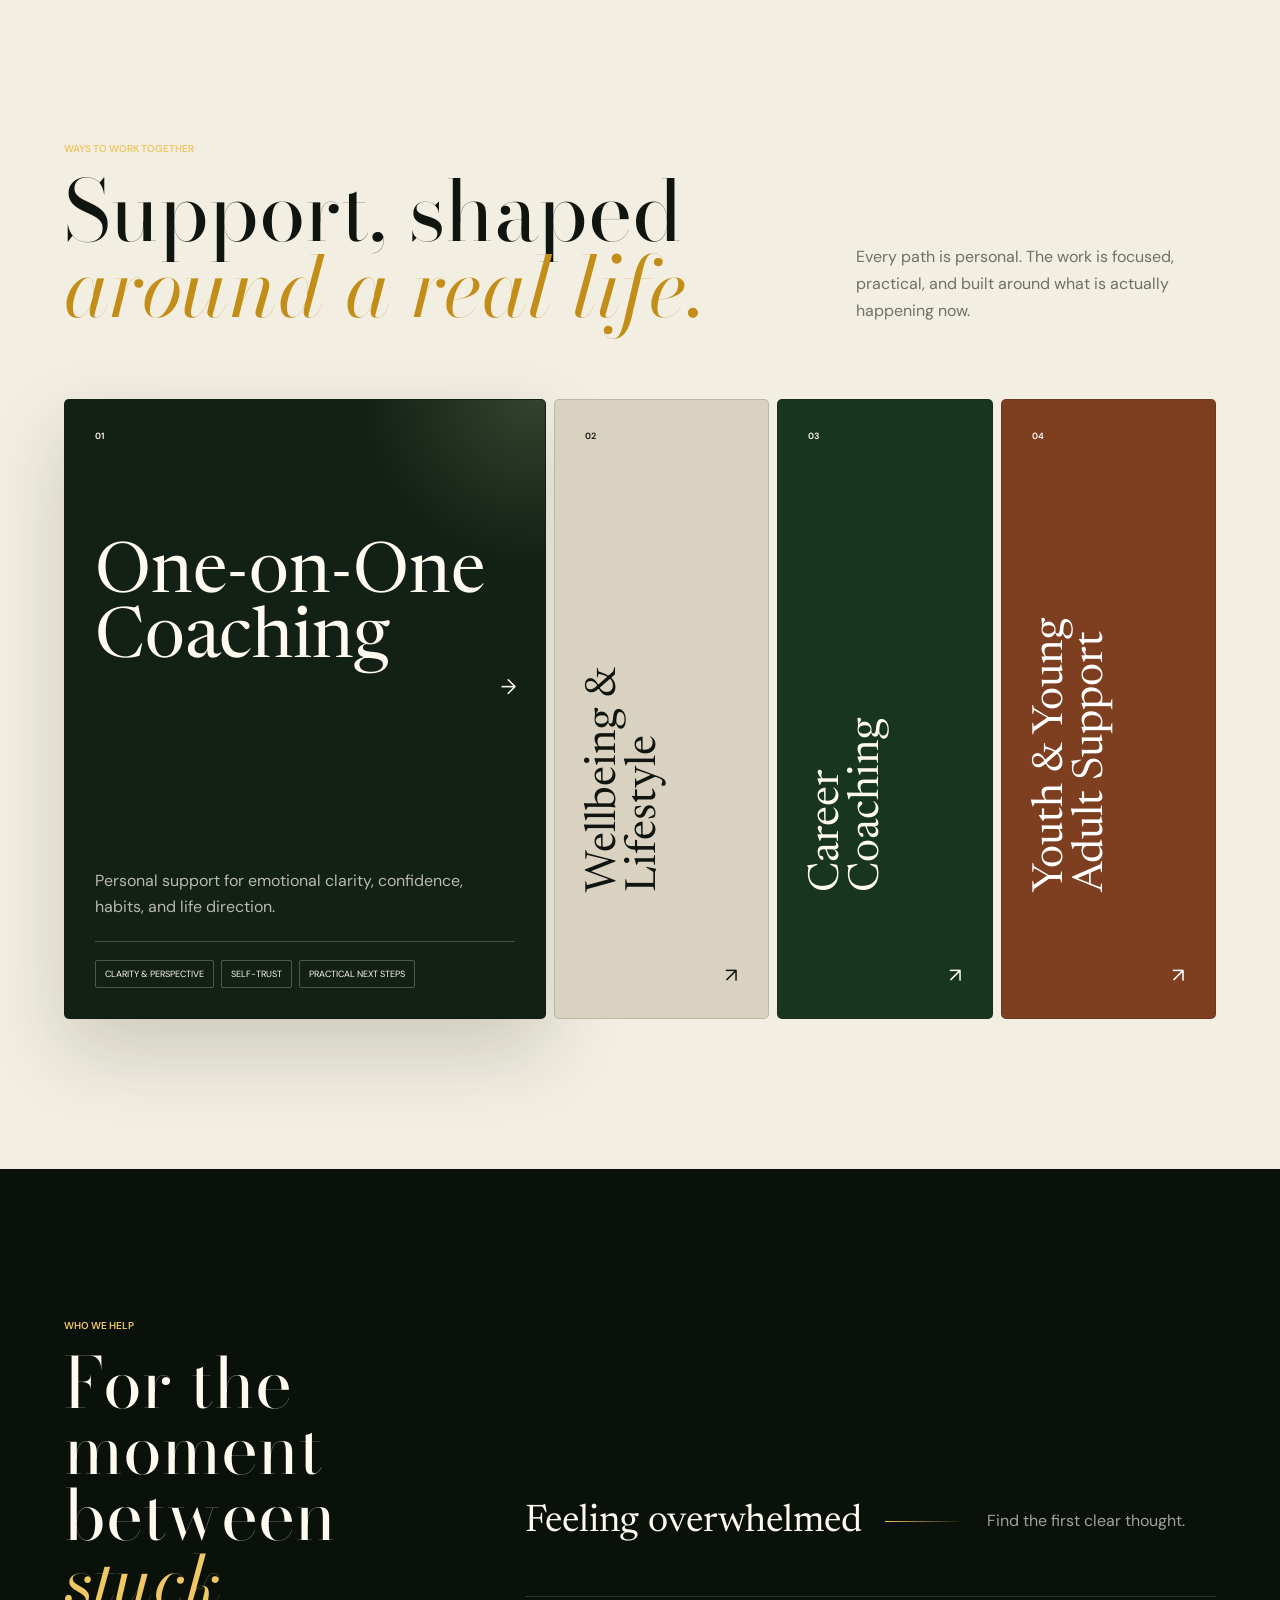
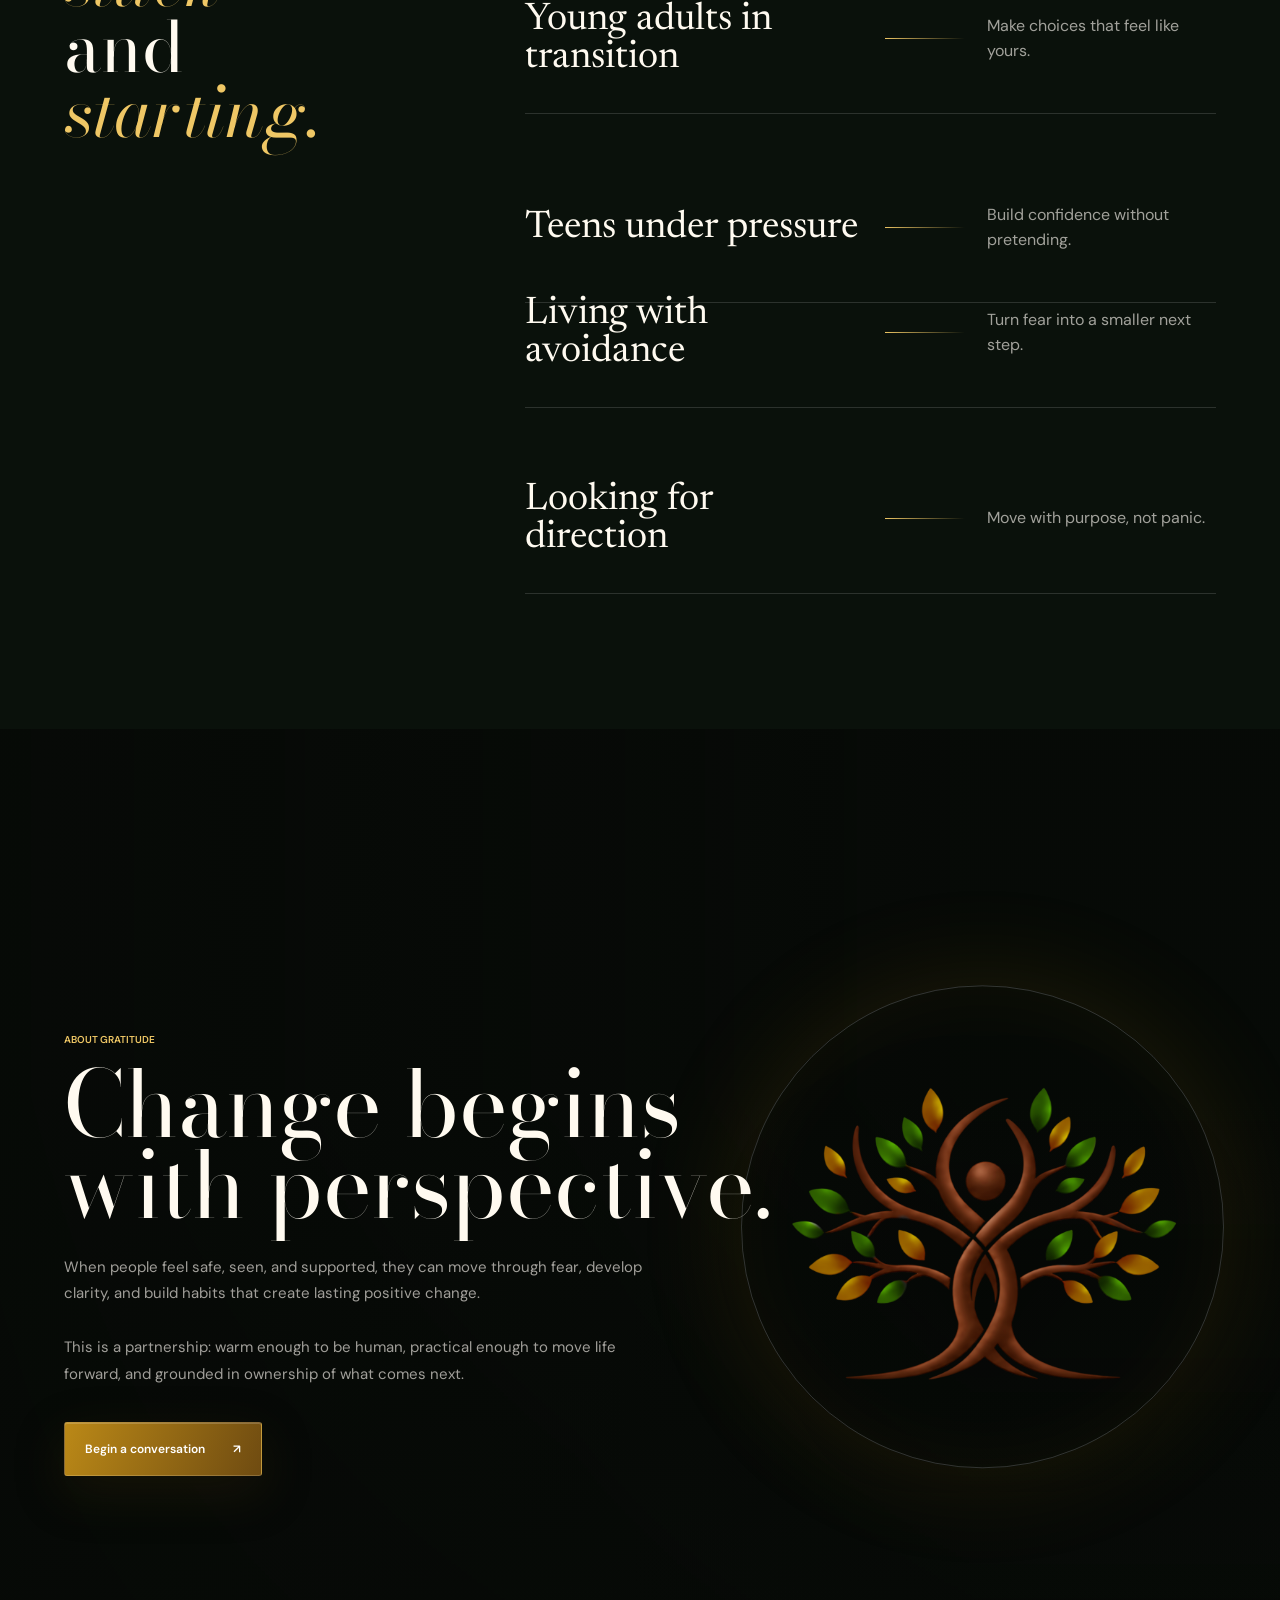
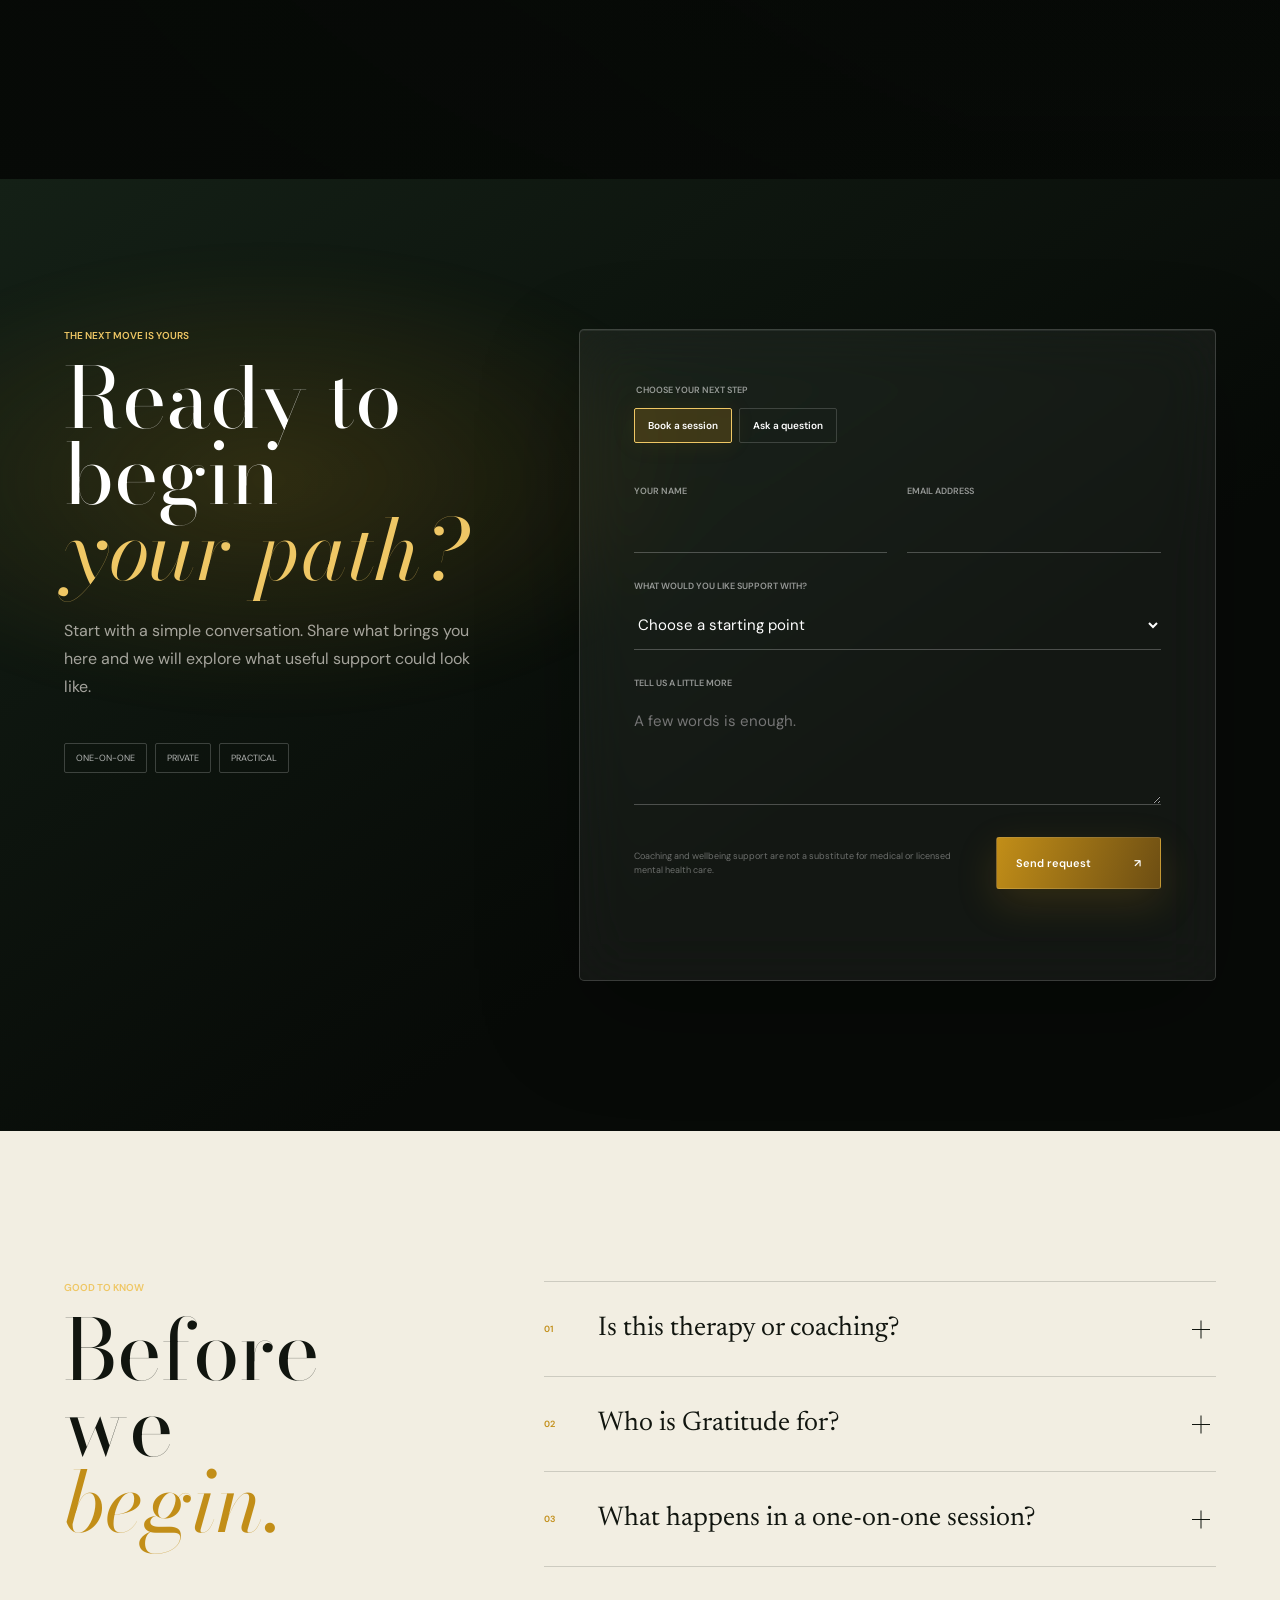
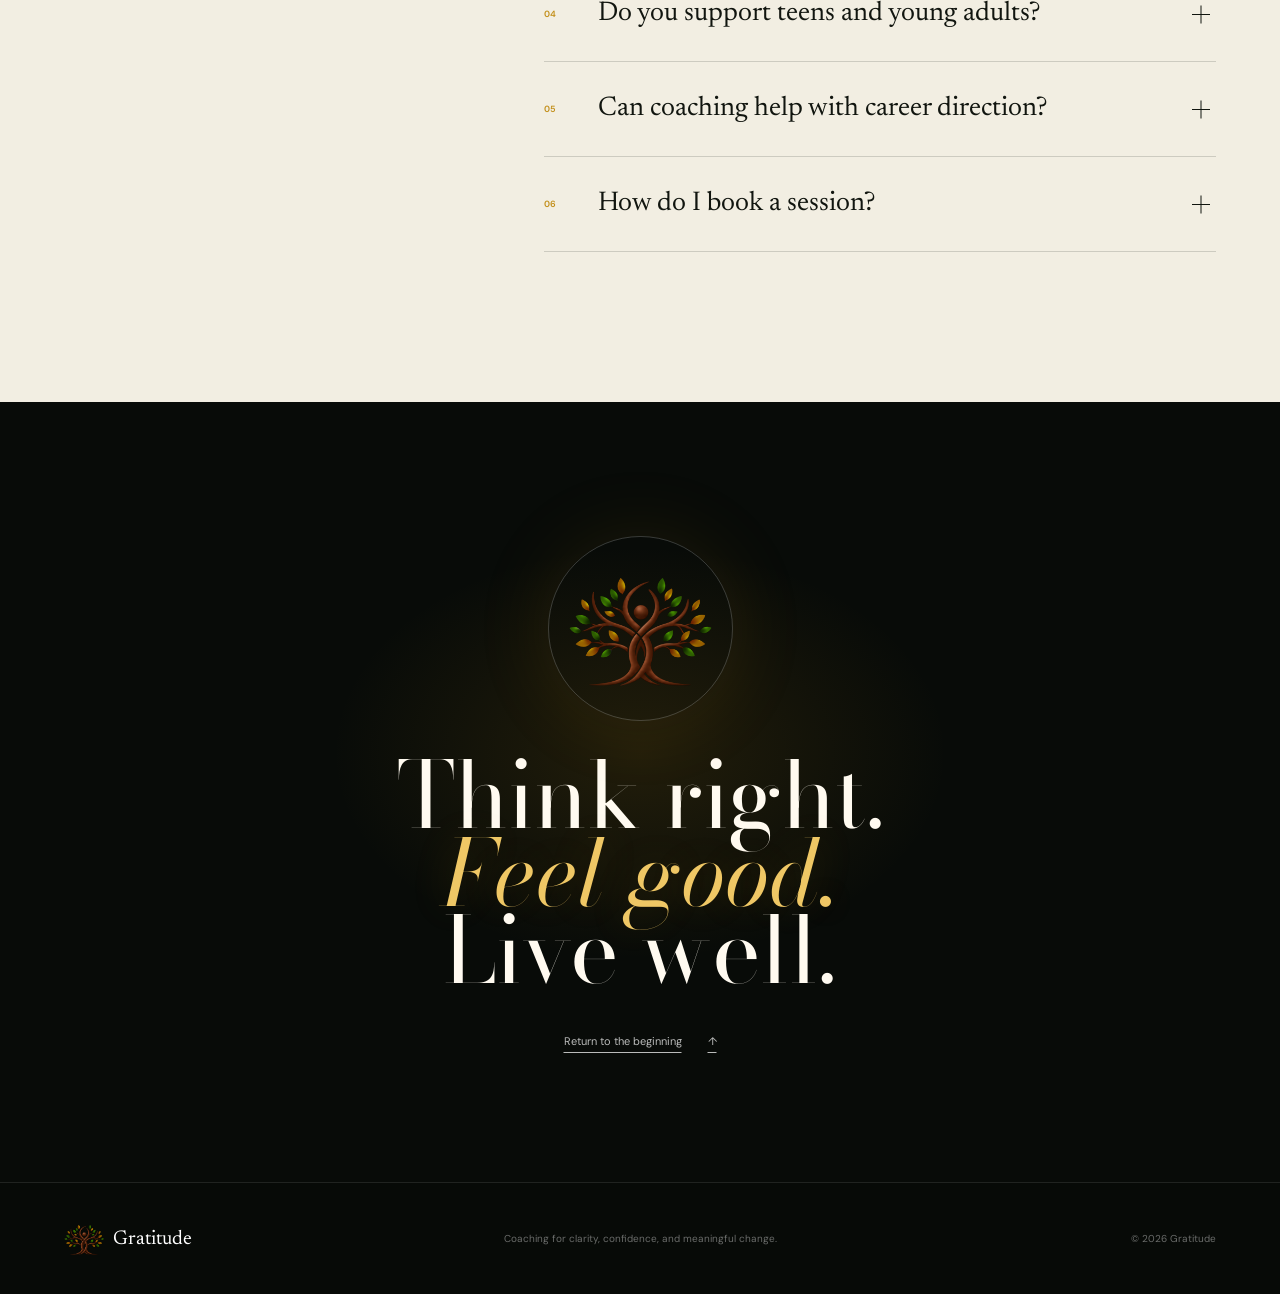
==== commit ba17fdc3: "Update Gratitude branding and colors" ====
--- a/index.html
+++ b/index.html
@@ -3,7 +3,7 @@
   <head>
     <meta charset="UTF-8">
     <meta name="viewport" content="width=device-width, initial-scale=1">
-    <meta name="theme-color" content="#10090c">
+    <meta name="theme-color" content="#070a07">
     <meta name="description" content="Gratitude offers one-on-one coaching and wellbeing support for clarity, confidence, and meaningful change.">
     <meta property="og:title" content="Gratitude | Think right. Feel good. Live well.">
     <meta property="og:description" content="A guided path from overwhelm and uncertainty toward clarity, confidence, and meaningful change.">
@@ -16,7 +16,33 @@
     <link rel="stylesheet" href="styles.css">
     <script src="script.js" defer></script>
   </head>
-  <body>
+  <body class="intro-running">
+    <div class="site-intro" data-site-intro aria-hidden="true">
+      <div class="intro-curtain intro-curtain-top"></div>
+      <div class="intro-curtain intro-curtain-bottom"></div>
+      <div class="intro-seam"></div>
+
+      <div class="intro-composition">
+        <div class="intro-aura">
+          <span class="intro-ring intro-ring-one"></span>
+          <span class="intro-ring intro-ring-two"></span>
+          <span class="intro-ring intro-ring-three"></span>
+          <img class="intro-logo" src="assets/images/LargeHeroLogo.png" alt="">
+        </div>
+
+        <div class="intro-wordmark">
+          <p>Gratitude</p>
+          <div class="intro-breath" aria-hidden="true"><span></span></div>
+          <div class="intro-promise">
+            <span>Think right.</span>
+            <span>Feel good.</span>
+            <span>Live well.</span>
+          </div>
+        </div>
+      </div>
+    </div>
+    <noscript><style>.site-intro{display:none!important}body{overflow:auto!important}</style></noscript>
+
     <a class="skip-link" href="#main-content">Skip to content</a>
     <div class="cursor-light" aria-hidden="true"></div>
     <div class="page-noise" aria-hidden="true"></div>
--- a/styles.css
+++ b/styles.css
@@ -1,20 +1,21 @@
 :root {
-  --void: #0e080b;
-  --ink: #180d11;
-  --wine: #2d0b18;
-  --wine-bright: #55142c;
-  --berry: #d00068;
-  --pink: #ff78b7;
-  --ivory: #f5efe6;
-  --pearl: #e9dfd4;
-  --gold: #d9b77a;
-  --aqua: #8ad5c9;
-  --forest: #123b36;
-  --white: #fffaf4;
+  --void: #070a07;
+  --ink: #11150f;
+  --deep-green: #132016;
+  --moss: #2d4724;
+  --antique-gold: #c28e18;
+  --soft-gold: #efc765;
+  --copper: #8a4826;
+  --ivory: #f2eee2;
+  --pearl: #ded8c7;
+  --gold: #c5901a;
+  --sage: #91ad70;
+  --forest: #17351f;
+  --white: #fffaf0;
   --muted-light: rgba(255, 250, 244, .62);
-  --muted-dark: rgba(24, 13, 17, .58);
+  --muted-dark: rgba(17, 21, 15, .58);
   --line-light: rgba(255, 250, 244, .16);
-  --line-dark: rgba(24, 13, 17, .16);
+  --line-dark: rgba(17, 21, 15, .16);
   --sans: "DM Sans", -apple-system, BlinkMacSystemFont, "Segoe UI", sans-serif;
   --serif: "Newsreader", Georgia, serif;
   --editorial: "Bodoni Moda", Didot, "Times New Roman", serif;
@@ -35,12 +36,183 @@
   letter-spacing: 0;
 }
 body.menu-locked { overflow: hidden; }
+body.intro-running { overflow: hidden; }
 img, video { display: block; max-width: 100%; }
 button, input, select, textarea { font: inherit; }
 button, a { -webkit-tap-highlight-color: transparent; }
 a { color: inherit; }
-::selection { background: var(--berry); color: white; }
-:focus-visible { outline: 2px solid var(--pink); outline-offset: 5px; }
+::selection { background: var(--antique-gold); color: var(--ink); }
+:focus-visible { outline: 2px solid var(--soft-gold); outline-offset: 5px; }
+
+/* Opening sequence. Adjust the logo scale here; the timing lives at the top of script.js. */
+.site-intro {
+  position: fixed;
+  z-index: 2000;
+  inset: 0;
+  display: grid;
+  place-items: center;
+  overflow: hidden;
+  pointer-events: all;
+  color: var(--white);
+  isolation: isolate;
+}
+.intro-curtain {
+  position: absolute;
+  z-index: -2;
+  left: 0;
+  width: 100%;
+  height: calc(50% + 1px);
+  background: #080b08;
+  transition: transform .95s var(--ease);
+  will-change: transform;
+}
+.intro-curtain::after {
+  content: "";
+  position: absolute;
+  inset: 0;
+  background:
+    radial-gradient(circle at 50% 100%, rgba(194,142,24, .2), transparent 42%),
+    linear-gradient(90deg, transparent, rgba(255,255,255,.018) 50%, transparent);
+}
+.intro-curtain-top { top: 0; }
+.intro-curtain-bottom { bottom: 0; transform: rotate(180deg); }
+.intro-seam {
+  position: absolute;
+  z-index: -1;
+  left: 50%;
+  top: 50%;
+  width: 0;
+  height: 1px;
+  background: rgba(242,205,116, .78);
+  box-shadow: 0 0 16px rgba(219,170,54, .72), 0 0 60px rgba(194,142,24, .4);
+  transform: translate(-50%, -50%);
+  transition: width .85s var(--ease), opacity .4s ease;
+}
+.intro-composition {
+  width: min(520px, 88vw);
+  display: grid;
+  justify-items: center;
+  transform: translateY(-1.5vh);
+  transition: opacity .42s ease, filter .55s ease, transform .65s var(--ease);
+}
+.intro-aura {
+  position: relative;
+  width: min(238px, 48vw);
+  aspect-ratio: 1;
+  display: grid;
+  place-items: center;
+}
+.intro-aura::before {
+  content: "";
+  position: absolute;
+  inset: 18%;
+  border-radius: 50%;
+  background: rgba(194,142,24, .12);
+  filter: blur(34px);
+  opacity: 0;
+  transform: scale(.6);
+}
+.intro-ring {
+  position: absolute;
+  inset: 9%;
+  border: 1px solid rgba(245, 236, 207, .22);
+  border-radius: 50%;
+  opacity: 0;
+  transform: scale(.54);
+}
+.intro-ring-two { inset: 0; border-color: rgba(239,199,101, .13); }
+.intro-ring-three { inset: -11%; border-color: rgba(217, 183, 122, .09); }
+.intro-logo {
+  position: relative;
+  width: 82%;
+  height: 82%;
+  object-fit: contain;
+  opacity: 0;
+  filter: blur(15px) brightness(1.15) drop-shadow(0 0 25px rgba(194,142,24, .34));
+  transform: scale(.82);
+}
+.intro-wordmark {
+  margin-top: -4px;
+  width: 100%;
+  display: grid;
+  justify-items: center;
+}
+.intro-wordmark > p {
+  margin: 0;
+  font: 400 clamp(42px, 6vw, 62px)/1 var(--serif);
+  opacity: 0;
+  transform: translateY(12px);
+}
+.intro-breath {
+  position: relative;
+  width: min(270px, 58vw);
+  height: 22px;
+  margin-top: 15px;
+  overflow: hidden;
+}
+.intro-breath::before {
+  content: "";
+  position: absolute;
+  left: 0;
+  top: 50%;
+  width: 100%;
+  height: 1px;
+  background: linear-gradient(90deg, transparent, rgba(255,250,244,.55) 20%, var(--soft-gold) 50%, rgba(255,250,244,.55) 80%, transparent);
+  transform: scaleX(0);
+}
+.intro-breath span {
+  position: absolute;
+  left: 50%;
+  top: 50%;
+  width: 5px;
+  height: 5px;
+  border-radius: 50%;
+  background: var(--white);
+  box-shadow: 0 0 12px var(--soft-gold), 0 0 30px var(--antique-gold);
+  opacity: 0;
+  transform: translate(-50%, -50%);
+}
+.intro-promise {
+  display: flex;
+  gap: 17px;
+  color: rgba(255,250,244,.62);
+  font-size: 10px;
+  font-weight: 500;
+  text-transform: uppercase;
+}
+.intro-promise span { opacity: 0; transform: translateY(8px); }
+
+body.intro-ready .intro-aura::before { animation: intro-aura-in 1.8s var(--ease) .08s both; }
+body.intro-ready .intro-logo { animation: intro-logo-in 1.15s var(--ease) .06s both, intro-logo-breathe 2.8s ease-in-out 1.12s infinite; }
+body.intro-ready .intro-ring-one { animation: intro-ring-in 1.35s var(--ease) .22s both; }
+body.intro-ready .intro-ring-two { animation: intro-ring-in 1.5s var(--ease) .36s both; }
+body.intro-ready .intro-ring-three { animation: intro-ring-in 1.7s var(--ease) .48s both; }
+body.intro-ready .intro-wordmark > p { animation: intro-copy-in .8s var(--ease) .52s both; }
+body.intro-ready .intro-breath::before { animation: intro-breath-line 1.05s var(--ease) .72s both; }
+body.intro-ready .intro-breath span { animation: intro-breath-pulse 1.4s ease-in-out .9s both; }
+body.intro-ready .intro-promise span { animation: intro-copy-in .65s var(--ease) both; }
+body.intro-ready .intro-promise span:nth-child(1) { animation-delay: .94s; }
+body.intro-ready .intro-promise span:nth-child(2) { animation-delay: 1.08s; }
+body.intro-ready .intro-promise span:nth-child(3) { animation-delay: 1.22s; }
+body.intro-running .hero-title .line > span { animation-play-state: paused; }
+
+.site-intro.is-leaving { pointer-events: none; }
+.site-intro.is-leaving .intro-composition { opacity: 0; filter: blur(12px); transform: translateY(-1.5vh) scale(.96); }
+.site-intro.is-leaving .intro-seam { width: 100%; opacity: 0; }
+.site-intro.is-leaving .intro-curtain-top { transform: translate3d(0, -101%, 0); }
+.site-intro.is-leaving .intro-curtain-bottom { transform: translate3d(0, 101%, 0) rotate(180deg); }
+
+@keyframes intro-logo-in {
+  0% { opacity: 0; filter: blur(15px) brightness(1.25) drop-shadow(0 0 36px rgba(194,142,24,.45)); transform: scale(.82); }
+  65% { opacity: 1; filter: blur(0) brightness(1.08) drop-shadow(0 0 34px rgba(194,142,24,.32)); transform: scale(1.025); }
+  100% { opacity: 1; filter: blur(0) brightness(1) drop-shadow(0 0 20px rgba(194,142,24,.25)); transform: scale(1); }
+}
+@keyframes intro-logo-breathe { 50% { transform: scale(1.025); filter: brightness(1.05) drop-shadow(0 0 30px rgba(194,142,24,.34)); } }
+@keyframes intro-aura-in { 45%, 100% { opacity: 1; transform: scale(1); } 78% { opacity: .72; transform: scale(1.13); } }
+@keyframes intro-ring-in { 55% { opacity: .55; } 100% { opacity: .16; transform: scale(1); } }
+@keyframes intro-copy-in { to { opacity: 1; transform: none; } }
+@keyframes intro-breath-line { to { transform: scaleX(1); } }
+@keyframes intro-breath-pulse { 20%, 70% { opacity: 1; } 50% { transform: translate(-50%, -50%) scale(1.8); } 100% { opacity: .35; transform: translate(-50%, -50%) scale(1); } }
 
 .skip-link {
   position: fixed;
@@ -72,7 +244,7 @@
   border-radius: 50%;
   pointer-events: none;
   opacity: 0;
-  background: radial-gradient(circle, rgba(255, 94, 171, .13), rgba(208, 0, 104, .04) 42%, transparent 70%);
+  background: radial-gradient(circle, rgba(210,166,61, .13), rgba(194,142,24, .04) 42%, transparent 70%);
   transform: translate3d(calc(var(--cursor-x, -300px) - 50%), calc(var(--cursor-y, -300px) - 50%), 0);
   transition: opacity .4s ease;
 }
@@ -97,7 +269,7 @@
   text-decoration: none;
   font: 400 var(--nav-brand-text-size)/1 var(--serif);
 }
-.brand img { width: var(--nav-logo-size); height: var(--nav-logo-size); object-fit: contain; filter: drop-shadow(0 0 14px rgba(255, 59, 155, .28)); }
+.brand img { width: var(--nav-logo-size); height: var(--nav-logo-size); object-fit: contain; filter: drop-shadow(0 0 14px rgba(210,166,61, .28)); }
 .nav-glass {
   min-height: 54px;
   padding: 5px 6px 5px 24px;
@@ -106,13 +278,13 @@
   gap: 26px;
   border: 1px solid rgba(255,255,255,.14);
   border-radius: 5px;
-  background: rgba(18, 8, 12, .38);
+  background: rgba(10,15,10, .38);
   box-shadow: 0 22px 70px rgba(0,0,0,.22), inset 0 1px rgba(255,255,255,.04);
   backdrop-filter: blur(24px) saturate(145%);
   -webkit-backdrop-filter: blur(24px) saturate(145%);
   transition: background .35s ease, border-color .35s ease;
 }
-.site-header.scrolled .nav-glass { background: rgba(14,8,11,.84); border-color: rgba(255,255,255,.2); }
+.site-header.scrolled .nav-glass { background: rgba(7,10,7,.84); border-color: rgba(255,255,255,.2); }
 .nav-glass nav { display: flex; align-items: center; gap: 25px; }
 .nav-glass nav a {
   position: relative;
@@ -130,7 +302,7 @@
   right: 100%;
   bottom: -6px;
   height: 1px;
-  background: linear-gradient(90deg, var(--pink), var(--gold));
+  background: linear-gradient(90deg, var(--soft-gold), var(--gold));
   transition: right .35s var(--ease);
 }
 .nav-glass nav a:hover::after, .nav-glass nav a.is-current::after { right: 0; }
@@ -143,20 +315,20 @@
   justify-content: space-between;
   gap: 18px;
   border-radius: 3px;
-  background: rgba(208,0,104,.92);
-  box-shadow: 0 0 34px rgba(208,0,104,.2);
-  color: white;
+  background: linear-gradient(110deg, #c9992c, #8f6418);
+  box-shadow: 0 0 34px rgba(194,142,24,.2);
+  color: var(--white);
   text-decoration: none;
   font-size: 12px;
   font-weight: 600;
   transition: background .3s ease, box-shadow .3s ease, transform .3s var(--ease);
 }
-.nav-book:hover { background: #ef1983; box-shadow: 0 0 46px rgba(239,25,131,.3); }
+.nav-book:hover { background: #d9aa35; box-shadow: 0 0 46px rgba(218,173,55,.3); }
 .menu-button { display: none; }
 
 .eyebrow, .hero-kicker {
   margin: 0 0 18px;
-  color: var(--pink);
+  color: var(--soft-gold);
   font-size: 10px;
   font-weight: 600;
   text-transform: uppercase;
@@ -172,12 +344,12 @@
 }
 .hero-media, .hero-video, .hero-film { position: absolute; inset: 0; width: 100%; height: 100%; }
 .hero-media { transform: translate3d(0, var(--parallax-y, 0), 0) scale(1.08); will-change: transform; }
-.hero-video { object-fit: cover; }
+.hero-video { object-fit: cover; filter: saturate(.78) sepia(.06) contrast(1.04); }
 .hero-film {
   z-index: 1;
   background:
-    linear-gradient(90deg, rgba(14,8,11,.86) 0%, rgba(14,8,11,.54) 42%, rgba(14,8,11,.16) 74%),
-    linear-gradient(0deg, rgba(14,8,11,.92) 0%, rgba(14,8,11,.2) 52%, rgba(14,8,11,.42) 100%);
+    linear-gradient(90deg, rgba(7,10,7,.86) 0%, rgba(7,10,7,.54) 42%, rgba(7,10,7,.16) 74%),
+    linear-gradient(0deg, rgba(7,10,7,.92) 0%, rgba(7,10,7,.2) 52%, rgba(7,10,7,.42) 100%);
 }
 .hero-light {
   position: absolute;
@@ -186,7 +358,7 @@
   filter: blur(14px);
   will-change: transform;
 }
-.hero-light-one { width: 64vw; height: 26vh; left: 7vw; bottom: 10vh; background: radial-gradient(ellipse, rgba(208,0,104,.2), transparent 68%); transform: translate3d(0,var(--parallax-y,0),0) rotate(-8deg); }
+.hero-light-one { width: 64vw; height: 26vh; left: 7vw; bottom: 10vh; background: radial-gradient(ellipse, rgba(73,105,54,.2), transparent 68%); transform: translate3d(0,var(--parallax-y,0),0) rotate(-8deg); }
 .hero-light-two { width: 34vw; height: 70vh; right: -6vw; top: 8vh; background: radial-gradient(ellipse, rgba(217,183,122,.13), transparent 66%); transform: translate3d(0,var(--parallax-y,0),0); }
 .hero-copy {
   position: relative;
@@ -213,7 +385,7 @@
   border-top: 1px solid rgba(255,255,255,.18);
 }
 .hero-tagline { margin: 0; font: 400 38px/1.05 var(--serif); }
-.hero-tagline em { color: var(--pink); font-weight: 400; }
+.hero-tagline em { color: var(--soft-gold); font-weight: 400; }
 .hero-intro { max-width: 530px; margin: 0; color: var(--muted-light); font-size: 14px; line-height: 1.7; }
 .hero-actions { display: flex; align-items: center; gap: 24px; }
 .liquid-button {
@@ -225,8 +397,8 @@
   gap: 28px;
   border: 1px solid rgba(255,255,255,.16);
   border-radius: 3px;
-  background: linear-gradient(110deg, rgba(208,0,104,.96), rgba(122,20,65,.94));
-  box-shadow: 0 16px 50px rgba(94,0,43,.25), inset 0 1px rgba(255,255,255,.18);
+  background: linear-gradient(110deg, rgba(194,142,24,.96), rgba(118,80,18,.94));
+  box-shadow: 0 16px 50px rgba(70,52,12,.25), inset 0 1px rgba(255,255,255,.18);
   color: white;
   text-decoration: none;
   font-size: 12px;
@@ -234,7 +406,7 @@
   white-space: nowrap;
   transition: box-shadow .3s ease, filter .3s ease, transform .3s var(--ease);
 }
-.liquid-button:hover { filter: brightness(1.16); box-shadow: 0 18px 64px rgba(208,0,104,.32), inset 0 1px rgba(255,255,255,.24); }
+.liquid-button:hover { filter: brightness(1.16); box-shadow: 0 18px 64px rgba(194,142,24,.32), inset 0 1px rgba(255,255,255,.24); }
 .text-link { color: rgba(255,250,244,.8); text-underline-offset: 7px; font-size: 12px; white-space: nowrap; }
 .text-link:hover { color: white; }
 .hero-emblem {
@@ -249,16 +421,16 @@
   transform: translate3d(0,var(--parallax-y,0),0);
   will-change: transform;
 }
-.hero-emblem img { position: relative; z-index: 2; width: 100%; filter: drop-shadow(0 28px 35px rgba(0,0,0,.34)) drop-shadow(0 0 26px rgba(208,0,104,.14)); animation: emblem-float 8s ease-in-out infinite; }
+.hero-emblem img { position: relative; z-index: 2; width: 100%; filter: drop-shadow(0 28px 35px rgba(0,0,0,.34)) drop-shadow(0 0 26px rgba(194,142,24,.14)); animation: emblem-float 8s ease-in-out infinite; }
 .emblem-ring { position: absolute; z-index: 0; border: 1px solid rgba(255,255,255,.16); border-radius: 50%; }
-.ring-one { inset: 0; box-shadow: 0 0 90px rgba(208,0,104,.12), inset 0 0 90px rgba(208,0,104,.05); animation: breathe 8s ease-in-out infinite; }
-.ring-two { inset: 13%; border-color: rgba(255,120,183,.18); animation: slow-spin 24s linear infinite; }
-.emblem-leaf { position: absolute; z-index: 3; width: 16px; height: 34px; border-radius: 100% 0 100% 0; background: linear-gradient(145deg, var(--pink), var(--berry)); box-shadow: 0 0 22px rgba(255,120,183,.3); }
-.leaf-one { top: 8%; right: 22%; transform: rotate(38deg); }
-.leaf-two { bottom: 12%; left: 18%; transform: rotate(212deg); background: linear-gradient(145deg,var(--gold),#8e5f2f); }
-.leaf-three { top: 43%; left: -1%; transform: rotate(195deg) scale(.75); }
+.ring-one { inset: 0; box-shadow: 0 0 90px rgba(194,142,24,.12), inset 0 0 90px rgba(194,142,24,.05); animation: breathe 8s ease-in-out infinite; }
+.ring-two { inset: 13%; border-color: rgba(239,199,101,.18); animation: slow-spin 24s linear infinite; }
+.emblem-leaf { position: absolute; z-index: 3; width: 16px; height: 34px; border-radius: 100% 0 100% 0; background: linear-gradient(145deg, var(--soft-gold), var(--antique-gold)); box-shadow: 0 0 22px rgba(239,199,101,.3); }
+.leaf-one { top: 8%; right: 22%; transform: rotate(38deg); background: linear-gradient(145deg,var(--sage),#315b24); }
+.leaf-two { bottom: 12%; left: 18%; transform: rotate(212deg); background: linear-gradient(145deg,var(--gold),#8a4d25); }
+.leaf-three { top: 43%; left: -1%; transform: rotate(195deg) scale(.75); background: linear-gradient(145deg,#5f8c31,var(--forest)); }
 .hero-rail { position: absolute; z-index: 3; left: 24px; bottom: 56px; display: flex; flex-direction: column; align-items: center; gap: 10px; color: rgba(255,250,244,.42); font-size: 8px; text-transform: uppercase; writing-mode: vertical-rl; }
-.hero-rail i { width: 1px; height: 78px; background: linear-gradient(var(--pink),rgba(255,255,255,.1)); }
+.hero-rail i { width: 1px; height: 78px; background: linear-gradient(var(--soft-gold),rgba(255,255,255,.1)); }
 
 .facing {
   position: relative;
@@ -269,18 +441,18 @@
   color: var(--ink);
   isolation: isolate;
 }
-.ambient-field { position: absolute; z-index: -1; inset: 0; background: radial-gradient(ellipse at 76% 42%, rgba(208,0,104,.09), transparent 38%), radial-gradient(ellipse at 18% 72%, rgba(18,59,54,.09), transparent 34%); }
+.ambient-field { position: absolute; z-index: -1; inset: 0; background: radial-gradient(ellipse at 76% 42%, rgba(194,142,24,.1), transparent 38%), radial-gradient(ellipse at 18% 72%, rgba(67,103,48,.11), transparent 34%); }
 .facing-heading { width: min(1320px, 100%); margin: 0 auto; }
 .facing-heading h2, .services-heading h2, .booking-intro h2, .faq-heading h2 { margin: 0; font: 400 84px/.9 var(--editorial); }
-.facing-heading h2 em, .services-heading h2 em, .booking-intro h2 em, .faq-heading h2 em { color: var(--berry); font-weight: 400; }
+.facing-heading h2 em, .services-heading h2 em, .booking-intro h2 em, .faq-heading h2 em { color: var(--antique-gold); font-weight: 400; }
 .concern-constellation { position: relative; width: min(1320px, 100%); height: 760px; margin: 30px auto 0; }
-.constellation-rings { position: absolute; left: 50%; top: 50%; width: 660px; aspect-ratio: 1; transform: translate(-50%,-50%); border: 1px solid rgba(24,13,17,.08); border-radius: 50%; }
-.constellation-rings::before, .constellation-rings::after, .constellation-rings span { content: ""; position: absolute; border: 1px solid rgba(208,0,104,.08); border-radius: 50%; }
+.constellation-rings { position: absolute; left: 50%; top: 50%; width: 660px; aspect-ratio: 1; transform: translate(-50%,-50%); border: 1px solid rgba(17,21,15,.08); border-radius: 50%; }
+.constellation-rings::before, .constellation-rings::after, .constellation-rings span { content: ""; position: absolute; border: 1px solid rgba(194,142,24,.08); border-radius: 50%; }
 .constellation-rings::before { inset: 11%; }
 .constellation-rings::after { inset: 24%; }
 .constellation-rings span:nth-child(1) { inset: -8%; border-color: rgba(18,59,54,.06); }
-.constellation-rings span:nth-child(2) { left: 50%; top: -5%; bottom: -5%; width: 1px; border: 0; border-left: 1px solid rgba(24,13,17,.06); border-radius: 0; }
-.constellation-rings span:nth-child(3) { top: 50%; left: -5%; right: -5%; height: 1px; border: 0; border-top: 1px solid rgba(24,13,17,.06); border-radius: 0; }
+.constellation-rings span:nth-child(2) { left: 50%; top: -5%; bottom: -5%; width: 1px; border: 0; border-left: 1px solid rgba(17,21,15,.06); border-radius: 0; }
+.constellation-rings span:nth-child(3) { top: 50%; left: -5%; right: -5%; height: 1px; border: 0; border-top: 1px solid rgba(17,21,15,.06); border-radius: 0; }
 .concern-core {
   position: absolute;
   z-index: 5;
@@ -294,15 +466,15 @@
   justify-content: center;
   border: 1px solid rgba(255,255,255,.28);
   border-radius: 50%;
-  background: linear-gradient(145deg, rgba(45,11,24,.96), rgba(14,8,11,.98));
-  box-shadow: 0 45px 90px rgba(54,14,31,.22), 0 0 80px rgba(208,0,104,.08), inset 0 1px rgba(255,255,255,.12);
+  background: linear-gradient(145deg, rgba(17,32,19,.96), rgba(7,10,7,.98));
+  box-shadow: 0 45px 90px rgba(18,34,20,.22), 0 0 80px rgba(194,142,24,.08), inset 0 1px rgba(255,255,255,.12);
   color: var(--white);
   transform: translate(-50%,-50%);
   text-align: center;
   transition: box-shadow .45s ease;
 }
 .concern-core.is-changing { animation: core-pulse .55s var(--ease); }
-.concern-core > p:first-child { margin: 0 0 13px; color: var(--pink); font-size: 9px; font-weight: 600; text-transform: uppercase; }
+.concern-core > p:first-child { margin: 0 0 13px; color: var(--soft-gold); font-size: 9px; font-weight: 600; text-transform: uppercase; }
 .concern-core h3 { margin: 0; font: 400 43px/.94 var(--serif); }
 .concern-core > p:nth-child(3) { margin: 21px 0; color: var(--muted-light); font-size: 13px; line-height: 1.65; }
 .concern-core a { align-self: center; color: white; text-underline-offset: 6px; font-size: 11px; }
@@ -318,9 +490,9 @@
   padding: 14px;
   display: grid;
   place-items: center;
-  border: 1px solid rgba(24,13,17,.15);
+  border: 1px solid rgba(17,21,15,.15);
   background: rgba(255,255,255,.32);
-  box-shadow: 0 18px 44px rgba(44,15,26,.1), inset 0 1px rgba(255,255,255,.65);
+  box-shadow: 0 18px 44px rgba(44,48,30,.1), inset 0 1px rgba(255,255,255,.65);
   backdrop-filter: blur(14px) saturate(135%);
   -webkit-backdrop-filter: blur(14px) saturate(135%);
   color: var(--ink);
@@ -343,9 +515,9 @@
 .node-wide { width: 176px; }
 .concern-node:hover, .concern-node:focus-visible, .concern-node.is-active {
   z-index: 8;
-  border-color: rgba(208,0,104,.45);
-  background: rgba(45,11,24,.92);
-  box-shadow: 0 24px 58px rgba(45,11,24,.2), 0 0 42px rgba(208,0,104,.2), inset 0 1px rgba(255,255,255,.12);
+  border-color: rgba(194,142,24,.45);
+  background: rgba(17,32,19,.92);
+  box-shadow: 0 24px 58px rgba(17,32,19,.2), 0 0 42px rgba(194,142,24,.2), inset 0 1px rgba(255,255,255,.12);
   color: white;
   scale: 1.08;
   animation-play-state: paused;
@@ -359,10 +531,10 @@
   display: flex;
   flex-direction: column;
   justify-content: center;
-  background: #12090d;
+  background: #090d09;
 }
 .quote-stage > *:not(.quote-light) { position: relative; z-index: 2; }
-.quote-light { position: absolute; width: 90vw; height: 55vh; left: 5vw; top: 25%; background: radial-gradient(ellipse, rgba(208,0,104,.18), rgba(85,20,44,.06) 40%, transparent 70%); filter: blur(20px); transform: translate3d(0,var(--parallax-y,0),0) rotate(-4deg); }
+.quote-light { position: absolute; width: 90vw; height: 55vh; left: 5vw; top: 25%; background: radial-gradient(ellipse, rgba(194,142,24,.18), rgba(50,72,30,.06) 40%, transparent 70%); filter: blur(20px); transform: translate3d(0,var(--parallax-y,0),0) rotate(-4deg); }
 .quote-stage blockquote { width: min(1280px, 100%); margin: 0 auto; }
 .quote-stage > .eyebrow { width: min(1280px,100%); margin-left: auto; margin-right: auto; }
 .scrub-quote { margin: 0; color: rgba(255,250,244,.1); font: 400 88px/1.02 var(--serif); }
@@ -370,15 +542,15 @@
   --word-glow: 0;
   color: rgba(255,250,244,.11);
   transition: color .16s linear, text-shadow .16s linear;
-  text-shadow: 0 0 10px rgba(255,120,183,var(--word-glow)), 0 0 30px rgba(208,0,104,var(--word-glow)), 0 0 70px rgba(208,0,104,calc(var(--word-glow) * .6));
+  text-shadow: 0 0 10px rgba(239,199,101,var(--word-glow)), 0 0 30px rgba(194,142,24,var(--word-glow)), 0 0 70px rgba(194,142,24,calc(var(--word-glow) * .6));
 }
 .scrub-quote .word.lit { color: var(--white); }
-.scrub-quote .word.hot { color: #fff8fc; }
+.scrub-quote .word.hot { color: #fff8e8; }
 .quote-stage cite { display: block; margin-top: 42px; padding-top: 18px; border-top: 1px solid var(--line-light); color: rgba(255,250,244,.52); font-size: 10px; font-style: normal; text-transform: uppercase; }
 
 .sticky-stage { position: relative; height: 520vh; }
 .sticky-viewport { position: sticky; top: 0; height: 100vh; min-height: 720px; overflow: hidden; }
-.pathway { background: #160b10; color: white; }
+.pathway { background: #0b120c; color: white; }
 .pathway .sticky-viewport { padding: 88px 0 32px; }
 .pathway-heading {
   position: relative;
@@ -390,7 +562,7 @@
   justify-content: space-between;
 }
 .pathway-heading h2 { margin: 0; font: 400 58px/.91 var(--editorial); }
-.pathway-heading h2 em { color: var(--pink); font-weight: 400; }
+.pathway-heading h2 em { color: var(--soft-gold); font-weight: 400; }
 .carousel-controls { display: flex; align-items: center; gap: 14px; }
 .carousel-controls button {
   width: 44px;
@@ -402,7 +574,7 @@
   cursor: pointer;
   transition: background .3s ease, border-color .3s ease, transform .3s var(--ease);
 }
-.carousel-controls button:hover { background: var(--berry); border-color: var(--berry); transform: scale(1.06); }
+.carousel-controls button:hover { background: var(--antique-gold); border-color: var(--antique-gold); transform: scale(1.06); }
 .carousel-controls span { min-width: 56px; color: rgba(255,255,255,.52); font-size: 10px; text-align: center; }
 .path-horizontal-track {
   position: absolute;
@@ -432,47 +604,47 @@
   transform: scale(.965);
   transition: opacity .45s ease, transform .6s var(--ease), border-color .45s ease, box-shadow .45s ease;
 }
-.path-card.is-current { opacity: 1; transform: scale(1); border-color: rgba(255,120,183,.38); box-shadow: 0 45px 120px rgba(0,0,0,.34), 0 0 60px rgba(208,0,104,.08), inset 0 1px rgba(255,255,255,.08); }
+.path-card.is-current { opacity: 1; transform: scale(1); border-color: rgba(239,199,101,.38); box-shadow: 0 45px 120px rgba(0,0,0,.34), 0 0 60px rgba(194,142,24,.08), inset 0 1px rgba(255,255,255,.08); }
 .path-card-top { position: relative; z-index: 2; display: flex; justify-content: space-between; padding-bottom: 18px; border-bottom: 1px solid rgba(255,255,255,.15); color: rgba(255,255,255,.62); font-size: 9px; text-transform: uppercase; }
 .path-card-copy { position: relative; z-index: 2; margin-top: auto; }
-.path-card-copy > p:first-child { margin: 0 0 10px; color: var(--pink); font-size: 9px; font-weight: 600; text-transform: uppercase; }
+.path-card-copy > p:first-child { margin: 0 0 10px; color: var(--soft-gold); font-size: 9px; font-weight: 600; text-transform: uppercase; }
 .path-card-copy h3 { margin: 0; font: 400 114px/.75 var(--serif); }
 .path-card-copy > p:last-child { max-width: 560px; margin: 30px 0 0; color: rgba(255,255,255,.66); font-size: 15px; line-height: 1.65; }
 .path-question { position: relative; z-index: 2; margin: auto 0 0; padding-top: 17px; border-top: 1px solid rgba(255,255,255,.15); color: rgba(255,255,255,.82); font: 400 17px/1.3 var(--serif); }
 .card-atmosphere { position: absolute; inset: 0; pointer-events: none; }
-.fog-atmosphere { background: radial-gradient(ellipse at 78% 24%, rgba(213,183,226,.16), transparent 35%), linear-gradient(135deg,#2d1828,#15131f 52%,#310f21); }
-.fog-atmosphere i { position: absolute; width: 48%; height: 28%; border-radius: 50%; filter: blur(36px); background: rgba(210,199,222,.1); animation: fog-drift 12s ease-in-out infinite; }
+.fog-atmosphere { background: radial-gradient(ellipse at 78% 24%, rgba(195,180,122,.16), transparent 35%), linear-gradient(135deg,#20271b,#111710 52%,#26341c); }
+.fog-atmosphere i { position: absolute; width: 48%; height: 28%; border-radius: 50%; filter: blur(36px); background: rgba(158,166,123,.1); animation: fog-drift 12s ease-in-out infinite; }
 .fog-atmosphere i:nth-child(1) { right: 4%; top: 12%; }
 .fog-atmosphere i:nth-child(2) { left: 22%; top: 38%; animation-delay: -4s; }
 .fog-atmosphere i:nth-child(3) { right: 16%; bottom: 12%; animation-delay: -8s; }
-.grounding-atmosphere { background: radial-gradient(circle at 72% 50%, rgba(217,183,122,.15), transparent 30%), linear-gradient(135deg,#112e2b,#0b1718 60%,#26141b); }
-.grounding-atmosphere span { position: absolute; right: 11%; top: 50%; width: 320px; aspect-ratio: 1; border: 1px solid rgba(138,213,201,.2); border-radius: 50%; transform: translateY(-50%); animation: breathe 8s ease-in-out infinite; }
+.grounding-atmosphere { background: radial-gradient(circle at 72% 50%, rgba(217,183,122,.15), transparent 30%), linear-gradient(135deg,#18331e,#0d1a10 60%,#2a2417); }
+.grounding-atmosphere span { position: absolute; right: 11%; top: 50%; width: 320px; aspect-ratio: 1; border: 1px solid rgba(145,173,112,.2); border-radius: 50%; transform: translateY(-50%); animation: breathe 8s ease-in-out infinite; }
 .grounding-atmosphere span:nth-child(2) { right: calc(11% + 42px); width: 236px; border-color: rgba(217,183,122,.18); animation-delay: -4s; }
-.grounding-atmosphere img { position: absolute; right: calc(11% + 68px); top: 50%; width: 184px; transform: translateY(-50%); opacity: .68; filter: drop-shadow(0 0 30px rgba(208,0,104,.15)); }
+.grounding-atmosphere img { position: absolute; right: calc(11% + 68px); top: 50%; width: 184px; transform: translateY(-50%); opacity: .68; filter: drop-shadow(0 0 30px rgba(194,142,24,.15)); }
 .clarity-atmosphere { background: linear-gradient(120deg,#f7f0e8,#dcd5ce); }
 .path-clarity { color: var(--ink); }
-.path-clarity .path-card-top, .path-clarity .path-card-copy > p:last-child, .path-clarity .path-question { color: rgba(24,13,17,.62); border-color: rgba(24,13,17,.15); }
-.clarity-atmosphere i { position: absolute; left: 57%; top: -10%; width: 1px; height: 120%; background: rgba(24,13,17,.16); transform-origin: bottom; }
+.path-clarity .path-card-top, .path-clarity .path-card-copy > p:last-child, .path-clarity .path-question { color: rgba(17,21,15,.62); border-color: rgba(17,21,15,.15); }
+.clarity-atmosphere i { position: absolute; left: 57%; top: -10%; width: 1px; height: 120%; background: rgba(17,21,15,.16); transform-origin: bottom; }
 .clarity-atmosphere i:nth-child(1) { transform: rotate(-30deg); }
 .clarity-atmosphere i:nth-child(2) { transform: rotate(-10deg); }
 .clarity-atmosphere i:nth-child(3) { transform: rotate(12deg); }
 .clarity-atmosphere i:nth-child(4) { transform: rotate(32deg); }
-.clarity-atmosphere span { position: absolute; left: 57%; top: 44%; width: 22px; aspect-ratio: 1; border-radius: 50%; background: var(--berry); box-shadow: 0 0 0 15px rgba(208,0,104,.1), 0 0 45px rgba(208,0,104,.24); transform: translate(-50%,-50%); animation: clarity-pulse 5s ease-in-out infinite; }
-.growth-atmosphere { background: radial-gradient(ellipse at 80% 30%,rgba(255,120,183,.14),transparent 38%), linear-gradient(135deg,#3d1025,#150c12 60%,#172923); }
+.clarity-atmosphere span { position: absolute; left: 57%; top: 44%; width: 22px; aspect-ratio: 1; border-radius: 50%; background: var(--antique-gold); box-shadow: 0 0 0 15px rgba(194,142,24,.1), 0 0 45px rgba(194,142,24,.24); transform: translate(-50%,-50%); animation: clarity-pulse 5s ease-in-out infinite; }
+.growth-atmosphere { background: radial-gradient(ellipse at 80% 30%,rgba(239,199,101,.14),transparent 38%), linear-gradient(135deg,#26391d,#0d140e 60%,#18301d); }
 .growth-atmosphere span { position: absolute; right: 23%; bottom: -10%; width: 3px; height: 82%; background: linear-gradient(transparent,var(--gold)); transform: rotate(16deg); transform-origin: bottom; }
-.growth-atmosphere i { position: absolute; right: 20%; bottom: var(--leaf-bottom); width: 28px; height: 58px; border-radius: 100% 0 100% 0; background: linear-gradient(145deg,var(--pink),var(--berry)); box-shadow: 0 0 26px rgba(208,0,104,.18); transform: rotate(var(--leaf-rotate)); animation: leaf-breathe 7s ease-in-out infinite; }
+.growth-atmosphere i { position: absolute; right: 20%; bottom: var(--leaf-bottom); width: 28px; height: 58px; border-radius: 100% 0 100% 0; background: linear-gradient(145deg,var(--sage),#3f6d29); box-shadow: 0 0 26px rgba(112,149,69,.18); transform: rotate(var(--leaf-rotate)); animation: leaf-breathe 7s ease-in-out infinite; }
 .growth-atmosphere i:nth-child(1) { --leaf-bottom: 12%; --leaf-rotate: 48deg; right: 16%; }
 .growth-atmosphere i:nth-child(2) { --leaf-bottom: 29%; --leaf-rotate: 210deg; right: 28%; animation-delay: -2s; }
 .growth-atmosphere i:nth-child(3) { --leaf-bottom: 46%; --leaf-rotate: 50deg; right: 10%; animation-delay: -4s; }
 .growth-atmosphere i:nth-child(4) { --leaf-bottom: 60%; --leaf-rotate: 212deg; right: 31%; animation-delay: -1s; }
 .growth-atmosphere i:nth-child(5) { --leaf-bottom: 72%; --leaf-rotate: 48deg; right: 14%; animation-delay: -5s; }
-.living-atmosphere { background: linear-gradient(130deg,#d00068,#7d1447 42%,#3c1230); }
+.living-atmosphere { background: linear-gradient(130deg,#c28e18,#725317 42%,#17351f); }
 .living-atmosphere span { position: absolute; right: -8%; top: -30%; width: 56%; aspect-ratio: 1; border: 1px solid rgba(255,255,255,.18); border-radius: 50%; box-shadow: inset 0 0 100px rgba(255,255,255,.05); }
 .living-atmosphere i { position: absolute; width: 38%; height: 1px; right: 0; background: linear-gradient(90deg,transparent,rgba(255,255,255,.35)); transform-origin: right; }
 .living-atmosphere i:nth-child(2) { top: 36%; transform: rotate(22deg); }
 .living-atmosphere i:nth-child(3) { top: 53%; transform: rotate(-18deg); }
 .path-progress { position: absolute; z-index: 8; left: 5vw; right: 5vw; bottom: 20px; height: 2px; background: rgba(255,255,255,.12); }
-.path-progress span { display: block; width: 0; height: 100%; background: linear-gradient(90deg,var(--pink),var(--gold),var(--aqua)); box-shadow: 0 0 16px rgba(255,120,183,.45); }
+.path-progress span { display: block; width: 0; height: 100%; background: linear-gradient(90deg,var(--soft-gold),var(--gold),var(--sage)); box-shadow: 0 0 16px rgba(239,199,101,.45); }
 
 .services { padding: 150px 5vw; background: var(--ivory); color: var(--ink); }
 .services-heading { width: min(1320px,100%); margin: 0 auto 75px; display: grid; grid-template-columns: 1.15fr .6fr; column-gap: 8vw; }
@@ -484,16 +656,16 @@
   flex: 1 1 0;
   min-width: 0;
   overflow: hidden;
-  border: 1px solid rgba(24,13,17,.15);
+  border: 1px solid rgba(17,21,15,.15);
   border-radius: 5px;
-  background: var(--wine);
+  background: var(--deep-green);
   color: var(--white);
   transition: flex .75s var(--ease), transform .45s var(--ease), box-shadow .45s ease;
 }
-.service-card:nth-child(2) { background: #ded4ca; color: var(--ink); }
+.service-card:nth-child(2) { background: #d9d2c1; color: var(--ink); }
 .service-card:nth-child(3) { background: var(--forest); color: var(--white); }
-.service-card:nth-child(4) { background: #bb0a5d; color: white; }
-.service-card.is-open { flex: 2.25 1 0; box-shadow: 0 32px 80px rgba(38,13,23,.18); }
+.service-card:nth-child(4) { background: #7d3f20; color: white; }
+.service-card.is-open { flex: 2.25 1 0; box-shadow: 0 32px 80px rgba(31,40,24,.18); }
 .service-trigger { position: relative; z-index: 2; width: 100%; height: 100%; padding: 30px; display: grid; grid-template-rows: auto 1fr auto; border: 0; background: transparent; color: inherit; text-align: left; cursor: pointer; }
 .service-trigger > span { font-size: 9px; font-weight: 600; }
 .service-trigger h3 { align-self: end; margin: 0 0 70px; font: 400 43px/.93 var(--serif); writing-mode: vertical-rl; transform: rotate(180deg); transition: font-size .55s var(--ease), margin .55s var(--ease), transform .55s var(--ease), writing-mode .01s .35s; }
@@ -506,37 +678,40 @@
 .service-detail > p { max-width: 520px; margin: 0 0 22px; opacity: .7; line-height: 1.6; }
 .service-detail ul { margin: 0; padding: 18px 0 0; display: flex; flex-wrap: wrap; gap: 7px; border-top: 1px solid currentColor; border-color: color-mix(in srgb,currentColor 22%,transparent); list-style: none; }
 .service-detail li { padding: 7px 9px; border: 1px solid currentColor; border-color: color-mix(in srgb,currentColor 26%,transparent); border-radius: 2px; font-size: 9px; text-transform: uppercase; }
-.service-glow { position: absolute; width: 360px; height: 360px; top: -190px; right: -170px; border-radius: 50%; background: radial-gradient(circle,rgba(255,120,183,.3),transparent 68%); opacity: 0; transition: opacity .5s ease; }
+.service-glow { position: absolute; width: 360px; height: 360px; top: -190px; right: -170px; border-radius: 50%; background: radial-gradient(circle,rgba(239,199,101,.3),transparent 68%); opacity: 0; transition: opacity .5s ease; }
+.service-card:nth-child(1) .service-glow { background: radial-gradient(circle,rgba(145,173,112,.26),transparent 68%); }
+.service-card:nth-child(3) .service-glow { background: radial-gradient(circle,rgba(197,144,26,.24),transparent 68%); }
+.service-card:nth-child(4) .service-glow { background: radial-gradient(circle,rgba(239,199,101,.25),transparent 68%); }
 .service-card.is-open .service-glow { opacity: 1; }
 
-.people { min-height: 1100px; padding: 150px 5vw; display: grid; grid-template-columns: .7fr 1.3fr; gap: 7vw; background: #160a10; }
+.people { min-height: 1100px; padding: 150px 5vw; display: grid; grid-template-columns: .7fr 1.3fr; gap: 7vw; background: #0a110b; }
 .people-sticky { position: sticky; top: 140px; align-self: start; }
 .people-sticky h2 { margin: 0; font: 400 70px/.94 var(--editorial); }
-.people-sticky h2 em { color: var(--pink); font-weight: 400; }
+.people-sticky h2 em { color: var(--soft-gold); font-weight: 400; }
 .people-stream { padding-top: 110px; }
 .people-line { min-height: 150px; padding: 30px 0; display: grid; grid-template-columns: 1fr 80px .68fr; align-items: center; gap: 22px; border-bottom: 1px solid rgba(255,255,255,.14); translate: 0 var(--parallax-y,0); }
 .people-line > span { font: 400 38px/1 var(--serif); }
-.people-line i { height: 1px; background: linear-gradient(90deg,var(--pink),transparent); }
+.people-line i { height: 1px; background: linear-gradient(90deg,var(--soft-gold),transparent); }
 .people-line p { margin: 0; color: var(--muted-light); line-height: 1.55; }
 
 .story-film { position: relative; min-height: 100svh; height: 1050px; max-height: 1200px; overflow: hidden; background: var(--void); isolation: isolate; }
 .story-media, .story-video, .story-film-shade { position: absolute; inset: 0; width: 100%; height: 100%; }
 .story-media { transform: translate3d(0,var(--parallax-y,0),0) scale(1.08); }
-.story-video { object-fit: cover; }
-.story-film-shade { z-index: 1; background: linear-gradient(90deg,rgba(14,8,11,.88) 0%,rgba(14,8,11,.55) 45%,rgba(14,8,11,.18) 76%),linear-gradient(0deg,rgba(14,8,11,.7),transparent 65%); }
+.story-video { object-fit: cover; filter: saturate(.8) sepia(.05) contrast(1.03); }
+.story-film-shade { z-index: 1; background: linear-gradient(90deg,rgba(7,10,7,.88) 0%,rgba(7,10,7,.55) 45%,rgba(7,10,7,.18) 76%),linear-gradient(0deg,rgba(7,10,7,.7),transparent 65%); }
 .story-logo { position: absolute; z-index: 2; right: 8vw; top: 50%; width: 390px; transform: translate3d(0,calc(-50% + var(--parallax-y,0)),0); }
-.story-logo::before { content: ""; position: absolute; inset: -12%; border: 1px solid rgba(255,255,255,.18); border-radius: 50%; box-shadow: 0 0 110px rgba(208,0,104,.14),inset 0 0 90px rgba(208,0,104,.06); animation: breathe 8s ease-in-out infinite; }
+.story-logo::before { content: ""; position: absolute; inset: -12%; border: 1px solid rgba(255,255,255,.18); border-radius: 50%; box-shadow: 0 0 110px rgba(194,142,24,.14),inset 0 0 90px rgba(194,142,24,.06); animation: breathe 8s ease-in-out infinite; }
 .story-logo img { position: relative; filter: drop-shadow(0 24px 45px rgba(0,0,0,.35)); }
 .story-copy { position: relative; z-index: 3; width: min(1320px,calc(100% - 10vw)); height: 100%; margin: 0 auto; display: flex; flex-direction: column; justify-content: center; align-items: flex-start; }
 .story-copy h2 { margin: 0; font: 400 92px/.88 var(--editorial); }
 .story-copy > p:not(.eyebrow) { max-width: 610px; margin: 28px 0 0; color: var(--muted-light); font-size: 15px; line-height: 1.75; }
 .story-copy .liquid-button { margin-top: 35px; }
 
-.booking { position: relative; overflow: hidden; padding: 150px 5vw; display: grid; grid-template-columns: .8fr 1.2fr; gap: 7vw; background: linear-gradient(145deg,#1c0a12,#0d080a 65%); }
-.booking-light { position: absolute; width: 72vw; height: 52vh; left: -15vw; top: 7%; background: radial-gradient(ellipse,rgba(208,0,104,.19),transparent 68%); filter: blur(18px); }
+.booking { position: relative; overflow: hidden; padding: 150px 5vw; display: grid; grid-template-columns: .8fr 1.2fr; gap: 7vw; background: linear-gradient(145deg,#142016,#070a07 65%); }
+.booking-light { position: absolute; width: 72vw; height: 52vh; left: -15vw; top: 7%; background: radial-gradient(ellipse,rgba(194,142,24,.19),transparent 68%); filter: blur(18px); }
 .booking-intro, .booking-form { position: relative; z-index: 2; }
 .booking-intro h2 { color: white; }
-.booking-intro h2 em { color: var(--pink); }
+.booking-intro h2 em { color: var(--soft-gold); }
 .booking-intro > p:not(.eyebrow) { max-width: 520px; margin: 30px 0 0; color: var(--muted-light); line-height: 1.75; }
 .booking-meta { margin-top: 42px; display: flex; flex-wrap: wrap; gap: 8px; }
 .booking-meta span { padding: 8px 11px; border: 1px solid rgba(255,255,255,.2); border-radius: 2px; color: rgba(255,255,255,.68); font-size: 9px; text-transform: uppercase; }
@@ -548,19 +723,19 @@
 .form-mode label { display: inline-block; margin: 0 7px 7px 0; cursor: pointer; }
 .form-mode input { position: absolute; opacity: 0; pointer-events: none; }
 .form-mode label span { margin: 0; padding: 10px 13px; border: 1px solid rgba(255,255,255,.17); border-radius: 2px; color: white; font-size: 10px; text-transform: none; transition: background .25s,border-color .25s,box-shadow .25s; }
-.form-mode input:checked + span { border-color: var(--pink); background: rgba(208,0,104,.22); box-shadow: 0 0 24px rgba(208,0,104,.1); }
-.form-mode input:focus-visible + span { outline: 2px solid var(--pink); outline-offset: 3px; }
+.form-mode input:checked + span { border-color: var(--soft-gold); background: rgba(194,142,24,.22); box-shadow: 0 0 24px rgba(194,142,24,.1); }
+.form-mode input:focus-visible + span { outline: 2px solid var(--soft-gold); outline-offset: 3px; }
 .field-row { display: grid; grid-template-columns: 1fr 1fr; gap: 20px; }
 .booking-form > label, .field-row label { display: block; margin-bottom: 27px; }
 .booking-form input:not([type="radio"]), .booking-form select, .booking-form textarea { width: 100%; padding: 13px 0; border: 0; border-bottom: 1px solid rgba(255,255,255,.24); border-radius: 0; outline: 0; background: transparent; color: white; font-size: 15px; transition: border-color .25s,box-shadow .25s; }
 .booking-form select { color-scheme: dark; }
 .booking-form textarea { min-height: 100px; resize: vertical; }
-.booking-form input:focus, .booking-form select:focus, .booking-form textarea:focus { border-color: var(--pink); box-shadow: 0 8px 15px -14px var(--pink); }
+.booking-form input:focus, .booking-form select:focus, .booking-form textarea:focus { border-color: var(--soft-gold); box-shadow: 0 8px 15px -14px var(--soft-gold); }
 .booking-form .field-error { border-color: #ff8585 !important; }
 .form-bottom { display: flex; align-items: center; justify-content: space-between; gap: 28px; }
 .form-bottom p { max-width: 390px; margin: 0; color: rgba(255,255,255,.38); font-size: 9px; line-height: 1.6; }
-.submit-button { min-width: 165px; min-height: 52px; padding: 0 19px; display: inline-flex; align-items: center; justify-content: space-between; gap: 24px; border: 1px solid rgba(255,255,255,.12); border-radius: 3px; background: linear-gradient(110deg,var(--berry),#811044); box-shadow: 0 14px 40px rgba(208,0,104,.18); color: white; font-size: 11px; font-weight: 600; cursor: pointer; }
-.form-status { min-height: 20px; margin: 17px 0 0; color: var(--pink); font-size: 12px; }
+.submit-button { min-width: 165px; min-height: 52px; padding: 0 19px; display: inline-flex; align-items: center; justify-content: space-between; gap: 24px; border: 1px solid rgba(255,255,255,.12); border-radius: 3px; background: linear-gradient(110deg,var(--antique-gold),#6d4e13); box-shadow: 0 14px 40px rgba(194,142,24,.18); color: white; font-size: 11px; font-weight: 600; cursor: pointer; }
+.form-status { min-height: 20px; margin: 17px 0 0; color: var(--soft-gold); font-size: 12px; }
 
 .faq { padding: 150px 5vw; display: grid; grid-template-columns: .72fr 1.28fr; gap: 8vw; background: var(--ivory); color: var(--ink); }
 .faq-heading { position: sticky; top: 140px; align-self: start; }
@@ -568,20 +743,20 @@
 .faq-list details { border-bottom: 1px solid var(--line-dark); }
 .faq-list summary { min-height: 94px; display: grid; grid-template-columns: 38px 1fr 24px; align-items: center; gap: 16px; cursor: pointer; list-style: none; font: 400 27px/1.2 var(--serif); transition: color .25s ease,padding .4s var(--ease); }
 .faq-list summary::-webkit-details-marker { display: none; }
-.faq-list summary:hover { padding-left: 8px; color: var(--berry); }
-.faq-list summary span { color: var(--berry); font: 600 9px/1 var(--sans); }
+.faq-list summary:hover { padding-left: 8px; color: var(--antique-gold); }
+.faq-list summary span { color: var(--antique-gold); font: 600 9px/1 var(--sans); }
 .faq-list summary i { position: relative; width: 18px; height: 18px; }
 .faq-list summary i::before, .faq-list summary i::after { content: ""; position: absolute; top: 50%; left: 0; width: 100%; height: 1px; background: currentColor; transition: transform .35s var(--ease); }
 .faq-list summary i::after { transform: rotate(90deg); }
 .faq-list details[open] summary i::after { transform: rotate(0); }
 .faq-list details > p { max-width: 720px; margin: -3px 0 34px 54px; color: var(--muted-dark); line-height: 1.75; }
 
-.closing { min-height: 780px; padding: 100px 24px; display: flex; flex-direction: column; align-items: center; justify-content: center; background: radial-gradient(ellipse at 50% 45%,rgba(208,0,104,.14),transparent 34%),#10080c; text-align: center; }
+.closing { min-height: 780px; padding: 100px 24px; display: flex; flex-direction: column; align-items: center; justify-content: center; background: radial-gradient(ellipse at 50% 45%,rgba(194,142,24,.14),transparent 34%),#080b08; text-align: center; }
 .closing-emblem { position: relative; width: 185px; aspect-ratio: 1; display: grid; place-items: center; }
-.closing-emblem span { position: absolute; inset: 0; border: 1px solid rgba(255,255,255,.2); border-radius: 50%; box-shadow: 0 0 80px rgba(208,0,104,.12); animation: breathe 8s ease-in-out infinite; }
+.closing-emblem span { position: absolute; inset: 0; border: 1px solid rgba(255,255,255,.2); border-radius: 50%; box-shadow: 0 0 80px rgba(194,142,24,.12); animation: breathe 8s ease-in-out infinite; }
 .closing-emblem img { width: 78%; }
 .closing > p { margin: 35px 0 0; font: 400 92px/.84 var(--editorial); }
-.closing > p em { color: var(--pink); font-weight: 400; text-shadow: 0 0 40px rgba(208,0,104,.2); }
+.closing > p em { color: var(--soft-gold); font-weight: 400; text-shadow: 0 0 40px rgba(194,142,24,.2); }
 .back-top { margin-top: 46px; display: inline-flex; align-items: center; gap: 26px; color: rgba(255,255,255,.72); text-underline-offset: 7px; font-size: 11px; }
 .site-footer { min-height: 112px; padding: 24px 5vw; display: grid; grid-template-columns: 1fr 1fr 1fr; align-items: center; gap: 24px; border-top: 1px solid rgba(255,255,255,.1); background: var(--void); color: rgba(255,255,255,.4); font-size: 10px; }
 .footer-brand { display: inline-flex; align-items: center; gap: 9px; justify-self: start; color: white; text-decoration: none; font: 400 20px/1 var(--serif); }
@@ -597,9 +772,9 @@
 @keyframes breathe { 50% { transform: scale(1.06); opacity: .78; } }
 @keyframes slow-spin { to { transform: rotate(360deg); } }
 @keyframes node-float { 50% { translate: 0 -12px; } }
-@keyframes core-pulse { 45% { box-shadow: 0 45px 100px rgba(54,14,31,.28),0 0 90px rgba(208,0,104,.2),inset 0 1px rgba(255,255,255,.15); transform: translate(-50%,-50%) scale(1.018); } }
+@keyframes core-pulse { 45% { box-shadow: 0 45px 100px rgba(18,34,20,.28),0 0 90px rgba(194,142,24,.2),inset 0 1px rgba(255,255,255,.15); transform: translate(-50%,-50%) scale(1.018); } }
 @keyframes fog-drift { 50% { transform: translate3d(-30px,18px,0) scale(1.12); } }
-@keyframes clarity-pulse { 50% { transform: translate(-50%,-50%) scale(1.3); box-shadow: 0 0 0 22px rgba(208,0,104,.07),0 0 58px rgba(208,0,104,.3); } }
+@keyframes clarity-pulse { 50% { transform: translate(-50%,-50%) scale(1.3); box-shadow: 0 0 0 22px rgba(194,142,24,.07),0 0 58px rgba(194,142,24,.3); } }
 @keyframes leaf-breathe { 50% { filter: brightness(1.28); scale: 1.08; } }
 @keyframes mobile-menu-in { to { opacity: 1; transform: none; } }
 
@@ -633,7 +808,7 @@
   .nav-glass nav, .nav-book { display: none; }
   .menu-button { width: 50px; height: 50px; padding: 0; border: 0; background: transparent; display: grid; place-content: center; gap: 7px; cursor: pointer; }
   .menu-button span { width: 22px; height: 1px; background: white; transition: transform .35s var(--ease); }
-  .site-header.menu-open .nav-glass { position: fixed; top: 9px; left: 9px; right: 9px; width: auto; height: calc(100svh - 18px); padding: 92px 30px 30px; display: flex; flex-direction: column; align-items: stretch; justify-content: center; background: rgba(14,8,11,.97); }
+  .site-header.menu-open .nav-glass { position: fixed; top: 9px; left: 9px; right: 9px; width: auto; height: calc(100svh - 18px); padding: 92px 30px 30px; display: flex; flex-direction: column; align-items: stretch; justify-content: center; background: rgba(7,10,7,.97); }
   .site-header.menu-open .brand { position: fixed; z-index: 2; top: 21px; left: 24px; }
   .site-header.menu-open nav { display: flex; flex-direction: column; align-items: stretch; gap: 0; }
   .site-header.menu-open nav a { padding: 13px 0; border-bottom: 1px solid var(--line-light); font: 400 40px/1 var(--serif); text-transform: none; opacity: 0; transform: translateY(-14px) rotateX(20deg); animation: mobile-menu-in .55s var(--ease) forwards; }
@@ -753,6 +928,9 @@
   .closing { min-height: 650px; }
   .closing-emblem { width: 145px; }
   .closing > p { font-size: 54px; }
+  .intro-aura { width: min(190px, 50vw); }
+  .intro-wordmark > p { font-size: 43px; }
+  .intro-promise { gap: 10px; font-size: 8px; }
 }
 
 @media (prefers-reduced-motion: reduce) {
@@ -761,4 +939,5 @@
   .reveal, .hero-title .line > span { opacity: 1; transform: none; }
   [data-parallax] { --parallax-y: 0px !important; }
   .concern-node { translate: none !important; }
-}
+  .intro-logo, .intro-wordmark > p, .intro-promise span { opacity: 1; filter: none; transform: none; }
+}
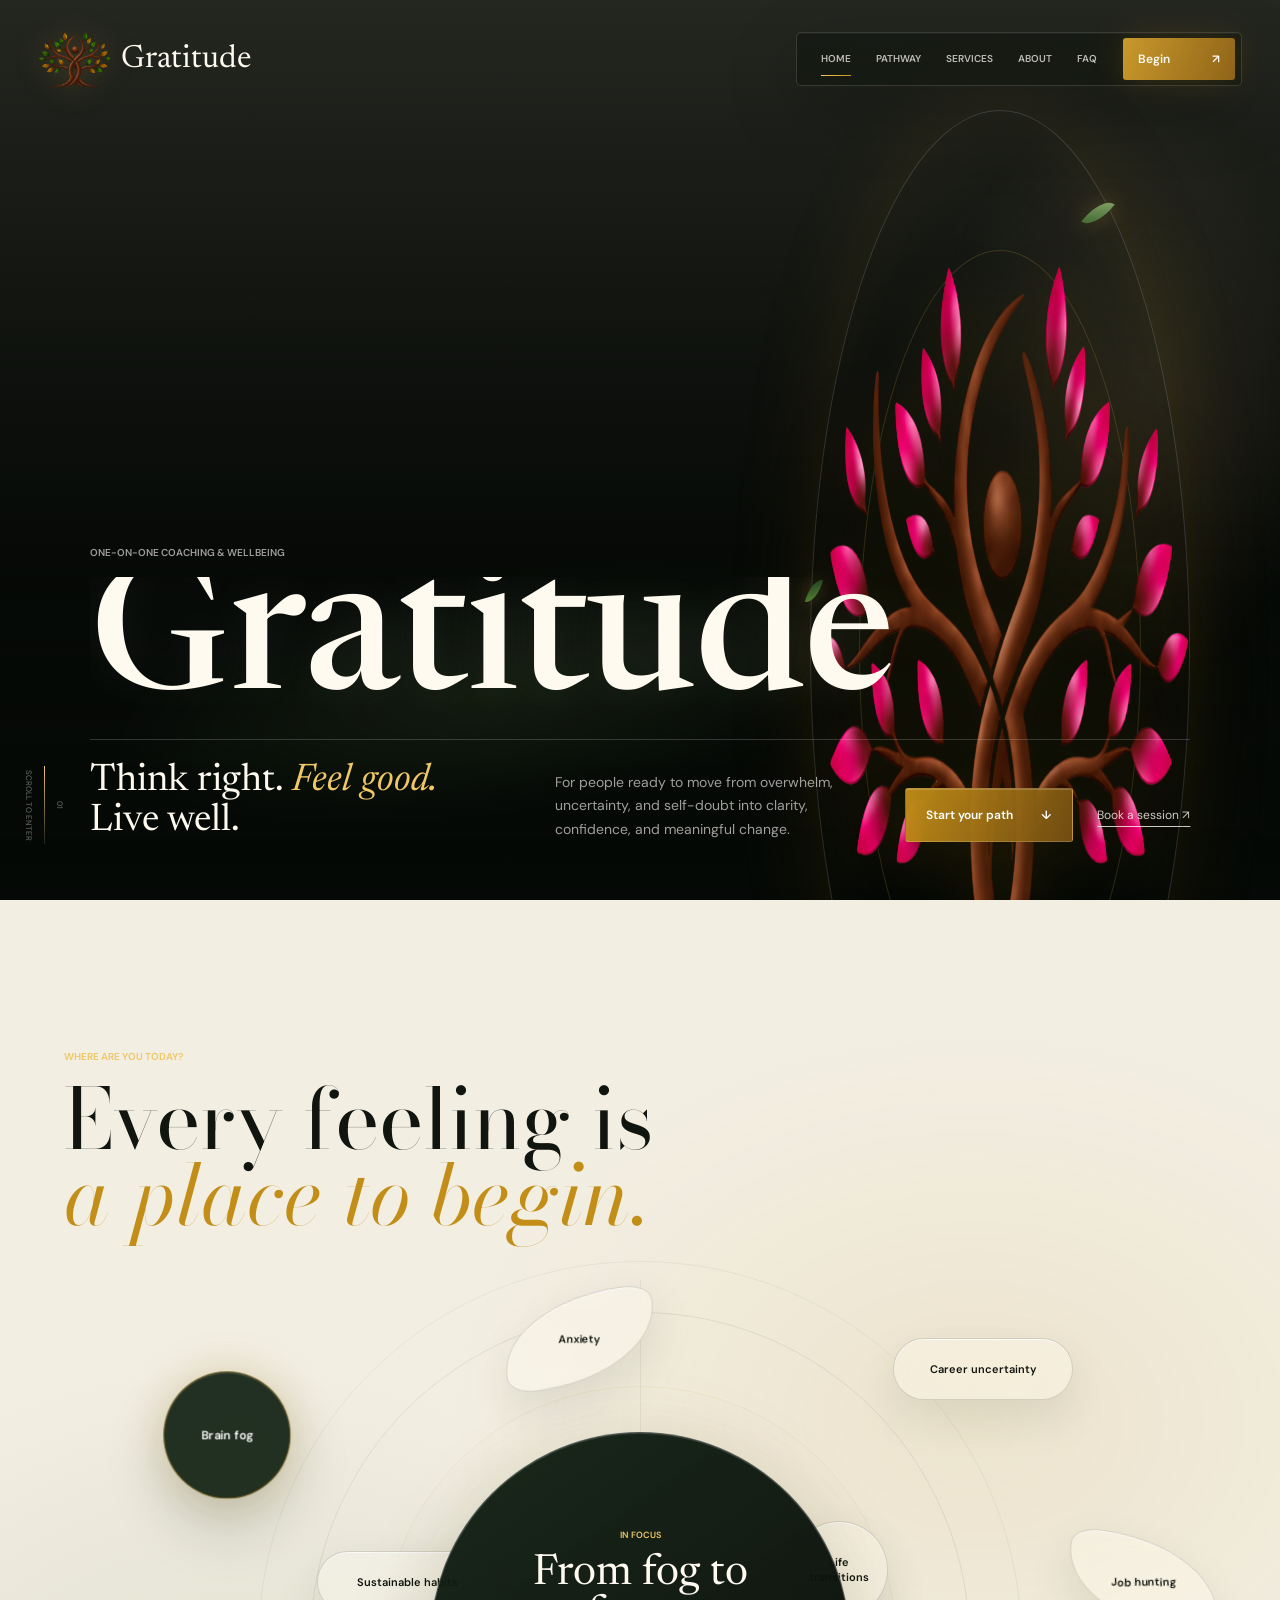
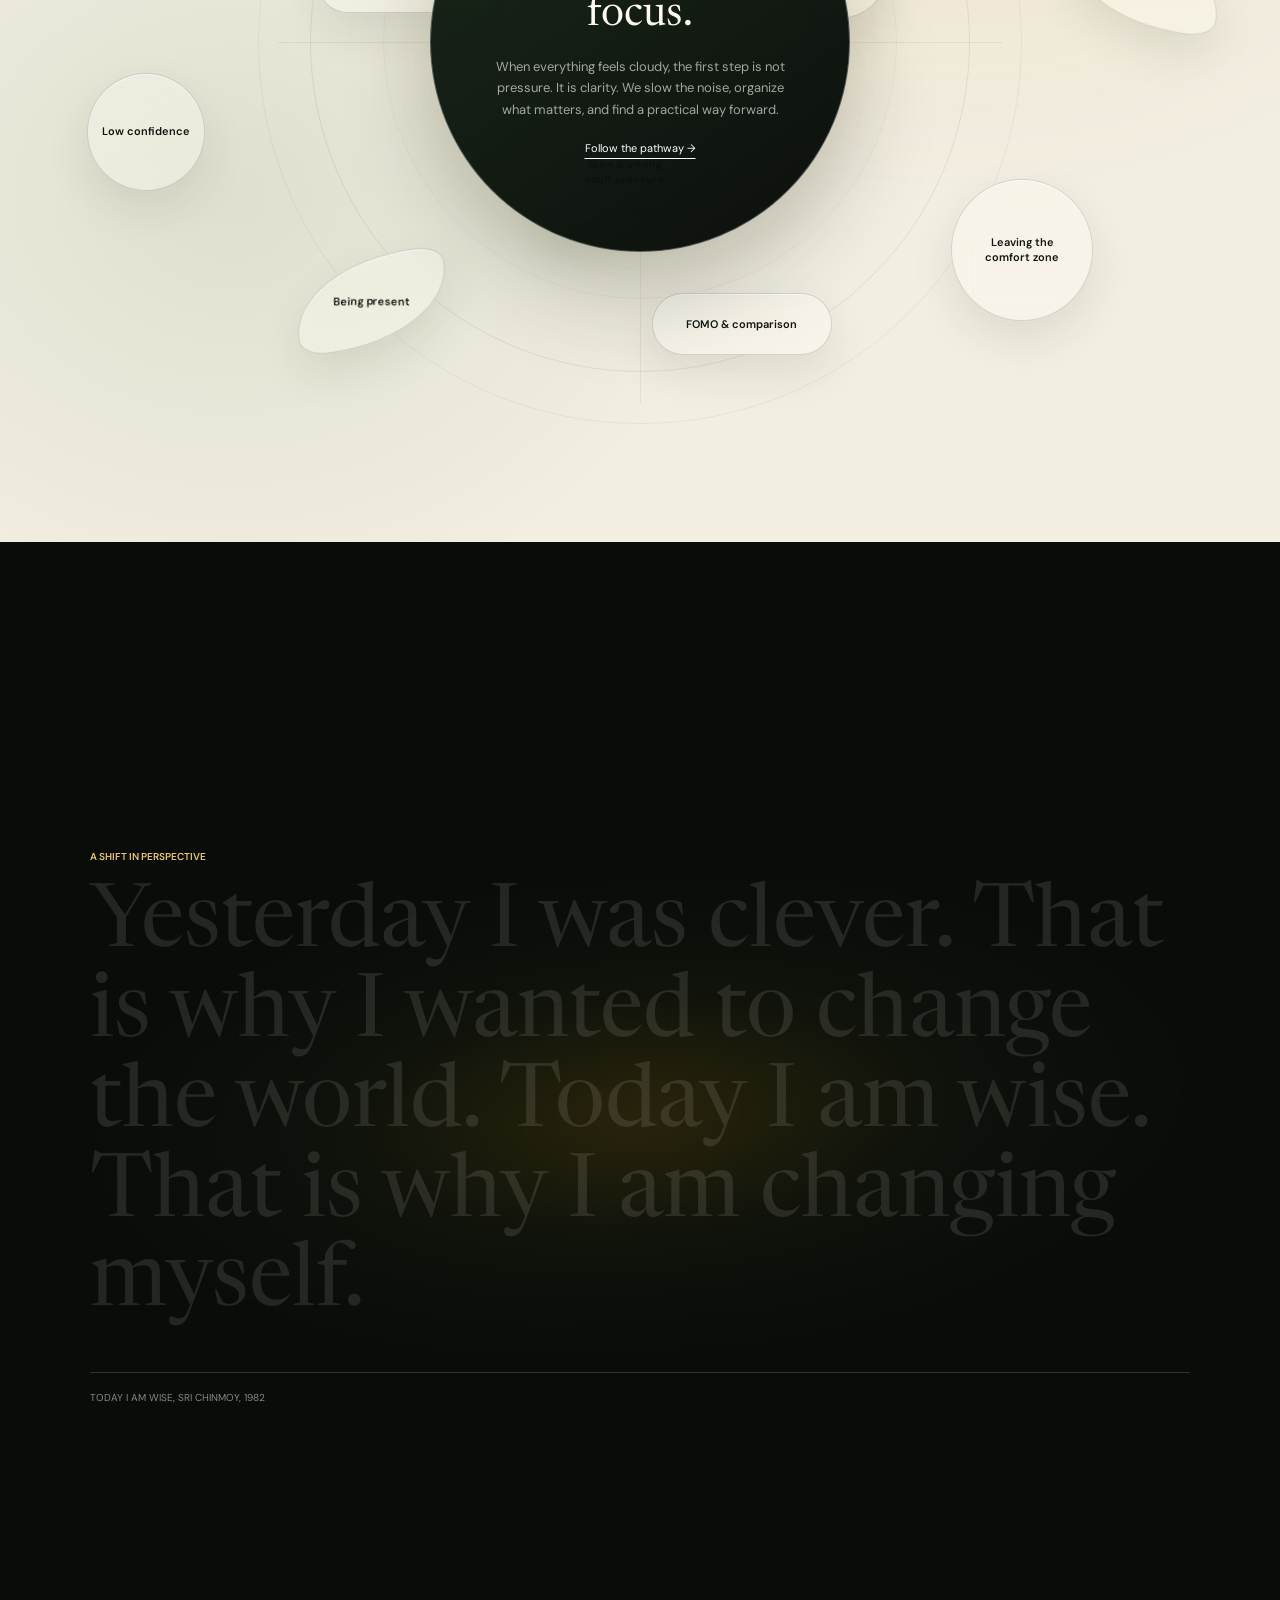
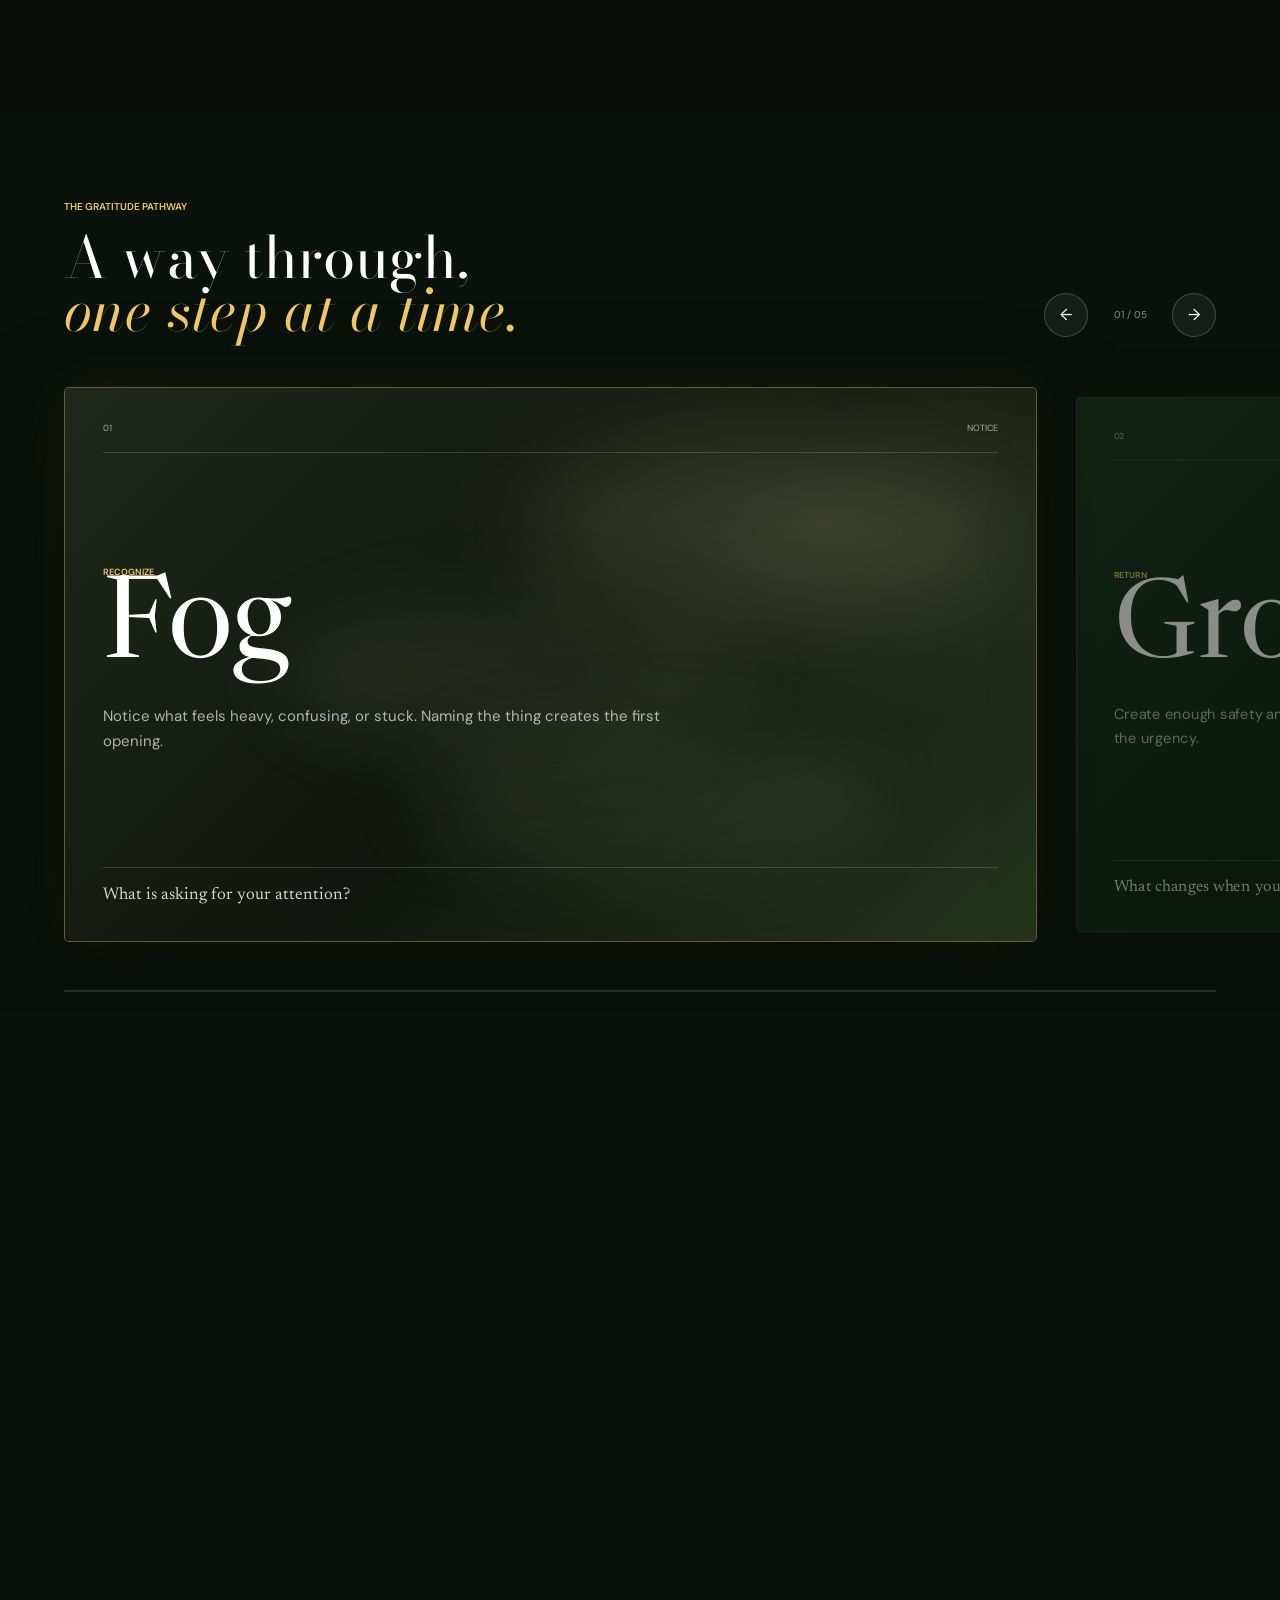
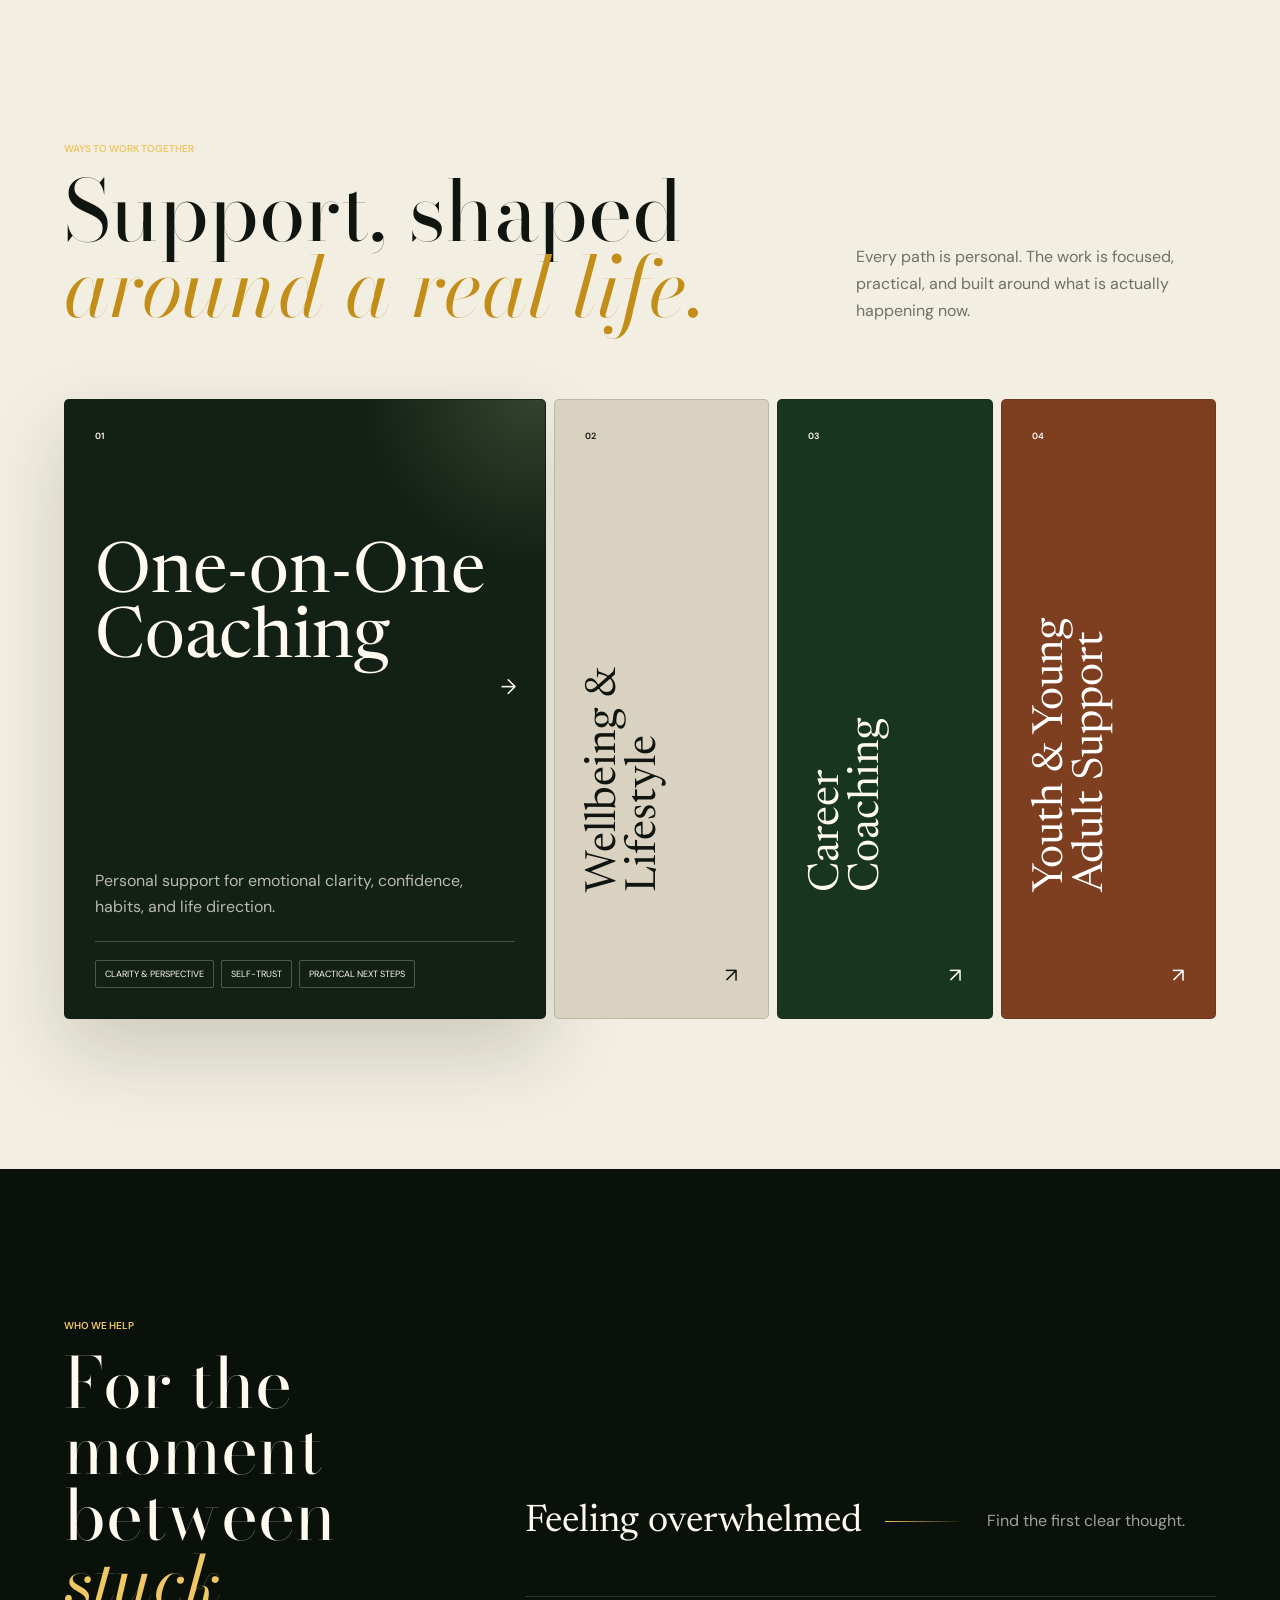
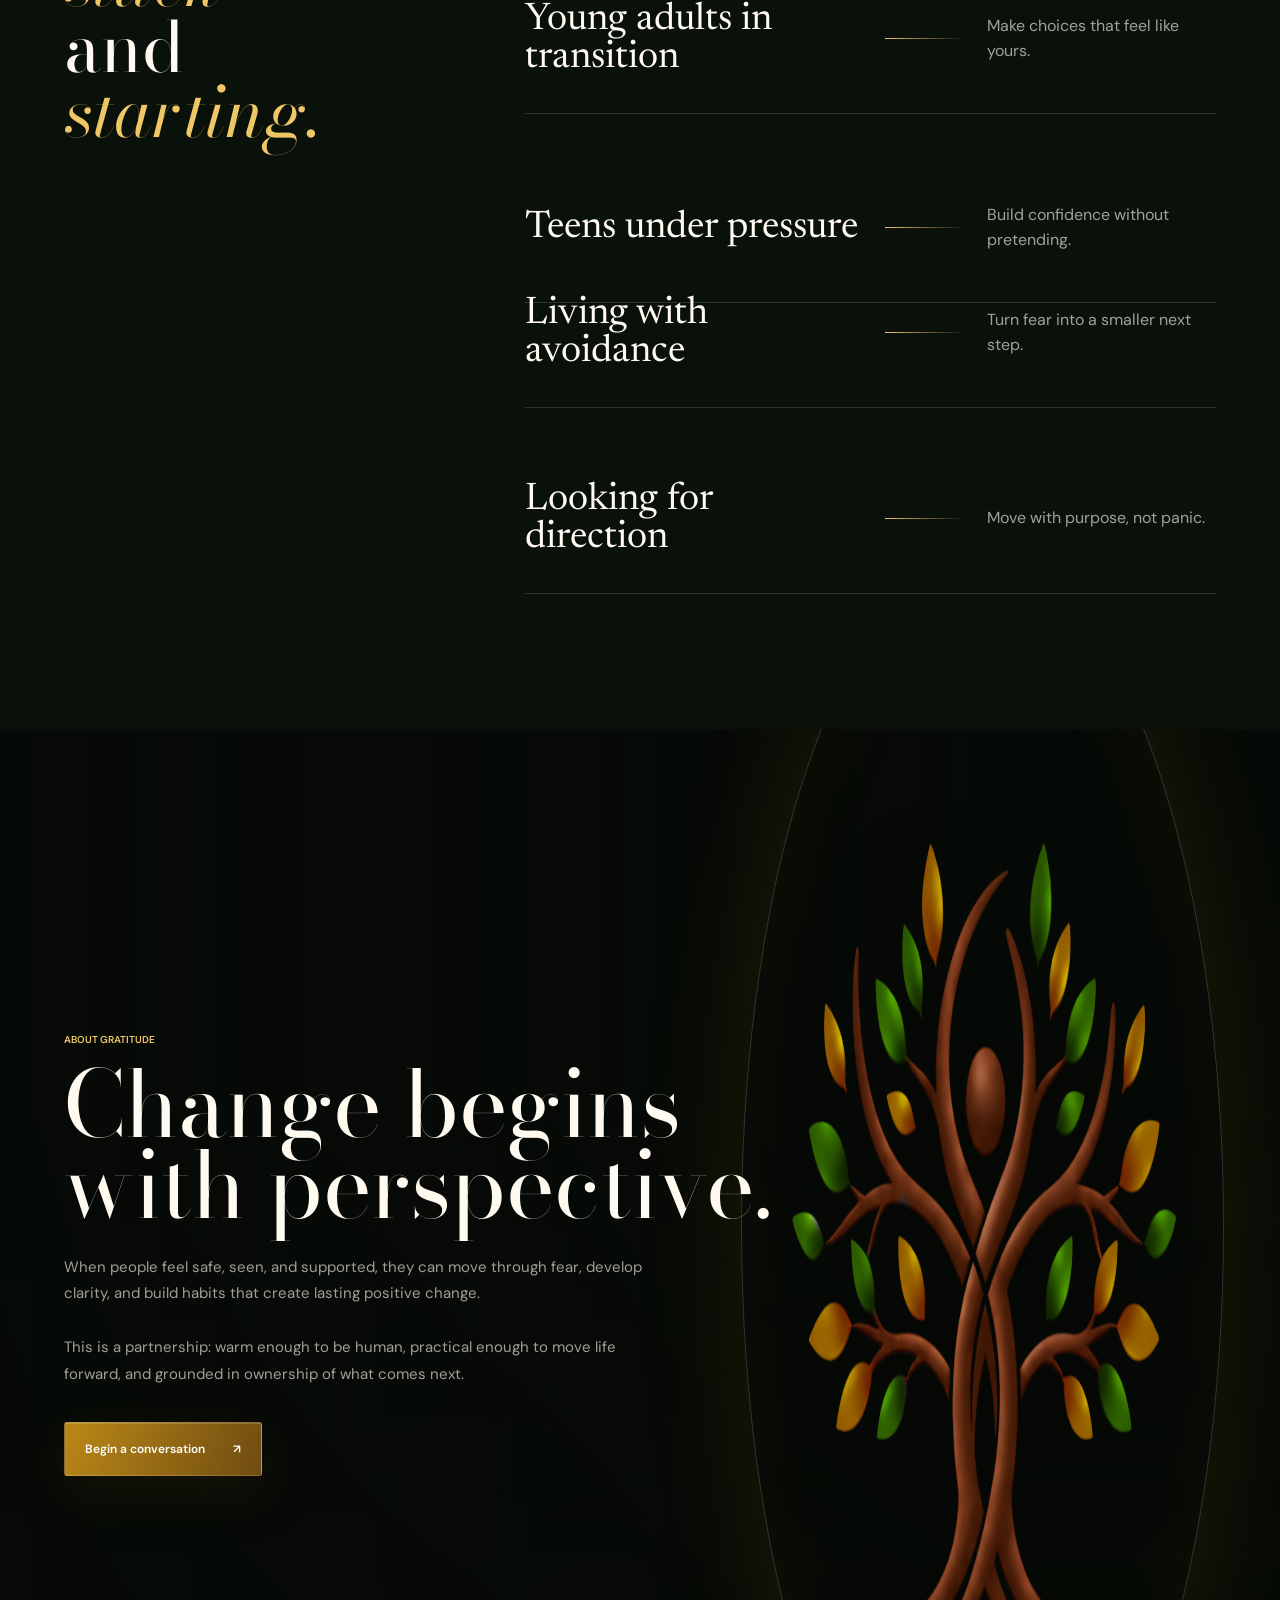
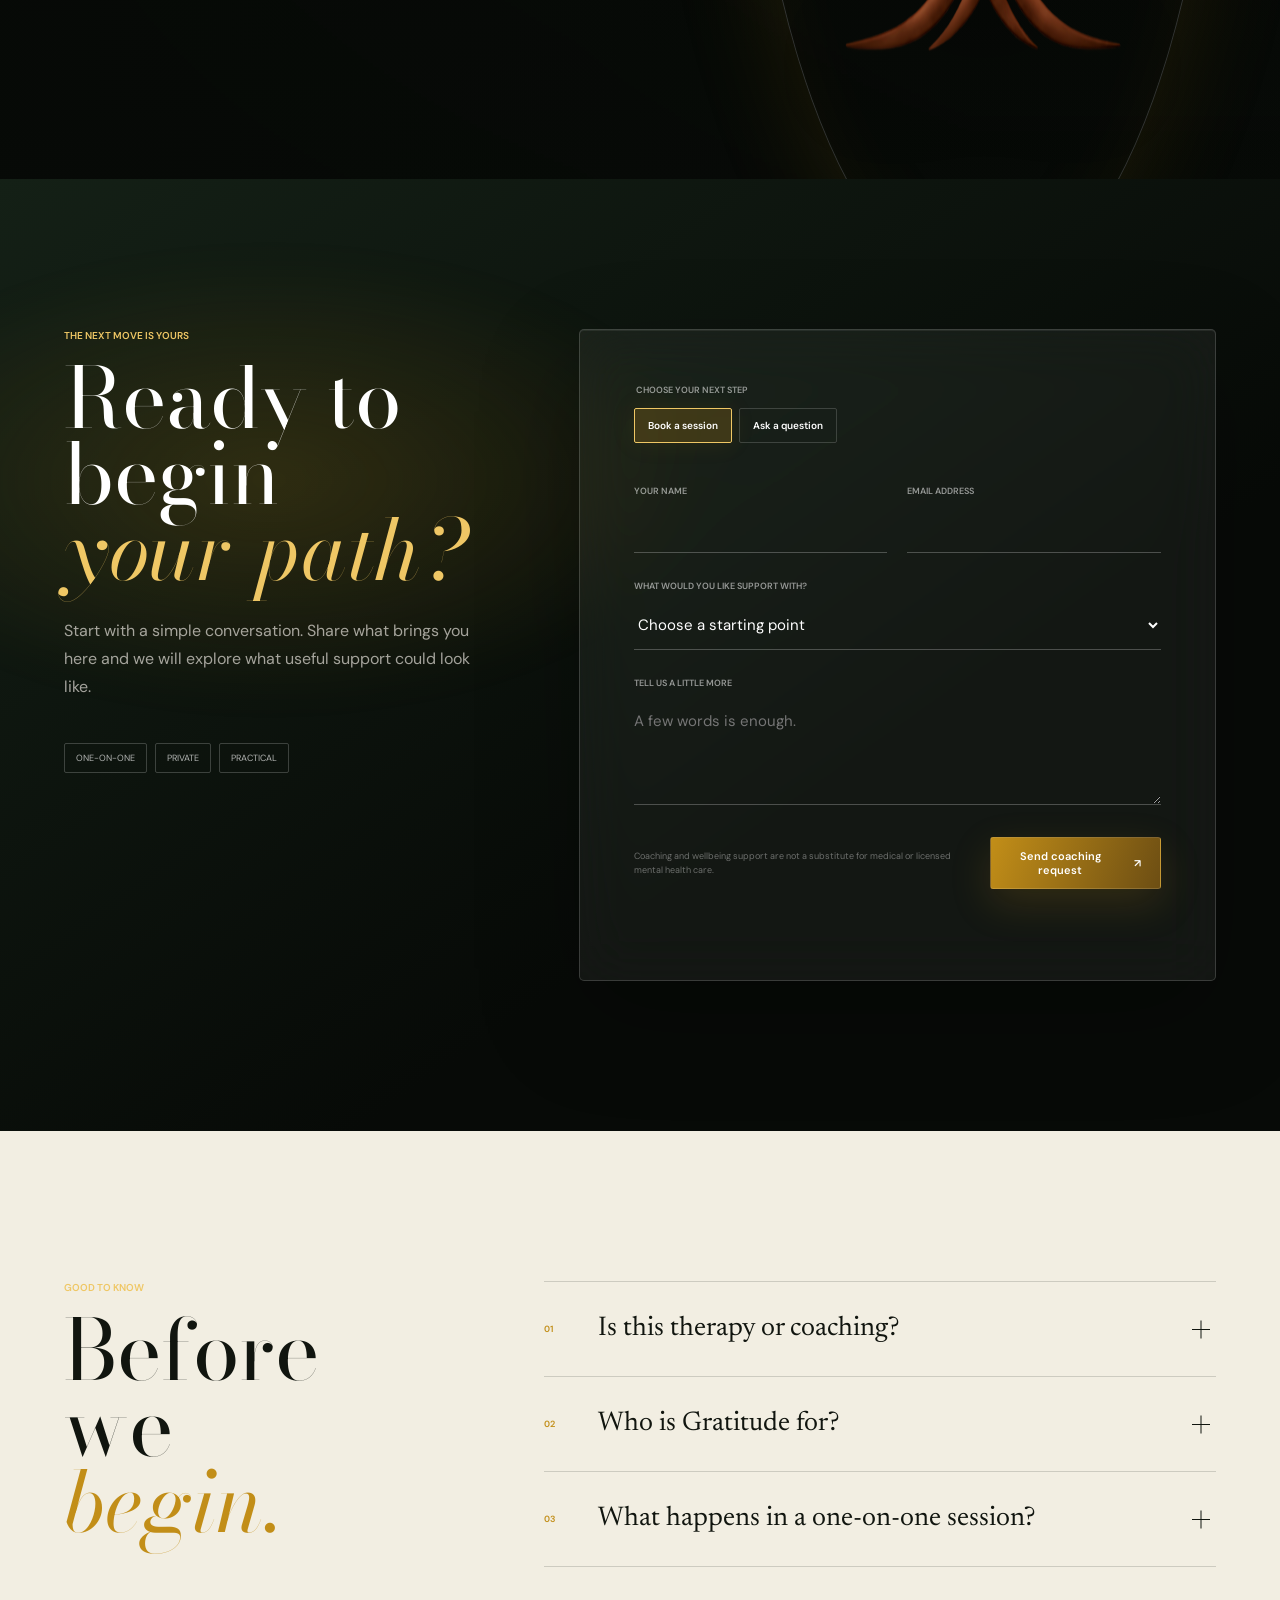
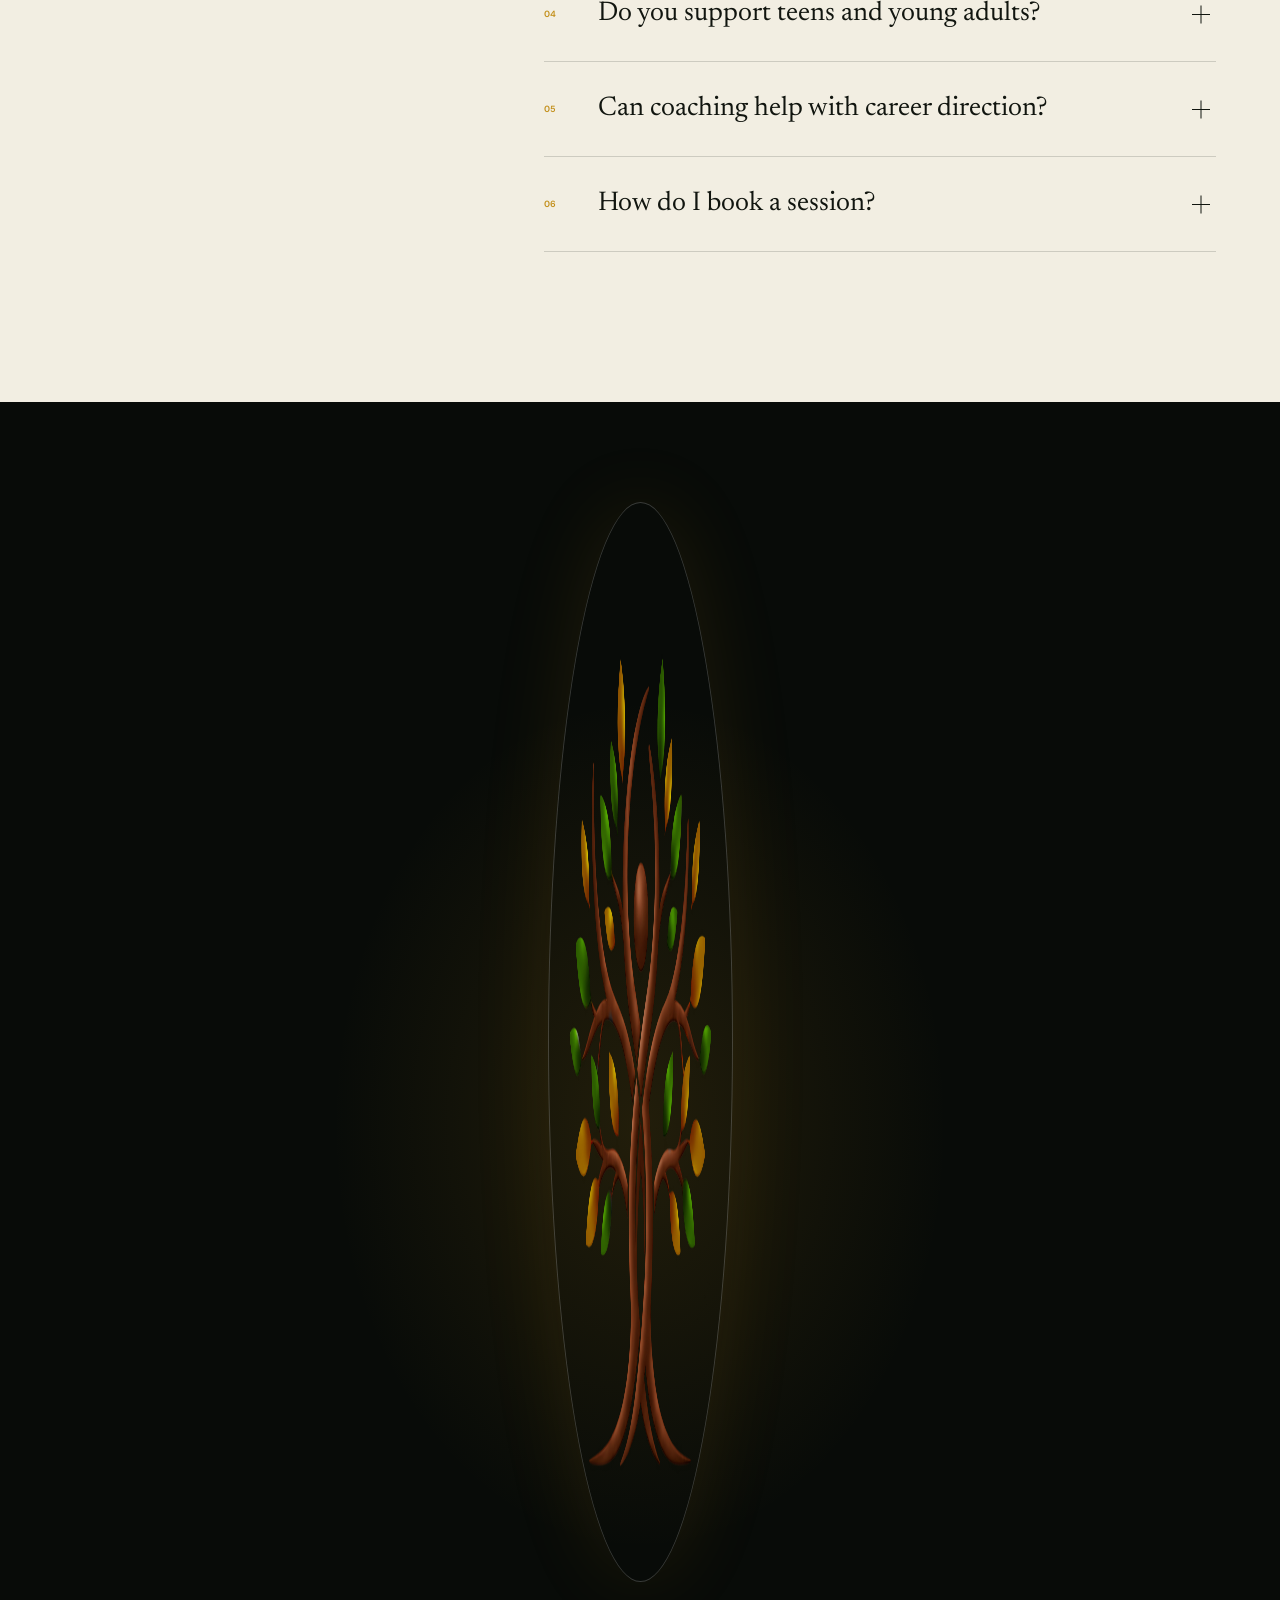
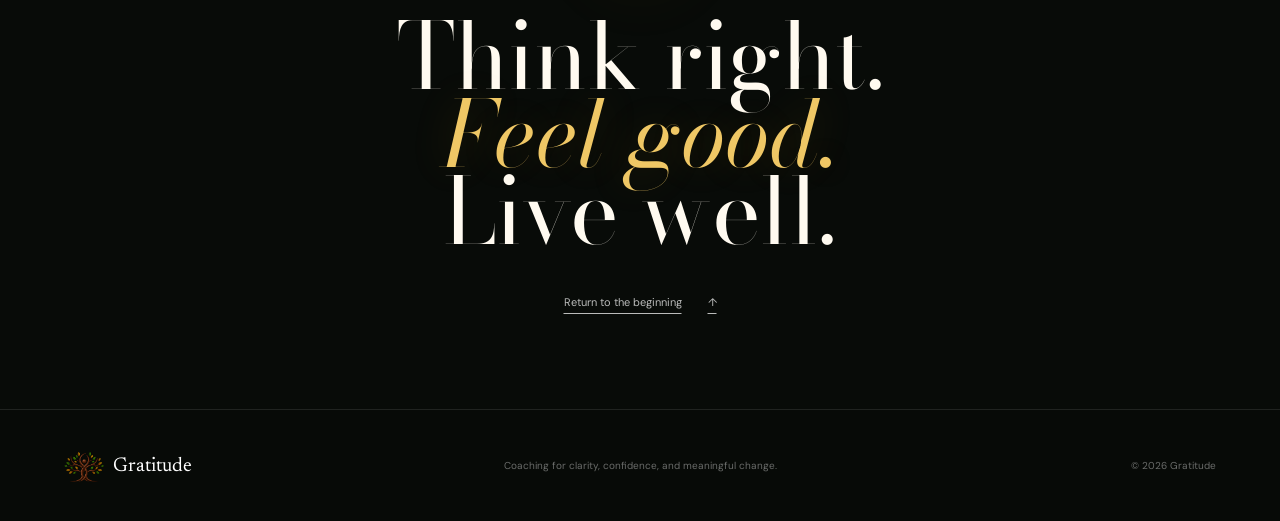
==== commit 8de58ea0: "Add technical SEO and structured data" ====
--- a/index.html
+++ b/index.html
@@ -2,19 +2,92 @@
 <html lang="en">
   <head>
     <meta charset="UTF-8">
-    <meta name="viewport" content="width=device-width, initial-scale=1">
-    <meta name="theme-color" content="#070a07">
-    <meta name="description" content="Gratitude offers one-on-one coaching and wellbeing support for clarity, confidence, and meaningful change.">
-    <meta property="og:title" content="Gratitude | Think right. Feel good. Live well.">
-    <meta property="og:description" content="A guided path from overwhelm and uncertainty toward clarity, confidence, and meaningful change.">
+    <meta name="viewport" content="width=device-width, initial-scale=1, viewport-fit=cover">
+    <meta name="theme-color" content="#0b1a14">
+    <meta name="color-scheme" content="dark">
+    <meta name="mobile-web-app-capable" content="yes">
+    <meta name="apple-mobile-web-app-capable" content="yes">
+    <meta name="apple-mobile-web-app-status-bar-style" content="black-translucent">
+    <meta name="robots" content="index, follow, max-image-preview:large, max-snippet:-1, max-video-preview:-1">
+    <meta name="description" content="One-on-one coaching and wellbeing support for clarity, confidence, healthier habits, career direction, and meaningful personal change with Gratitude.">
+    <link rel="canonical" href="https://www.thegratitude.ca/">
+    <meta property="og:site_name" content="Gratitude">
+    <meta property="og:title" content="One-on-One Coaching &amp; Wellbeing Support | Gratitude">
+    <meta property="og:description" content="Practical one-on-one coaching for clarity, confidence, sustainable habits, career direction, and meaningful personal change.">
     <meta property="og:type" content="website">
-    <title>Gratitude | Think right. Feel good. Live well.</title>
+    <meta property="og:url" content="https://www.thegratitude.ca/">
+    <meta property="og:image" content="https://www.thegratitude.ca/assets/images/LargeHeroLogo.png">
+    <meta property="og:image:secure_url" content="https://www.thegratitude.ca/assets/images/LargeHeroLogo.png">
+    <meta property="og:image:type" content="image/png">
+    <meta property="og:image:width" content="1080">
+    <meta property="og:image:height" content="1080">
+    <meta property="og:image:alt" content="Gratitude tree and grounding figure logo">
+    <meta name="twitter:card" content="summary">
+    <meta name="twitter:title" content="One-on-One Coaching &amp; Wellbeing Support | Gratitude">
+    <meta name="twitter:description" content="Practical coaching for clarity, confidence, healthier habits, career direction, and meaningful change.">
+    <meta name="twitter:image" content="https://www.thegratitude.ca/assets/images/LargeHeroLogo.png">
+    <meta name="twitter:image:alt" content="Gratitude tree and grounding figure logo">
+    <title>One-on-One Coaching &amp; Wellbeing Support | Gratitude</title>
     <link rel="icon" href="assets/images/logo.png" type="image/png">
+    <link rel="preload" href="assets/images/LargeHeroLogo.png" as="image" type="image/png" fetchpriority="high">
     <link rel="preconnect" href="https://fonts.googleapis.com">
     <link rel="preconnect" href="https://fonts.gstatic.com" crossorigin>
     <link href="https://fonts.googleapis.com/css2?family=Bodoni+Moda:opsz,wght@6..96,400;6..96,500&amp;family=DM+Sans:wght@400;500;600&amp;family=Newsreader:opsz,wght@6..72,400;6..72,500&amp;display=swap" rel="stylesheet">
     <link rel="stylesheet" href="styles.css">
     <script src="script.js" defer></script>
+    <script type="application/ld+json">
+      {
+        "@context": "https://schema.org",
+        "@graph": [
+          {
+            "@type": "Organization",
+            "@id": "https://www.thegratitude.ca/#organization",
+            "name": "Gratitude",
+            "url": "https://www.thegratitude.ca/",
+            "logo": {
+              "@type": "ImageObject",
+              "url": "https://www.thegratitude.ca/assets/images/logo.png",
+              "width": 1080,
+              "height": 1080
+            },
+            "description": "One-on-one coaching and wellbeing support for clarity, confidence, healthier habits, career direction, and meaningful personal change.",
+            "slogan": "Think right. Feel good. Live well.",
+            "hasOfferCatalog": {
+              "@type": "OfferCatalog",
+              "name": "Coaching and wellbeing services",
+              "itemListElement": [
+                { "@type": "Offer", "itemOffered": { "@type": "Service", "name": "One-on-One Coaching", "description": "Personal support for emotional clarity, confidence, habits, and life direction." } },
+                { "@type": "Offer", "itemOffered": { "@type": "Service", "name": "Wellbeing and Lifestyle Coaching", "description": "Support with routines, mindset, presence, stress, balance, and sustainable positive change." } },
+                { "@type": "Offer", "itemOffered": { "@type": "Service", "name": "Career Coaching", "description": "Guidance for career decisions, job hunting, interviews, workplace confidence, and professional growth." } },
+                { "@type": "Offer", "itemOffered": { "@type": "Service", "name": "Youth and Young Adult Support", "description": "Age-aware support for early teens, students, and young adults navigating pressure, identity, and change." } }
+              ]
+            }
+          },
+          {
+            "@type": "WebSite",
+            "@id": "https://www.thegratitude.ca/#website",
+            "url": "https://www.thegratitude.ca/",
+            "name": "Gratitude",
+            "description": "One-on-one coaching and wellbeing support for clarity, confidence, and meaningful change.",
+            "publisher": { "@id": "https://www.thegratitude.ca/#organization" },
+            "inLanguage": "en"
+          },
+          {
+            "@type": "FAQPage",
+            "@id": "https://www.thegratitude.ca/#faq-schema",
+            "url": "https://www.thegratitude.ca/#faq",
+            "mainEntity": [
+              { "@type": "Question", "name": "Is this therapy or coaching?", "acceptedAnswer": { "@type": "Answer", "text": "Gratitude offers coaching and wellbeing support, not therapy or medical treatment. Coaching focuses on perspective, goals, habits, choices, and practical ways forward." } },
+              { "@type": "Question", "name": "Who is Gratitude for?", "acceptedAnswer": { "@type": "Answer", "text": "Gratitude supports individuals, early teens, students, young adults, and people navigating change, anxiety, career questions, confidence, comparison, or a sense of being stuck." } },
+              { "@type": "Question", "name": "What happens in a one-on-one session?", "acceptedAnswer": { "@type": "Answer", "text": "A session begins with what is most present for you, followed by thoughtful questions, reflection, practical planning, and realistic actions to help you move forward." } },
+              { "@type": "Question", "name": "Do you support teens and young adults?", "acceptedAnswer": { "@type": "Answer", "text": "Yes. Support is shaped around age, context, and individual needs. Appropriate parent or guardian involvement will be discussed for minors." } },
+              { "@type": "Question", "name": "Can coaching help with career direction?", "acceptedAnswer": { "@type": "Answer", "text": "Yes. Career coaching can clarify direction, organize a job search, prepare for interviews, communicate strengths, and grow workplace confidence." } },
+              { "@type": "Question", "name": "How do I book a session?", "acceptedAnswer": { "@type": "Answer", "text": "Use the booking form to share your details and preferred support. Gratitude will follow up to arrange a suitable time and explain the next steps." } }
+            ]
+          }
+        ]
+      }
+    </script>
   </head>
   <body class="intro-running">
     <div class="site-intro" data-site-intro aria-hidden="true">
@@ -27,7 +100,7 @@
           <span class="intro-ring intro-ring-one"></span>
           <span class="intro-ring intro-ring-two"></span>
           <span class="intro-ring intro-ring-three"></span>
-          <img class="intro-logo" src="assets/images/LargeHeroLogo.png" alt="">
+          <img class="intro-logo" src="assets/images/LargeHeroLogo.png" alt="" width="1080" height="1080" fetchpriority="high">
         </div>
 
         <div class="intro-wordmark">
@@ -49,31 +122,31 @@
 
     <header class="site-header" data-header>
       <a class="brand" href="#top" aria-label="Gratitude home">
-        <img src="assets/images/logo.png" alt="">
+        <img src="assets/images/logo.png" alt="" width="1080" height="1080">
         <span>Gratitude</span>
       </a>
       <div class="nav-glass">
         <nav aria-label="Main navigation">
           <a href="#top">Home</a><a href="#pathway">Pathway</a><a href="#services">Services</a><a href="#about">About</a><a href="#faq">FAQ</a>
         </nav>
-        <a class="nav-book magnetic" href="#book"><span>Begin</span><span aria-hidden="true">&#8599;</span></a>
+        <a class="nav-book magnetic" href="#book" aria-label="Book a coaching session"><span>Begin</span><span aria-hidden="true">&#8599;</span></a>
         <button class="menu-button" type="button" aria-label="Open menu" aria-expanded="false"><span></span><span></span></button>
       </div>
     </header>
 
     <main id="main-content">
       <section class="hero" id="top" aria-labelledby="hero-title">
-        <div class="hero-media" aria-hidden="true" data-parallax="0.14"><video class="hero-video" src="assets/video/hero-a.mp4" autoplay loop muted playsinline preload="auto" disablepictureinpicture></video></div>
+        <div class="hero-media" aria-hidden="true" data-parallax="0.14"><video class="hero-video" src="assets/video/herosunrise.mp4" autoplay loop muted playsinline preload="auto" disablepictureinpicture></video></div>
         <div class="hero-film" aria-hidden="true"></div>
         <div class="hero-light hero-light-one" aria-hidden="true" data-parallax="-0.08"></div>
         <div class="hero-light hero-light-two" aria-hidden="true" data-parallax="0.05"></div>
         <div class="hero-emblem" aria-hidden="true" data-parallax="-0.11">
-          <span class="emblem-ring ring-one"></span><span class="emblem-ring ring-two"></span><img src="assets/images/LargeHeroLogo.png" alt="">
+          <span class="emblem-ring ring-one"></span><span class="emblem-ring ring-two"></span><img src="assets/images/LargeHeroLogo.png" alt="" width="1080" height="1080" fetchpriority="high">
           <i class="emblem-leaf leaf-one"></i><i class="emblem-leaf leaf-two"></i><i class="emblem-leaf leaf-three"></i>
         </div>
         <div class="hero-copy">
           <p class="hero-kicker reveal">One-on-one coaching &amp; wellbeing</p>
-          <h1 class="hero-title" id="hero-title"><span class="line"><span>Gratitude</span></span></h1>
+          <h1 class="hero-title" id="hero-title"><span class="line"><span>Gratitude</span></span><span class="sr-only"> one-on-one coaching and wellbeing support</span></h1>
           <div class="hero-lower reveal">
             <p class="hero-tagline">Think right. <em>Feel good.</em> Live well.</p>
             <p class="hero-intro">For people ready to move from overwhelm, uncertainty, and self-doubt into clarity, confidence, and meaningful change.</p>
@@ -91,7 +164,7 @@
         <header class="facing-heading reveal"><p class="eyebrow">Where are you today?</p><h2 id="facing-title">Every feeling is<br><em>a place to begin.</em></h2></header>
         <div class="concern-constellation reveal" data-concern-explorer>
           <div class="constellation-rings" aria-hidden="true"><span></span><span></span><span></span></div>
-          <article class="concern-core" aria-live="polite">
+          <article class="concern-core" data-current="01" aria-live="polite">
             <p>In focus</p><h3 data-concern-title>From fog to focus.</h3>
             <p data-concern-message>When everything feels cloudy, the first step is not pressure. It is clarity. We slow the noise, organize what matters, and find a practical way forward.</p>
             <a href="#pathway">Follow the pathway <span aria-hidden="true">&#8594;</span></a>
@@ -130,7 +203,7 @@
               <div class="path-card-copy"><p>Recognize</p><h3>Fog</h3><p>Notice what feels heavy, confusing, or stuck. Naming the thing creates the first opening.</p></div><p class="path-question">What is asking for your attention?</p>
             </article>
             <article class="path-card path-grounding" data-path-card="1">
-              <div class="card-atmosphere grounding-atmosphere" aria-hidden="true"><span></span><span></span><img src="assets/images/logo.png" alt=""></div><div class="path-card-top"><span>02</span><span>Settle</span></div>
+              <div class="card-atmosphere grounding-atmosphere" aria-hidden="true"><span></span><span></span><img src="assets/images/logo.png" alt="" width="1080" height="1080" loading="lazy" decoding="async"></div><div class="path-card-top"><span>02</span><span>Settle</span></div>
               <div class="path-card-copy"><p>Return</p><h3>Grounding</h3><p>Create enough safety and stillness to understand what is happening beneath the urgency.</p></div><p class="path-question">What changes when you feel supported?</p>
             </article>
             <article class="path-card path-clarity" data-path-card="2">
@@ -172,20 +245,20 @@
       </section>
 
       <section class="story-film" id="about" aria-labelledby="about-title">
-        <div class="story-media" aria-hidden="true" data-parallax="0.1"><video class="story-video" src="assets/video/hero-b.mp4" muted playsinline preload="metadata" disablepictureinpicture></video></div>
-        <div class="story-film-shade" aria-hidden="true"></div><div class="story-logo" aria-hidden="true" data-parallax="-0.07"><img src="assets/images/logo.png" alt=""></div>
+        <div class="story-media" aria-hidden="true" data-parallax="0.1"><video class="story-video" src="assets/video/hero-b.mp4" muted playsinline preload="none" disablepictureinpicture></video></div>
+        <div class="story-film-shade" aria-hidden="true"></div><div class="story-logo" aria-hidden="true" data-parallax="-0.07"><img src="assets/images/logo.png" alt="" width="1080" height="1080" loading="lazy" decoding="async"></div>
         <article class="story-copy reveal"><p class="eyebrow">About Gratitude</p><h2 id="about-title">Change begins<br>with perspective.</h2><p>When people feel safe, seen, and supported, they can move through fear, develop clarity, and build habits that create lasting positive change.</p><p>This is a partnership: warm enough to be human, practical enough to move life forward, and grounded in ownership of what comes next.</p><a class="liquid-button magnetic" href="#book"><span>Begin a conversation</span><span aria-hidden="true">&#8599;</span></a></article>
       </section>
 
       <section class="booking" id="book" aria-labelledby="booking-title">
         <div class="booking-light" aria-hidden="true"></div>
         <div class="booking-intro reveal"><p class="eyebrow">The next move is yours</p><h2 id="booking-title">Ready to begin<br><em>your path?</em></h2><p>Start with a simple conversation. Share what brings you here and we will explore what useful support could look like.</p><div class="booking-meta"><span>One-on-one</span><span>Private</span><span>Practical</span></div></div>
-        <form class="booking-form glass-panel reveal" id="booking-form" novalidate>
+        <form class="booking-form glass-panel reveal" id="booking-form" aria-labelledby="booking-title" novalidate>
           <fieldset class="form-mode" aria-label="How can we help?"><legend>Choose your next step</legend><label><input type="radio" name="request-type" value="session" checked><span>Book a session</span></label><label><input type="radio" name="request-type" value="question"><span>Ask a question</span></label></fieldset>
           <div class="field-row"><label><span>Your name</span><input type="text" name="name" autocomplete="name" required></label><label><span>Email address</span><input type="email" name="email" autocomplete="email" required></label></div>
           <label><span>What would you like support with?</span><select name="support" required><option value="">Choose a starting point</option><option>Clarity and confidence</option><option>Wellbeing and lifestyle</option><option>Career and job search</option><option>Youth or young adult support</option><option>Something else</option></select></label>
           <label><span>Tell us a little more</span><textarea name="message" rows="4" placeholder="A few words is enough."></textarea></label>
-          <div class="form-bottom"><p>Coaching and wellbeing support are not a substitute for medical or licensed mental health care.</p><button class="submit-button magnetic" type="submit"><span>Send request</span><span aria-hidden="true">&#8599;</span></button></div><p class="form-status" role="status" aria-live="polite"></p>
+          <div class="form-bottom"><p>Coaching and wellbeing support are not a substitute for medical or licensed mental health care.</p><button class="submit-button magnetic" type="submit"><span>Send coaching request</span><span aria-hidden="true">&#8599;</span></button></div><p class="form-status" role="status" aria-live="polite"></p>
         </form>
       </section>
 
@@ -201,8 +274,8 @@
         </div>
       </section>
 
-      <section class="closing" aria-label="Gratitude closing statement"><div class="closing-emblem" aria-hidden="true"><span></span><img src="assets/images/logo.png" alt=""></div><p>Think right.<br><em>Feel good.</em><br>Live well.</p><a class="back-top magnetic" href="#top"><span>Return to the beginning</span><span aria-hidden="true">&#8593;</span></a></section>
+      <section class="closing" aria-label="Gratitude closing statement"><div class="closing-emblem" aria-hidden="true"><span></span><img src="assets/images/logo.png" alt="" width="1080" height="1080" loading="lazy" decoding="async"></div><p>Think right.<br><em>Feel good.</em><br>Live well.</p><a class="back-top magnetic" href="#top"><span>Return to the beginning</span><span aria-hidden="true">&#8593;</span></a></section>
     </main>
-    <footer class="site-footer"><a class="footer-brand" href="#top"><img src="assets/images/logo.png" alt=""><span>Gratitude</span></a><p>Coaching for clarity, confidence, and meaningful change.</p><p>&copy; <span data-year></span> Gratitude</p></footer>
+    <footer class="site-footer"><a class="footer-brand" href="#top" aria-label="Return to the Gratitude homepage"><img src="assets/images/logo.png" alt="" width="1080" height="1080" loading="lazy" decoding="async"><span>Gratitude</span></a><p>Coaching for clarity, confidence, and meaningful change.</p><p>&copy; <span data-year></span> Gratitude</p></footer>
   </body>
 </html>
--- a/styles.css
+++ b/styles.css
@@ -26,9 +26,13 @@
 }
 
 * { box-sizing: border-box; }
-html { scroll-behavior: smooth; }
+html {
+  scroll-behavior: smooth;
+  background: var(--void);
+}
 body {
   margin: 0;
+  min-height: 100dvh;
   overflow-x: clip;
   background: var(--void);
   color: var(--white);
@@ -41,6 +45,17 @@
 button, input, select, textarea { font: inherit; }
 button, a { -webkit-tap-highlight-color: transparent; }
 a { color: inherit; }
+.sr-only {
+  position: absolute;
+  width: 1px;
+  height: 1px;
+  padding: 0;
+  margin: -1px;
+  overflow: hidden;
+  clip: rect(0, 0, 0, 0);
+  white-space: nowrap;
+  border: 0;
+}
 ::selection { background: var(--antique-gold); color: var(--ink); }
 :focus-visible { outline: 2px solid var(--soft-gold); outline-offset: 5px; }
 
@@ -344,12 +359,15 @@
 }
 .hero-media, .hero-video, .hero-film { position: absolute; inset: 0; width: 100%; height: 100%; }
 .hero-media { transform: translate3d(0, var(--parallax-y, 0), 0) scale(1.08); will-change: transform; }
-.hero-video { object-fit: cover; filter: saturate(.78) sepia(.06) contrast(1.04); }
+.hero-video {
+  object-fit: cover;
+  filter: brightness(1.08) saturate(1.04) contrast(.98);
+}
 .hero-film {
   z-index: 1;
   background:
-    linear-gradient(90deg, rgba(7,10,7,.86) 0%, rgba(7,10,7,.54) 42%, rgba(7,10,7,.16) 74%),
-    linear-gradient(0deg, rgba(7,10,7,.92) 0%, rgba(7,10,7,.2) 52%, rgba(7,10,7,.42) 100%);
+    linear-gradient(180deg, rgba(255,246,222,.12) 0%, rgba(255,246,222,.03) 42%, transparent 62%),
+    linear-gradient(0deg, rgba(5,9,6,.82) 0%, rgba(5,9,6,.5) 22%, rgba(5,9,6,.12) 48%, rgba(5,9,6,.08) 100%);
 }
 .hero-light {
   position: absolute;
@@ -933,6 +951,656 @@
   .intro-promise { gap: 10px; font-size: 8px; }
 }
 
+/* Phone art direction: isolated from the desktop composition. */
+@media (max-width: 900px) {
+  html {
+    scroll-padding-top: 76px;
+    background: #0b1a14;
+  }
+  body {
+    background: #0b1a14;
+    overscroll-behavior-y: none;
+  }
+  main > section { scroll-margin-top: 72px; }
+  :root {
+    --nav-logo-size: 54px;
+    --hero-logo-size: 205px;
+  }
+
+  .site-header {
+    top: max(12px, env(safe-area-inset-top));
+    left: max(16px, env(safe-area-inset-left));
+    right: max(16px, env(safe-area-inset-right));
+    align-items: flex-start;
+  }
+  .brand img { filter: drop-shadow(0 8px 18px rgba(0,0,0,.2)) drop-shadow(0 0 12px rgba(194,142,24,.18)); }
+  .brand { transition: opacity .35s ease, transform .45s var(--ease); }
+  .site-header.scrolled:not(.menu-open) .brand { opacity: 0; transform: translateY(-10px); pointer-events: none; }
+  .nav-glass {
+    width: 50px;
+    min-height: 50px;
+    border-color: rgba(255,255,255,.16);
+    background: rgba(7,10,7,.72);
+    box-shadow: 0 16px 42px rgba(0,0,0,.18), inset 0 1px rgba(255,255,255,.06);
+    backdrop-filter: blur(20px) saturate(135%);
+    -webkit-backdrop-filter: blur(20px) saturate(135%);
+  }
+  .menu-button { width: 48px; height: 48px; }
+  .site-header.menu-open .nav-glass {
+    top: max(8px, env(safe-area-inset-top));
+    left: max(8px, env(safe-area-inset-left));
+    right: max(8px, env(safe-area-inset-right));
+    height: calc(100svh - max(16px, env(safe-area-inset-top)) - env(safe-area-inset-bottom));
+    padding: 88px 26px max(28px, env(safe-area-inset-bottom));
+    justify-content: flex-end;
+    background:
+      radial-gradient(circle at 18% 12%, rgba(194,142,24,.13), transparent 28%),
+      rgba(7,10,7,.97);
+  }
+  .site-header.menu-open .brand { opacity: 1; transform: none; }
+  .site-header.menu-open nav a { padding: 15px 0; font-size: 38px; }
+  .site-header.menu-open .nav-book { margin-top: 20px; }
+
+  .hero {
+    height: 100dvh;
+    min-height: 700px;
+    max-height: none;
+  }
+  @supports (height: 100lvh) {
+    .hero { height: 100lvh; }
+    .hero-copy {
+      height: 100svh;
+      min-height: 700px;
+    }
+  }
+  .hero-media { scale: 1.03; }
+  .hero-film {
+    background:
+      linear-gradient(180deg, rgba(255,246,222,.1) 0%, transparent 42%),
+      linear-gradient(0deg, rgba(5,9,6,.84) 0%, rgba(5,9,6,.53) 29%, rgba(5,9,6,.14) 58%, rgba(5,9,6,.1) 100%);
+  }
+  .hero-copy {
+    padding: 118px 18px max(26px, calc(20px + env(safe-area-inset-bottom)));
+  }
+  .hero-kicker { margin-bottom: 12px; font-size: 9px; }
+  .hero-title { font-size: 78px; line-height: .78; }
+  .hero-lower { margin-top: 9px; padding-top: 18px; gap: 17px; }
+  .hero-tagline { max-width: 350px; font-size: 29px; line-height: 1.04; }
+  .hero-intro { max-width: 355px; font-size: 12px; line-height: 1.7; }
+  .hero-actions { display: grid; grid-template-columns: minmax(0,1fr) auto; gap: 16px; }
+  .liquid-button { min-height: 50px; justify-content: space-between; }
+  .hero-emblem { top: 67px; right: -50px; width: var(--hero-logo-size); opacity: .48; }
+  .ring-two { display: none; }
+
+  .facing {
+    padding: 94px 18px 76px;
+    background:
+      radial-gradient(circle at 94% 22%, rgba(194,142,24,.1), transparent 25%),
+      var(--ivory);
+  }
+  .facing-heading h2,
+  .services-heading h2,
+  .booking-intro h2,
+  .faq-heading h2 { font-size: 52px; line-height: .92; }
+  .concern-constellation { width: 100%; margin-top: 42px; padding-bottom: 0; gap: 14px; }
+  .concern-core {
+    min-height: 330px;
+    padding: 35px 30px;
+    border-color: rgba(239,199,101,.24);
+    background:
+      radial-gradient(circle at 86% 10%, rgba(194,142,24,.14), transparent 34%),
+      linear-gradient(145deg, #15251a, #080e09 72%);
+    box-shadow: 0 28px 75px rgba(17,32,19,.18), inset 0 1px rgba(255,255,255,.09);
+  }
+  .concern-core h3 { max-width: 290px; font-size: 43px; }
+  .concern-core > p:nth-child(3) { max-width: 310px; margin: 19px 0 24px; }
+  .concern-cloud {
+    width: calc(100vw - 18px);
+    margin-left: 0;
+    padding: 8px 18px 20px 0;
+    gap: 9px;
+    scroll-padding-left: 0;
+    overscroll-behavior-x: contain;
+    -webkit-overflow-scrolling: touch;
+    mask-image: linear-gradient(90deg,#000 0,#000 calc(100% - 34px),transparent 100%);
+    -webkit-mask-image: linear-gradient(90deg,#000 0,#000 calc(100% - 34px),transparent 100%);
+  }
+  .concern-node {
+    min-width: 142px;
+    width: 142px;
+    height: 78px;
+    border-color: rgba(17,21,15,.13);
+    background: rgba(255,255,255,.38);
+    box-shadow: 0 14px 34px rgba(44,48,30,.08), inset 0 1px rgba(255,255,255,.76);
+    scroll-snap-align: start;
+  }
+  .concern-node:nth-child(3n + 2) { height: 78px; }
+  .concern-node:nth-child(3n) { min-width: 168px; width: 168px; height: 64px; }
+  .concern-node.is-active {
+    border-color: rgba(194,142,24,.5);
+    background: var(--deep-green);
+    box-shadow: 0 18px 40px rgba(17,32,19,.2), 0 0 28px rgba(194,142,24,.1);
+  }
+
+  .quote-stage {
+    min-height: 100svh;
+    padding: 96px 18px 72px;
+    justify-content: center;
+  }
+  .quote-light { width: 130vw; height: 46vh; left: -20vw; top: 31%; }
+  .scrub-quote { font-size: 46px; line-height: 1.015; }
+  .quote-stage cite { margin-top: 30px; }
+
+  .pathway .sticky-viewport { padding: 88px 0 58px; }
+  .pathway-heading { width: calc(100% - 36px); align-items: flex-end; }
+  .pathway-heading h2 { font-size: 43px; }
+  .carousel-controls { gap: 9px; }
+  .carousel-controls button { width: 42px; height: 42px; }
+  .path-horizontal-track {
+    margin-top: 40px;
+    padding: 0 18px 25px;
+    gap: 12px;
+    scroll-padding-left: 18px;
+    scroll-snap-type: x mandatory;
+    overscroll-behavior-x: contain;
+    -webkit-overflow-scrolling: touch;
+    touch-action: pan-x;
+  }
+  .path-card {
+    width: min(82vw, 335px);
+    height: 525px;
+    padding: 27px 24px;
+    scroll-snap-align: start;
+    scroll-snap-stop: always;
+    border-color: rgba(255,255,255,.18);
+  }
+  .path-card-copy h3 { font-size: 72px; }
+  .path-card-copy > p:last-child { margin-top: 23px; font-size: 13px; line-height: 1.6; }
+  .path-question { font-size: 16px; }
+  .path-progress { left: 18px; right: 18px; bottom: 28px; }
+
+  .services { padding: 94px 18px; }
+  .services-heading { gap: 20px; margin-bottom: 43px; }
+  .services-heading > p:last-child { max-width: 330px; font-size: 13px; }
+  .service-deck { gap: 8px; }
+  .service-card,
+  .service-card.is-open {
+    min-height: 98px;
+    max-height: 98px;
+    scroll-margin-top: 82px;
+    border-radius: 4px;
+  }
+  .service-card.is-open { min-height: 455px; max-height: 455px; }
+  .service-trigger {
+    min-height: 96px;
+    height: 96px;
+    padding: 20px;
+    grid-template-columns: 30px 1fr 22px;
+  }
+  .service-card.is-open .service-trigger { min-height: 205px; height: 205px; }
+  .service-trigger h3,
+  .service-card.is-open .service-trigger h3 { font-size: 30px; line-height: .92; }
+  .service-detail { left: 20px; right: 20px; bottom: 25px; }
+  .service-detail > p { margin-bottom: 18px; font-size: 13px; line-height: 1.55; }
+  .service-detail ul { padding-top: 14px; }
+
+  .people {
+    min-height: auto;
+    padding: 94px 0 76px;
+    gap: 42px;
+    overflow: hidden;
+  }
+  .people-sticky { padding: 0 18px; }
+  .people-sticky h2 { font-size: 50px; line-height: .94; }
+  .people-stream {
+    width: 100%;
+    padding: 0 18px 22px;
+    display: flex;
+    gap: 12px;
+    overflow-x: auto;
+    scroll-snap-type: x mandatory;
+    scroll-padding-left: 18px;
+    overscroll-behavior-x: contain;
+    scrollbar-width: none;
+    -webkit-overflow-scrolling: touch;
+  }
+  .people-stream::-webkit-scrollbar { display: none; }
+  .people-line {
+    position: relative;
+    width: min(78vw, 310px);
+    min-width: min(78vw, 310px);
+    min-height: 292px;
+    padding: 28px 25px;
+    display: flex;
+    flex-direction: column;
+    align-items: flex-start;
+    justify-content: space-between;
+    gap: 20px;
+    overflow: hidden;
+    border: 1px solid rgba(255,255,255,.15);
+    border-radius: 4px;
+    background: linear-gradient(145deg,rgba(255,255,255,.065),rgba(255,255,255,.018));
+    scroll-snap-align: start;
+    scroll-snap-stop: always;
+    translate: none;
+  }
+  .people-line::after {
+    content: "";
+    position: absolute;
+    right: -50px;
+    bottom: -70px;
+    width: 170px;
+    aspect-ratio: 1;
+    border: 1px solid rgba(239,199,101,.13);
+    border-radius: 50%;
+    box-shadow: 0 0 55px rgba(194,142,24,.08);
+  }
+  .people-line > span { max-width: 240px; font-size: 34px; line-height: .98; }
+  .people-line i { width: 54px; background: linear-gradient(90deg,var(--soft-gold),transparent); }
+  .people-line p { max-width: 210px; font-size: 13px; }
+  .people-line:nth-child(even) { background: linear-gradient(145deg,rgba(79,113,55,.13),rgba(255,255,255,.018)); }
+
+  .story-film { height: 100svh; min-height: 700px; }
+  .story-film-shade {
+    background:
+      linear-gradient(0deg,rgba(7,10,7,.97) 0%,rgba(7,10,7,.68) 50%,rgba(7,10,7,.2) 100%),
+      linear-gradient(90deg,rgba(7,10,7,.58),transparent);
+  }
+  .story-logo { top: 78px; right: -24px; width: 175px; opacity: .46; }
+  .story-copy { width: calc(100% - 36px); padding-bottom: max(38px, calc(24px + env(safe-area-inset-bottom))); }
+  .story-copy h2 { font-size: 53px; line-height: .88; }
+  .story-copy > p:not(.eyebrow) { max-width: 350px; font-size: 12px; line-height: 1.65; }
+  .story-copy .liquid-button { margin-top: 26px; }
+
+  .booking { padding: 94px 18px; gap: 44px; }
+  .booking-intro > p:not(.eyebrow) { margin-top: 23px; font-size: 13px; }
+  .booking-meta { margin-top: 28px; }
+  .booking-form { padding: 28px 20px; }
+  .form-mode { margin-bottom: 28px; display: grid; grid-template-columns: 1fr 1fr; gap: 8px; }
+  .form-mode legend { grid-column: 1 / -1; }
+  .form-mode label { display: block; margin: 0; }
+  .form-mode label span { min-height: 42px; display: grid; place-items: center; padding: 8px; text-align: center; }
+  .field-row { grid-template-columns: 1fr; gap: 0; }
+  .booking-form > label,
+  .field-row label { margin-bottom: 24px; }
+  .booking-form input:not([type="radio"]),
+  .booking-form select,
+  .booking-form textarea { font-size: 16px; }
+  .form-bottom { align-items: stretch; flex-direction: column; gap: 22px; }
+  .submit-button { width: 100%; min-height: 54px; }
+
+  .faq { padding: 94px 18px; gap: 38px; }
+  .faq-list summary { min-height: 78px; grid-template-columns: 25px 1fr 18px; gap: 12px; font-size: 20px; }
+  .faq-list details > p { margin: 0 0 28px 37px; padding-right: 5px; font-size: 13px; }
+
+  .closing {
+    min-height: 100svh;
+    padding: 84px 18px max(55px, calc(35px + env(safe-area-inset-bottom)));
+  }
+  .closing-emblem { width: 132px; }
+  .closing > p { margin-top: 30px; font-size: 57px; line-height: .88; }
+  .back-top { margin-top: 36px; }
+  .site-footer { padding: 34px 18px max(34px, calc(22px + env(safe-area-inset-bottom))); gap: 18px; }
+}
+
+@media (max-width: 370px) {
+  :root { --nav-logo-size: 50px; --hero-logo-size: 185px; }
+  .hero-title { font-size: 68px; }
+  .hero-tagline { font-size: 26px; }
+  .hero-actions { gap: 11px; }
+  .liquid-button { padding: 0 13px; gap: 10px; font-size: 11px; }
+  .facing-heading h2,
+  .services-heading h2,
+  .booking-intro h2,
+  .faq-heading h2 { font-size: 46px; }
+  .scrub-quote { font-size: 41px; }
+  .pathway-heading h2 { font-size: 39px; }
+  .carousel-controls button { width: 39px; height: 39px; }
+  .path-card { width: calc(100vw - 50px); height: 510px; }
+  .path-card-copy h3 { font-size: 64px; }
+  .service-trigger h3,
+  .service-card.is-open .service-trigger h3 { font-size: 27px; }
+  .people-sticky h2 { font-size: 45px; }
+  .story-copy h2 { font-size: 47px; }
+  .closing > p { font-size: 51px; }
+}
+
+@media (max-width: 900px) and (max-height: 620px) and (orientation: landscape) {
+  .hero { min-height: 620px; }
+  .hero-copy { padding-top: 90px; }
+  .hero-title { font-size: 68px; }
+  .hero-emblem { width: 160px; top: 58px; }
+  .story-film { min-height: 620px; }
+  .story-copy { padding-top: 100px; }
+  .story-copy h2 { font-size: 46px; }
+  .closing { min-height: 620px; }
+}
+
+/* Mobile v2: vertical scroll narratives replace desktop interaction models. */
+@media (max-width: 900px) {
+  .skip-link:not(:focus-visible) {
+    width: 1px;
+    height: 1px;
+    padding: 0;
+    overflow: hidden;
+    clip-path: inset(50%);
+    white-space: nowrap;
+  }
+
+  .hero-emblem {
+    top: 102px;
+    right: 18px;
+    width: 126px;
+    opacity: 1;
+  }
+  .hero-emblem img {
+    width: 100%;
+    animation: none;
+    filter: drop-shadow(0 14px 24px rgba(0,0,0,.3));
+  }
+  .hero-emblem .emblem-ring,
+  .hero-emblem .emblem-leaf { display: none; }
+
+  .facing {
+    height: 420svh;
+    min-height: 0;
+    padding: 94px 18px 0;
+    overflow: visible;
+    background:
+      radial-gradient(circle at 90% 10%, rgba(194,142,24,.09), transparent 24%),
+      var(--deep-green);
+    color: var(--white);
+  }
+  .facing-heading { position: relative; z-index: 4; }
+  .facing-heading h2 { max-width: 390px; font-size: 48px; }
+  .facing-heading .eyebrow { color: var(--soft-gold); }
+  .concern-constellation {
+    position: sticky;
+    top: 76px;
+    width: 100%;
+    height: calc(100svh - 88px);
+    min-height: 610px;
+    margin: 28px 0 0;
+    padding: 0;
+    display: block;
+    overflow: hidden;
+    transform: none;
+  }
+  .concern-constellation::before {
+    content: "";
+    position: absolute;
+    left: 0;
+    right: 0;
+    top: 0;
+    height: 1px;
+    background: linear-gradient(90deg,var(--soft-gold),rgba(255,255,255,.08),transparent);
+  }
+  .concern-core {
+    position: absolute;
+    inset: 1px 0 104px;
+    width: auto;
+    min-height: 0;
+    padding: 46px 5px 34px;
+    justify-content: center;
+    border: 0;
+    border-radius: 0;
+    background: transparent;
+    box-shadow: none;
+    text-align: left;
+    transform: none;
+  }
+  .concern-core::before {
+    content: attr(data-current) " / 11";
+    position: absolute;
+    top: 28px;
+    right: 2px;
+    color: rgba(255,250,244,.4);
+    font-size: 9px;
+  }
+  .concern-core > p:first-child { margin-bottom: 15px; }
+  .concern-core h3 {
+    max-width: 360px;
+    font-size: 56px;
+    line-height: .9;
+    text-wrap: balance;
+  }
+  .concern-core > p:nth-child(3) {
+    max-width: 355px;
+    margin: 27px 0 30px;
+    color: rgba(255,250,244,.66);
+    font-size: 14px;
+    line-height: 1.65;
+  }
+  .concern-core a { color: var(--white); }
+  .concern-core.is-changing { animation: mobile-copy-shift .62s var(--ease); }
+  .concern-cloud {
+    position: absolute;
+    inset: auto 0 20px;
+    width: 100%;
+    height: 64px;
+    margin: 0;
+    padding: 0 46% 12px;
+    gap: 8px;
+    align-items: end;
+    overflow-x: auto;
+    scroll-snap-type: none;
+    mask-image: linear-gradient(90deg,transparent,#000 20%,#000 80%,transparent);
+    -webkit-mask-image: linear-gradient(90deg,transparent,#000 20%,#000 80%,transparent);
+    pointer-events: none;
+  }
+  .concern-node,
+  .concern-node:nth-child(3n + 2),
+  .concern-node:nth-child(3n) {
+    position: relative;
+    left: auto;
+    top: auto;
+    width: auto;
+    min-width: max-content;
+    height: 38px;
+    padding: 0 13px;
+    border: 0;
+    border-bottom: 1px solid rgba(255,255,255,.12);
+    border-radius: 0;
+    background: transparent;
+    box-shadow: none;
+    color: rgba(255,250,244,.34);
+    animation: none;
+    transform: none;
+    transition: color .45s ease, border-color .45s ease, opacity .45s ease;
+  }
+  .concern-node.is-active,
+  .concern-node:hover,
+  .concern-node:focus-visible {
+    border-color: var(--soft-gold);
+    background: transparent;
+    box-shadow: none;
+    color: var(--white);
+    scale: 1;
+  }
+
+  .pathway.sticky-stage { height: 500svh; }
+  .pathway .sticky-viewport {
+    position: sticky;
+    top: 0;
+    height: 100svh;
+    min-height: 640px;
+    padding: 78px 18px 54px;
+    overflow: hidden;
+  }
+  .pathway-heading {
+    width: 100%;
+    height: 138px;
+    display: grid;
+    grid-template-columns: 1fr auto;
+    align-items: start;
+    gap: 12px;
+  }
+  .pathway-heading h2 { font-size: 40px; line-height: .92; }
+  .pathway-heading .eyebrow { margin-bottom: 11px; }
+  .carousel-controls { align-self: end; padding-bottom: 5px; }
+  .carousel-controls button { display: none; }
+  .carousel-controls span { min-width: auto; color: var(--soft-gold); }
+  .path-horizontal-track {
+    position: absolute;
+    left: 18px;
+    right: 18px;
+    top: 238px;
+    bottom: 55px;
+    width: auto;
+    margin: 0;
+    padding: 0;
+    display: block;
+    overflow: visible;
+    transform: none;
+  }
+  .path-card {
+    position: absolute;
+    inset: 0;
+    width: auto;
+    height: auto;
+    min-height: 0;
+    max-height: none;
+    padding: 26px 24px;
+    border-radius: 4px;
+    opacity: 0;
+    transform: translate3d(0,42px,0) scale(.96);
+    transition: opacity .46s ease, transform .7s var(--ease), border-color .45s ease;
+    will-change: opacity, transform;
+  }
+  .path-card.is-current { border-color: rgba(239,199,101,.42); }
+  .path-card-copy h3 { font-size: 62px; line-height: .78; }
+  .path-card-copy > p:last-child { max-width: 310px; margin-top: 20px; font-size: 13px; }
+  .path-question { font-size: 15px; }
+  .path-progress { left: 18px; right: 18px; bottom: 26px; }
+
+  .services {
+    position: relative;
+    height: 420svh;
+    min-height: 0;
+    padding: 0 18px;
+    overflow: visible;
+  }
+  .services-heading {
+    position: sticky;
+    z-index: 6;
+    top: 74px;
+    width: 100%;
+    height: 172px;
+    margin: 0;
+    padding-top: 18px;
+    display: block;
+    background: linear-gradient(var(--ivory) 82%,transparent);
+  }
+  .services-heading h2 { max-width: 330px; font-size: 40px; line-height: .91; }
+  .services-heading > p:last-child { display: none; }
+  .services-heading::after {
+    content: attr(data-current);
+    position: absolute;
+    right: 0;
+    bottom: 31px;
+    color: var(--antique-gold);
+    font-size: 9px;
+  }
+  .service-deck {
+    position: sticky;
+    top: 254px;
+    width: 100%;
+    height: calc(100svh - 278px);
+    min-height: 430px;
+    max-height: 570px;
+    margin: 0;
+    display: block;
+  }
+  .service-card,
+  .service-card.is-open {
+    position: absolute;
+    inset: 0;
+    width: auto;
+    min-height: 0;
+    max-height: none;
+    height: 100%;
+    border-radius: 4px;
+    opacity: 0;
+    transform: translate3d(0,38px,0) scale(.955);
+    pointer-events: none;
+    transition: opacity .42s ease, transform .72s var(--ease), box-shadow .45s ease;
+  }
+  .service-card.is-open {
+    z-index: 4;
+    opacity: 1;
+    transform: none;
+    pointer-events: auto;
+    box-shadow: 0 26px 65px rgba(31,40,24,.2);
+  }
+  .service-card.is-before { z-index: 1; opacity: 0; transform: translate3d(0,-34px,0) scale(.955); }
+  .service-card.is-next { z-index: 3; opacity: .18; transform: translate3d(0,28px,0) scale(.97); }
+  .service-card.is-after { z-index: 2; opacity: 0; transform: translate3d(0,44px,0) scale(.95); }
+  .service-trigger,
+  .service-card.is-open .service-trigger {
+    width: 100%;
+    height: 178px;
+    min-height: 178px;
+    padding: 25px;
+    grid-template-columns: 28px 1fr 20px;
+    grid-template-rows: 1fr;
+    align-items: center;
+  }
+  .service-trigger h3,
+  .service-card.is-open .service-trigger h3 {
+    margin: 0;
+    align-self: center;
+    font-size: 35px;
+    line-height: .9;
+    writing-mode: horizontal-tb;
+    transform: none;
+  }
+  .service-trigger i { transform: rotate(45deg); }
+  .service-detail {
+    left: 25px;
+    right: 25px;
+    bottom: 28px;
+  }
+  .service-detail > p { font-size: 14px; line-height: 1.55; }
+
+  .story-logo { display: none; }
+  .story-copy h2 { max-width: 350px; font-size: 49px; }
+  .story-copy > p:not(.eyebrow) { font-size: 13px; }
+}
+
+@media (max-width: 430px) {
+  .hero-emblem { top: 96px; right: 16px; width: 112px; }
+  .concern-core h3 { font-size: 50px; }
+  .pathway-heading h2 { font-size: 38px; }
+  .path-horizontal-track { top: 228px; }
+  .path-card-copy h3 { font-size: 56px; }
+  .service-trigger h3,
+  .service-card.is-open .service-trigger h3 { font-size: 32px; }
+  .story-copy h2 { font-size: 46px; }
+}
+
+@media (max-width: 900px) and (max-height: 700px) {
+  .concern-constellation { min-height: 540px; }
+  .concern-core { bottom: 86px; padding-top: 30px; }
+  .concern-core h3 { font-size: 45px; }
+  .concern-core > p:nth-child(3) { margin: 20px 0 22px; font-size: 12px; }
+  .pathway .sticky-viewport { min-height: 590px; padding-top: 68px; }
+  .pathway-heading { height: 118px; }
+  .path-horizontal-track { top: 196px; bottom: 48px; }
+  .path-card-copy h3 { font-size: 50px; }
+  .service-deck { top: 222px; height: calc(100svh - 244px); min-height: 390px; }
+  .services-heading { top: 62px; height: 152px; }
+  .services-heading h2 { font-size: 35px; }
+  .service-trigger,
+  .service-card.is-open .service-trigger { height: 142px; min-height: 142px; }
+  .service-trigger h3,
+  .service-card.is-open .service-trigger h3 { font-size: 29px; }
+}
+
+@keyframes mobile-copy-shift {
+  0% { opacity: .62; transform: translate3d(0,14px,0); }
+  100% { opacity: 1; transform: none; }
+}
+
 @media (prefers-reduced-motion: reduce) {
   html { scroll-behavior: auto; }
   *, *::before, *::after { animation-duration: .01ms !important; animation-iteration-count: 1 !important; transition-duration: .01ms !important; }
